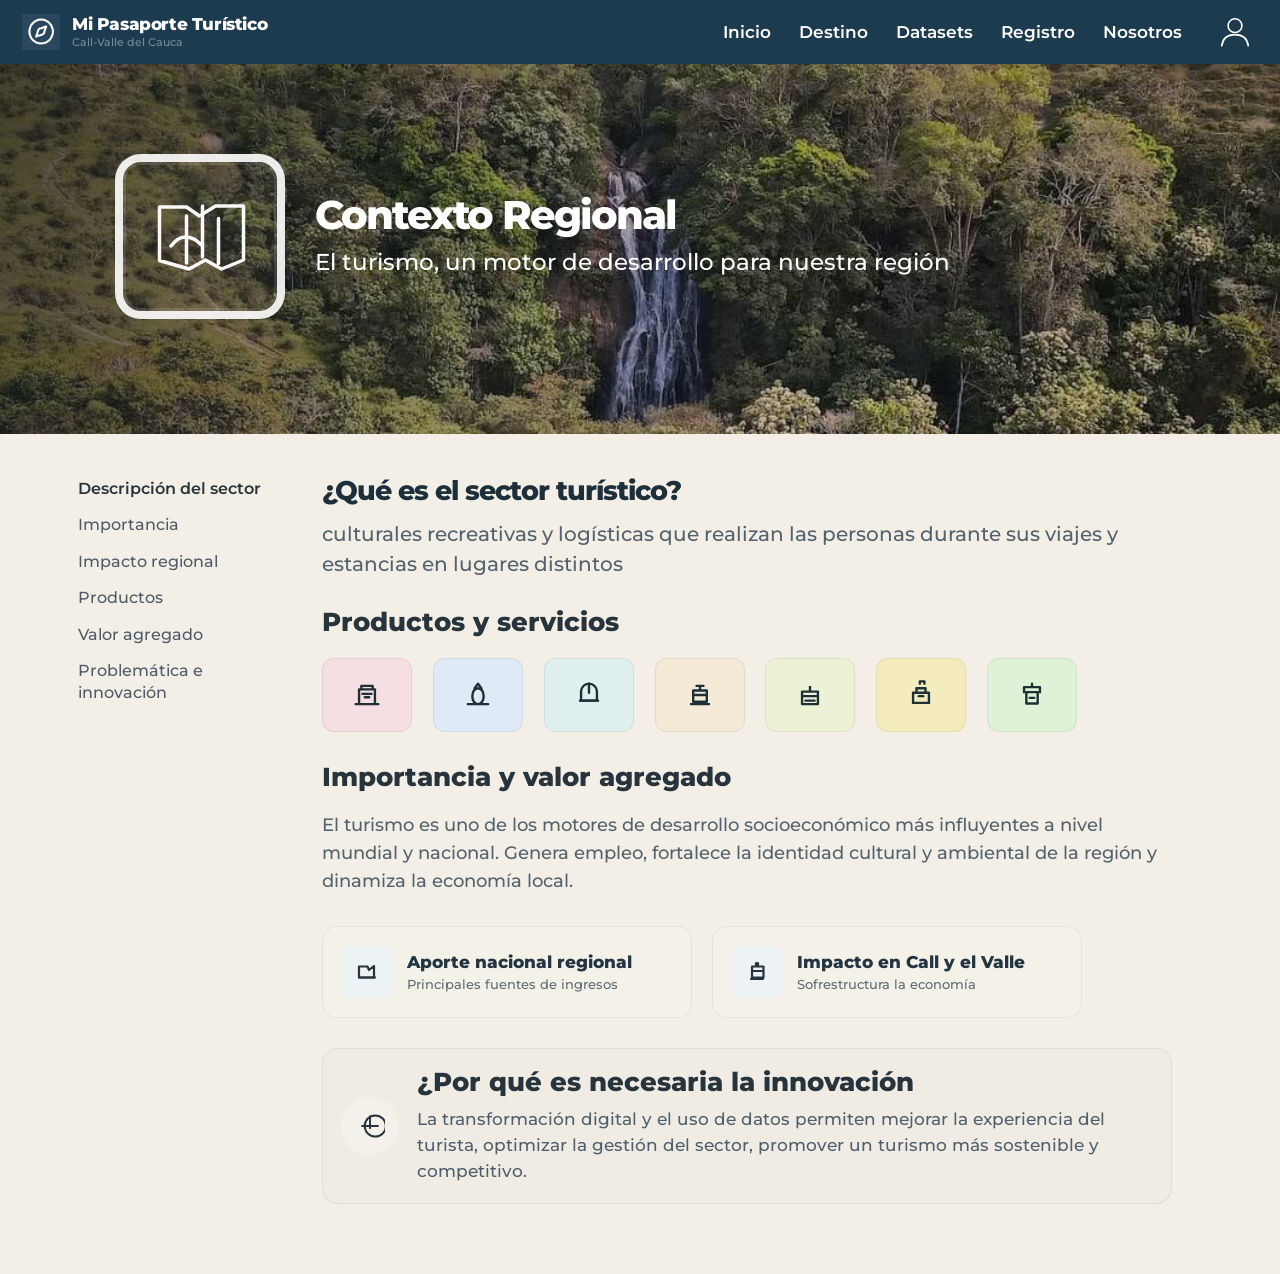
==== index.html @ b5c01d4d "Contexto regional" ====
<!doctype html>
<html lang="es">
  <head>
    <meta charset="UTF-8" />
    <meta name="viewport" content="width=device-width, initial-scale=1.0" />
    <meta name="description" content="Descubre el turismo del Valle del Cauca." />
    <title>Mi Pasaporte Turístico | Valle del Cauca</title>
    <link rel="preconnect" href="https://fonts.googleapis.com" />
    <link rel="preconnect" href="https://fonts.gstatic.com" crossorigin />
    <link href="https://fonts.googleapis.com/css2?family=Montserrat:wght@500;600;700;800&display=swap" rel="stylesheet" />
    <link rel="stylesheet" href="styles.css" />
  </head>
  <body>
    <header class="site-header">
      <a class="brand" href="#inicio" aria-label="Mi Pasaporte Turístico, inicio">
        <img class="brand-mark" src="img/logo.png" alt="" />
        <span class="brand-copy"><strong>Mi Pasaporte Turístico</strong><small>Call-Valle del Cauca</small></span>
      </a>
      <nav class="main-nav" aria-label="Navegación principal">
        <a href="#inicio">Inicio</a>
        <a href="#destino">Destino</a>
        <a href="#datasets">Datasets</a>
        <a href="#registro">Registro</a>
        <a href="#nosotros">Nosotros</a>
      </nav>
      <button class="profile-button" aria-label="Abrir perfil">
        <svg viewBox="0 0 32 32" aria-hidden="true"><circle cx="16" cy="10" r="6.5" /><path d="M3.5 29c1-7 5.2-10.5 12.5-10.5S27.5 22 28.5 29" /></svg>
      </button>
      <button class="menu-button" aria-label="Abrir menú" aria-expanded="false"><span></span><span></span><span></span></button>
    </header>

    <main>
      <section class="context-hero" id="inicio" aria-label="Contexto regional del turismo en el Valle del Cauca">
        <div class="hero-image" role="img" aria-label="Naturaleza del Valle del Cauca"></div>
        <div class="hero-overlay"></div>
        <div class="hero-content">
          <div class="map-badge" aria-hidden="true">
            <svg viewBox="0 0 220 160" xmlns="http://www.w3.org/2000/svg">
              <path d="M29 20h54l26 18 32-20h56v108l-44 18-32-18-33 18-59-17V20Z" fill="none" stroke="currentColor" stroke-width="7" stroke-linejoin="round"/>
              <path d="M83 38v94M115 18v102M147 43v90M52 98c10-12 17-18 29-18s20 4 34 18" fill="none" stroke="currentColor" stroke-width="7" stroke-linecap="round"/>
            </svg>
          </div>
          <div class="hero-text">
            <h1>Contexto Regional</h1>
            <p>El turismo, un motor de desarrollo para nuestra región</p>
          </div>
        </div>
      </section>

      <section class="context-section" aria-label="Contexto regional">
        <aside class="context-sidebar" aria-label="Navegación del contexto regional">
          <nav class="context-menu">
            <a href="#" class="context-item active">Descripción del sector</a>
            <a href="#" class="context-item">Importancia</a>
            <a href="#" class="context-item">Impacto regional</a>
            <a href="#" class="context-item">Productos</a>
            <a href="#" class="context-item">Valor agregado</a>
            <a href="#" class="context-item">Problemática e innovación</a>
          </nav>
        </aside>

        <div class="context-main">
          <div class="lead-copy">
            <h2>¿Qué es el sector turístico?</h2>
            <p>culturales recreativas y logísticas que realizan las personas durante sus viajes y estancias en lugares distintos</p>
          </div>

          <div class="products-block">
            <h3>Productos y servicios</h3>
            <div class="product-grid" aria-label="Productos turísticos">
              <div class="product-card card-rose"><svg viewBox="0 0 30 30" aria-hidden="true"><path d="M8 23V10h14v13M5 23h20M10 10V7h10v3M11 14h8M13 17h4" fill="none" stroke="currentColor" stroke-width="2.1" stroke-linecap="round" stroke-linejoin="round"/></svg></div>
              <div class="product-card card-sky"><svg viewBox="0 0 30 30" aria-hidden="true"><path d="M10 16c0-4.4 2.4-7 5-7s5 2.6 5 7-2.4 7-5 7-5-2.6-5-7Z" fill="none" stroke="currentColor" stroke-width="2.1"/><path d="M6 23h18M12 9l3-4 3 4" fill="none" stroke="currentColor" stroke-width="2.1" stroke-linecap="round" stroke-linejoin="round"/></svg></div>
              <div class="product-card card-mint"><svg viewBox="0 0 30 30" aria-hidden="true"><path d="M8 12a7 7 0 0 1 14 0v8H8v-8Z" fill="none" stroke="currentColor" stroke-width="2.1" stroke-linejoin="round"/><path d="M7 20h16M15 5v8" fill="none" stroke="currentColor" stroke-width="2.1" stroke-linecap="round"/></svg></div>
              <div class="product-card card-ivory"><svg viewBox="0 0 30 30" aria-hidden="true"><path d="M9 11h12v10H9zM9 15h12M15 11V7M12 7h6" fill="none" stroke="currentColor" stroke-width="2.1" stroke-linecap="round" stroke-linejoin="round"/><path d="M7 23h16" fill="none" stroke="currentColor" stroke-width="2.1" stroke-linecap="round"/></svg></div>
              <div class="product-card card-lime"><svg viewBox="0 0 30 30" aria-hidden="true"><path d="M8 12h14v11H8zM9 16h12M15 12V7" fill="none" stroke="currentColor" stroke-width="2.1" stroke-linejoin="round"/><path d="M11 20h8" fill="none" stroke="currentColor" stroke-width="2.1" stroke-linecap="round"/></svg></div>
              <div class="product-card card-amber"><svg viewBox="0 0 30 30" aria-hidden="true"><path d="M11 9h8v4h-8zm-3 4h14v9H8zm6-8v-2m0 0h4v2" fill="none" stroke="currentColor" stroke-width="2.1" stroke-linecap="round" stroke-linejoin="round"/><path d="M13 16h4" fill="none" stroke="currentColor" stroke-width="2.1" stroke-linecap="round"/></svg></div>
              <div class="product-card card-green"><svg viewBox="0 0 30 30" aria-hidden="true"><path d="M8 12.5V8h14v4.5M10 12.5h10v10H10zm5-4.5V5" fill="none" stroke="currentColor" stroke-width="2.1" stroke-linejoin="round" stroke-linecap="round"/><path d="M13 17.5h4" fill="none" stroke="currentColor" stroke-width="2.1" stroke-linecap="round"/></svg></div>
            </div>
          </div>

          <div class="value-block">
            <h3>Importancia y valor agregado</h3>
            <p>El turismo es uno de los motores de desarrollo socioeconómico más influyentes a nivel mundial y nacional. Genera empleo, fortalece la identidad cultural y ambiental de la región y dinamiza la economía local.</p>
          </div>

          <div class="impact-row">
            <div class="impact-card">
              <div class="impact-icon" aria-hidden="true">
                <svg viewBox="0 0 28 28"><path d="M6 19.5V8.5h8.5L16 12l5-4v11.5H6Z" fill="none" stroke="currentColor" stroke-width="2.2" stroke-linejoin="round"/><path d="M6 19.5h16" fill="none" stroke="currentColor" stroke-width="2.2" stroke-linecap="round"/></svg>
              </div>
              <div class="impact-copy">
                <strong>Aporte nacional regional</strong>
                <span>Principales fuentes de ingresos</span>
              </div>
            </div>
            <div class="impact-card">
              <div class="impact-icon" aria-hidden="true">
                <svg viewBox="0 0 28 28"><path d="M9 8.5h11.5v11H9zM9 13h11.5M13 8.5V5m2 0v3.5M8 21h12" fill="none" stroke="currentColor" stroke-width="2.2" stroke-linecap="round" stroke-linejoin="round"/></svg>
              </div>
              <div class="impact-copy">
                <strong>Impacto en Call y el Valle</strong>
                <span>Sofrestructura la economía</span>
              </div>
            </div>
          </div>

          <div class="innovation-box">
            <div class="innovation-icon" aria-hidden="true">
              <svg viewBox="0 0 34 34"><path d="M17 6v6m0 0v7.5M8 17h9m9 0h-9m-6 0c0-6.6 5.4-12 12-12s12 5.4 12 12-5.4 12-12 12-12-5.4-12-12Z" fill="none" stroke="currentColor" stroke-width="2.2" stroke-linecap="round" stroke-linejoin="round"/></svg>
            </div>
            <div class="innovation-copy">
              <h3>¿Por qué es necesaria la innovación</h3>
              <p>La transformación digital y el uso de datos permiten mejorar la experiencia del turista, optimizar la gestión del sector, promover un turismo más sostenible y competitivo.</p>
            </div>
          </div>
        </div>
      </section>
    </main>
    <script src="script.js"></script>
  </body>
</html>
---- styles.css ----
:root {
  --blue: #1d3b4f;
  --blue-deep: #1a2f40;
  --beige: #f3efe6;
  --beige-strong: #e9e4d9;
  --white: #ffffff;
  --green: #58b87a;
  --dark: #27343b;
  --muted: #697783;
  --soft-border: rgba(24, 42, 54, 0.12);
  --card-rose: #f5dfe2;
  --card-sky: #dfeaf6;
  --card-mint: #dff0ee;
  --card-ivory: #f4ead7;
  --card-lime: #edf2d6;
  --card-amber: #f4ecbc;
  --card-green: #dff2d5;
}

* { box-sizing: border-box; }
html { scroll-behavior: smooth; }
body {
  margin: 0;
  color: var(--dark);
  background: var(--beige);
  font-family: "Montserrat", sans-serif;
}
a { color: inherit; text-decoration: none; }
button { font: inherit; }
svg { display: block; }

.site-header {
  align-items: center;
  background: var(--blue);
  color: var(--white);
  display: flex;
  height: 64px;
  justify-content: space-between;
  padding: 0 28px 0 22px;
  position: sticky;
  top: 0;
  z-index: 50;
}
.brand { align-items: center; display: flex; gap: 12px; min-width: 280px; }
.brand-mark { display: block; height: 38px; object-fit: contain; width: 38px; }
.brand-copy { display: flex; flex-direction: column; gap: 2px; }
.brand-copy strong { font-size: 17px; font-weight: 800; letter-spacing: -.4px; line-height: 1; }
.brand-copy small { color: rgba(255, 255, 255, 0.4); font-size: 11px; font-weight: 500; }
.main-nav { align-items: center; display: flex; gap: 28px; margin-left: auto; margin-right: 36px; }
.main-nav a { font-size: 17px; font-weight: 600; transition: opacity 0.2s ease; }
.main-nav a:hover { opacity: 0.7; }
.profile-button, .menu-button { background: transparent; border: 0; color: var(--white); cursor: pointer; padding: 0; }
.profile-button svg { fill: none; height: 34px; stroke: var(--white); stroke-linecap: round; stroke-width: 1.5; width: 34px; }
.menu-button { display: none; }

.context-hero {
  height: 370px;
  position: relative;
  overflow: hidden;
}
.hero-image {
  background-image: url("img/naturaleza-dovio-valle-del-cauca-colombia.jpg");
  background-position: center center;
  background-size: cover;
  inset: 0;
  position: absolute;
  transform: scale(1.02);
}
.hero-overlay {
  background: linear-gradient(90deg, rgba(14, 23, 28, 0.62), rgba(14, 23, 28, 0.18) 48%, rgba(14, 23, 28, 0.12));
  inset: 0;
  position: absolute;
}
.hero-content {
  align-items: center;
  color: var(--white);
  display: flex;
  gap: 30px;
  left: clamp(62px, 9vw, 150px);
  max-width: 1100px;
  position: absolute;
  top: 90px;
  z-index: 2;
}
.map-badge {
  align-items: center;
  border: 8px solid rgba(255, 255, 255, 0.9);
  border-radius: 26px;
  color: rgba(255, 255, 255, 0.96);
  display: flex;
  height: 165px;
  justify-content: center;
  width: 170px;
  background: rgba(255, 255, 255, 0.02);
  box-shadow: inset 0 0 0 3px rgba(255,255,255,0.12);
}
.map-badge svg {
  width: 110px;
  height: 92px;
}
.hero-text h1 {
  font-size: clamp(2.5rem, 3vw, 4rem);
  letter-spacing: -2.1px;
  line-height: 1.02;
  margin: 0;
  font-weight: 800;
}
.hero-text p {
  font-size: clamp(1.1rem, 1.8vw, 2rem);
  font-weight: 500;
  line-height: 1.35;
  margin: 12px 0 0;
  max-width: 760px;
}

.context-section {
  background: var(--beige);
  display: grid;
  gap: 28px;
  grid-template-columns: 220px minmax(0, 1fr);
  margin: 0 auto;
  max-width: 1180px;
  padding: 36px 24px 70px;
}
.context-sidebar {
  padding-top: 8px;
}
.context-menu {
  display: flex;
  flex-direction: column;
  gap: 14px;
}
.context-item {
  color: #4f5b68;
  font-size: 16px;
  font-weight: 500;
  line-height: 1.4;
  padding-left: 4px;
  position: relative;
  transition: color 0.2s ease;
}
.context-item.active {
  color: var(--dark);
  font-weight: 600;
}
.context-main {
  padding-top: 4px;
}
.lead-copy h2 {
  color: #1d2f3b;
  font-size: clamp(1.7rem, 2vw, 2.6rem);
  font-weight: 800;
  letter-spacing: -1px;
  margin: 0;
}
.lead-copy p {
  color: #53626d;
  font-size: 20px;
  font-weight: 500;
  line-height: 1.5;
  margin: 12px 0 0;
  max-width: 820px;
}
.products-block { margin-top: 28px; }
.products-block h3,
.value-block h3,
.innovation-copy h3 {
  color: var(--dark);
  font-size: clamp(1.6rem, 2vw, 2.4rem);
  font-weight: 800;
  line-height: 1.2;
  margin: 0 0 20px;
}
.product-grid {
  display: grid;
  gap: 16px;
  grid-template-columns: repeat(7, minmax(0, 1fr));
  max-width: 760px;
}
.product-card {
  align-items: center;
  border-radius: 12px;
  display: flex;
  height: 74px;
  justify-content: center;
  max-width: 90px;
  width: 100%;
  border: 1px solid rgba(25, 40, 50, 0.08);
}
.product-card svg {
  color: #1d3036;
  height: 34px;
  width: 34px;
}
.card-rose { background: var(--card-rose); }
.card-sky { background: var(--card-sky); }
.card-mint { background: var(--card-mint); }
.card-ivory { background: var(--card-ivory); }
.card-lime { background: var(--card-lime); }
.card-amber { background: var(--card-amber); }
.card-green { background: var(--card-green); }

.value-block {
  margin-top: 30px;
}
.value-block p {
  color: #53626d;
  font-size: 18px;
  font-weight: 500;
  line-height: 1.55;
  margin: 0;
  max-width: 860px;
}
.impact-row {
  display: flex;
  gap: 20px;
  margin-top: 30px;
  max-width: 760px;
}
.impact-card {
  align-items: center;
  background: rgba(255, 255, 255, 0.14);
  border: 1px solid rgba(32, 50, 62, 0.08);
  border-radius: 15px;
  display: flex;
  flex: 1;
  gap: 14px;
  min-height: 92px;
  padding: 12px 18px;
}
.impact-icon {
  align-items: center;
  background: #edf3f4;
  border-radius: 12px;
  color: var(--dark);
  display: flex;
  flex-shrink: 0;
  height: 52px;
  justify-content: center;
  width: 52px;
}
.impact-icon svg {
  width: 28px;
  height: 28px;
}
.impact-copy {
  display: flex;
  flex-direction: column;
  gap: 3px;
}
.impact-copy strong {
  color: #223540;
  font-size: 17px;
  font-weight: 800;
  line-height: 1.25;
}
.impact-copy span {
  color: #5d6b74;
  font-size: 13px;
  font-weight: 500;
}

.innovation-box {
  align-items: center;
  background: rgba(240, 236, 228, 0.88);
  border: 1px solid rgba(31, 43, 56, 0.08);
  border-radius: 16px;
  display: flex;
  gap: 18px;
  margin-top: 30px;
  max-width: 850px;
  padding: 18px 20px 18px 18px;
}
.innovation-icon {
  align-items: center;
  background: rgba(255, 255, 255, 0.26);
  border-radius: 50%;
  color: var(--dark);
  display: flex;
  flex-shrink: 0;
  height: 58px;
  justify-content: center;
  width: 58px;
}
.innovation-icon svg {
  width: 30px;
  height: 30px;
}
.innovation-copy {
  flex: 1;
}
.innovation-copy h3 { margin-bottom: 8px; }
.innovation-copy p {
  color: #4f5f6d;
  font-size: 17px;
  font-weight: 500;
  line-height: 1.55;
  margin: 0;
}

@media (max-width: 980px) {
  .context-section {
    grid-template-columns: 1fr;
    padding-top: 28px;
  }
  .context-sidebar {
    order: 2;
  }
  .context-menu {
    flex-direction: row;
    flex-wrap: wrap;
    gap: 12px 18px;
  }
  .context-item {
    font-size: 15px;
  }
  .product-grid {
    max-width: 100%;
    grid-template-columns: repeat(4, minmax(72px, 1fr));
  }
  .impact-row {
    flex-direction: column;
  }
}

@media (max-width: 700px) {
  .site-header { padding: 0 18px; }
  .brand { min-width: 0; }
  .main-nav {
    background: var(--blue);
    border-top: 1px solid rgba(255, 255, 255, 0.15);
    display: flex;
    flex-direction: column;
    gap: 0;
    left: 0;
    margin: 0;
    opacity: 0;
    padding: 8px 18px 12px;
    pointer-events: none;
    position: absolute;
    right: 0;
    top: 64px;
    transform: translateY(-8px);
    transition: opacity 0.2s ease, transform 0.2s ease;
    visibility: hidden;
  }
  .main-nav.is-open {
    opacity: 1;
    pointer-events: auto;
    transform: translateY(0);
    visibility: visible;
  }
  .main-nav a { font-size: 15px; padding: 12px 0; }
  .profile-button { margin-left: auto; margin-right: 18px; }
  .menu-button { display: flex; flex-direction: column; gap: 4px; }
  .menu-button span { background: var(--white); display: block; height: 2px; width: 22px; }

  .context-hero { height: 300px; }
  .hero-content {
    gap: 18px;
    left: 22px;
    top: 64px;
  }
  .map-badge {
    border-width: 6px;
    height: 126px;
    width: 128px;
  }
  .map-badge svg {
    width: 82px;
    height: 72px;
  }
  .hero-text h1 { font-size: clamp(2.1rem, 8vw, 3.1rem); }
  .hero-text p { font-size: 1.1rem; }

  .context-section {
    padding-left: 16px;
    padding-right: 16px;
  }
  .product-grid {
    grid-template-columns: repeat(3, minmax(72px, 1fr));
  }
  .impact-card {
    align-items: flex-start;
    min-height: auto;
  }
  .innovation-box {
    align-items: flex-start;
    flex-direction: column;
  }
}

@media (max-width: 390px) {
  .brand-copy strong { font-size: 14px; }
  .brand-copy small { font-size: 9px; }
  .brand-mark { height: 34px; width: 34px; }
  .hero-content { left: 18px; right: 16px; }
  .map-badge {
    display: none;
  }
  .lead-copy p,
  .value-block p,
  .innovation-copy p {
    font-size: 15px;
  }
  .context-item { font-size: 14px; }
}
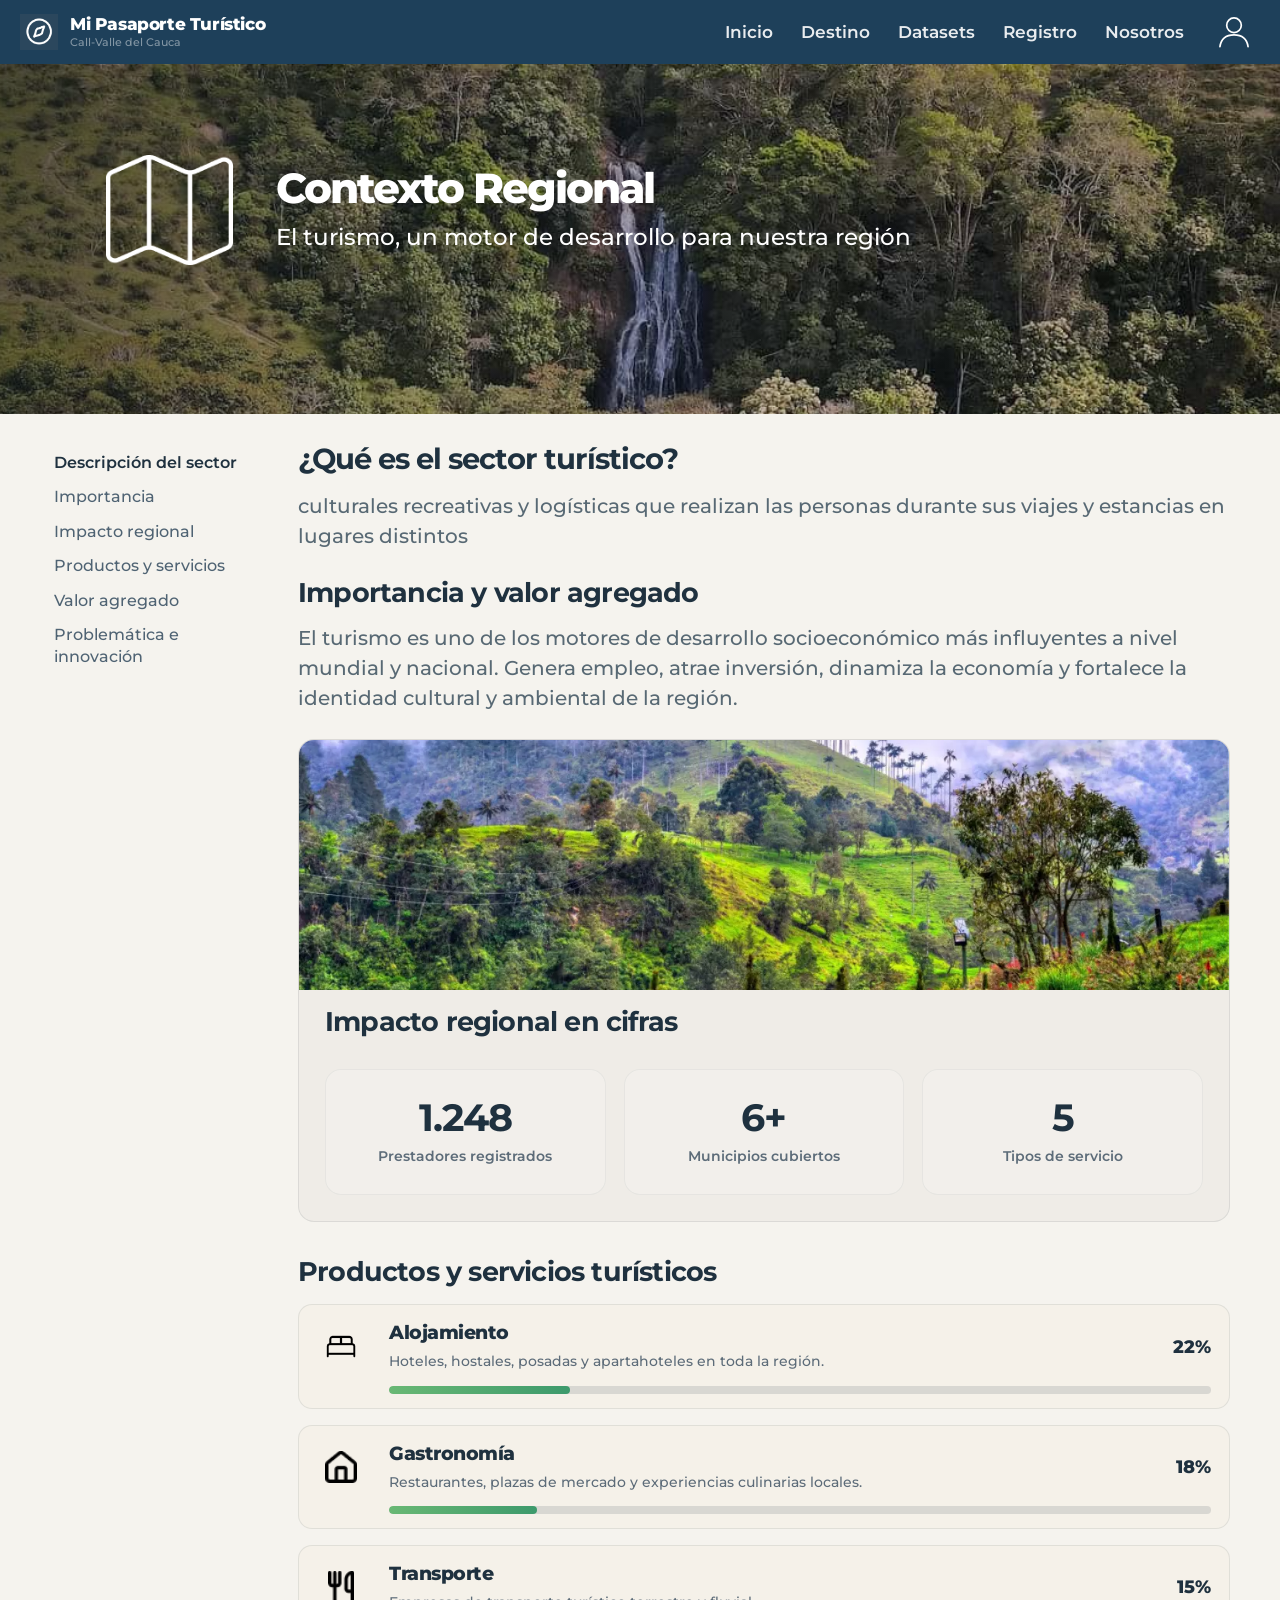
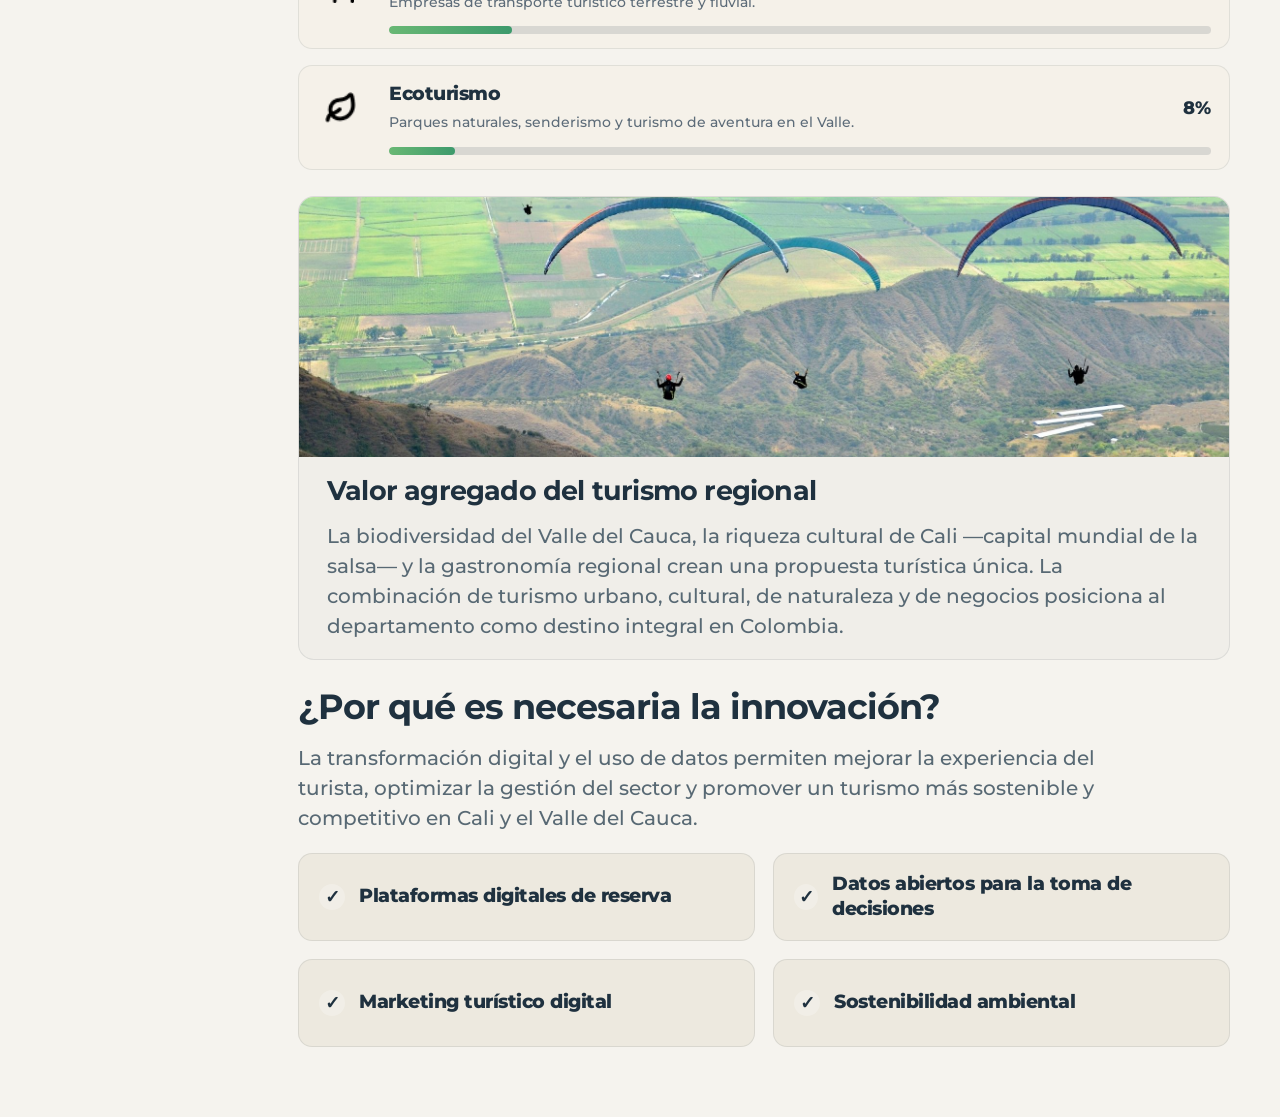
==== commit 8bd79d1c: "Contexto regional" ====
--- a/index.html
+++ b/index.html
@@ -3,19 +3,20 @@
   <head>
     <meta charset="UTF-8" />
     <meta name="viewport" content="width=device-width, initial-scale=1.0" />
-    <meta name="description" content="Descubre el turismo del Valle del Cauca." />
+    <meta name="description" content="Mi pasaporte turístico del Valle del Cauca." />
     <title>Mi Pasaporte Turístico | Valle del Cauca</title>
     <link rel="preconnect" href="https://fonts.googleapis.com" />
     <link rel="preconnect" href="https://fonts.gstatic.com" crossorigin />
-    <link href="https://fonts.googleapis.com/css2?family=Montserrat:wght@500;600;700;800&display=swap" rel="stylesheet" />
+    <link href="https://fonts.googleapis.com/css2?family=Montserrat:wght@400;500;600;700;800&display=swap" rel="stylesheet" />
     <link rel="stylesheet" href="styles.css" />
   </head>
   <body>
     <header class="site-header">
       <a class="brand" href="#inicio" aria-label="Mi Pasaporte Turístico, inicio">
-        <img class="brand-mark" src="img/logo.png" alt="" />
+        <img class="brand-mark" src="img/logo.png" alt="Mi Pasaporte Turístico" />
         <span class="brand-copy"><strong>Mi Pasaporte Turístico</strong><small>Call-Valle del Cauca</small></span>
       </a>
+
       <nav class="main-nav" aria-label="Navegación principal">
         <a href="#inicio">Inicio</a>
         <a href="#destino">Destino</a>
@@ -23,99 +24,154 @@
         <a href="#registro">Registro</a>
         <a href="#nosotros">Nosotros</a>
       </nav>
+
       <button class="profile-button" aria-label="Abrir perfil">
         <svg viewBox="0 0 32 32" aria-hidden="true"><circle cx="16" cy="10" r="6.5" /><path d="M3.5 29c1-7 5.2-10.5 12.5-10.5S27.5 22 28.5 29" /></svg>
       </button>
-      <button class="menu-button" aria-label="Abrir menú" aria-expanded="false"><span></span><span></span><span></span></button>
+
+      <button class="menu-button" aria-label="Abrir menú" aria-expanded="false">
+        <span></span>
+        <span></span>
+        <span></span>
+      </button>
     </header>
 
-    <main>
-      <section class="context-hero" id="inicio" aria-label="Contexto regional del turismo en el Valle del Cauca">
-        <div class="hero-image" role="img" aria-label="Naturaleza del Valle del Cauca"></div>
+    <main class="regional-page">
+      <section class="hero" id="inicio" aria-label="Contexto regional del turismo en el Valle del Cauca">
+        <div class="hero-image" role="img" aria-label="Paisaje natural del Valle del Cauca"></div>
         <div class="hero-overlay"></div>
+
         <div class="hero-content">
           <div class="map-badge" aria-hidden="true">
-            <svg viewBox="0 0 220 160" xmlns="http://www.w3.org/2000/svg">
-              <path d="M29 20h54l26 18 32-20h56v108l-44 18-32-18-33 18-59-17V20Z" fill="none" stroke="currentColor" stroke-width="7" stroke-linejoin="round"/>
-              <path d="M83 38v94M115 18v102M147 43v90M52 98c10-12 17-18 29-18s20 4 34 18" fill="none" stroke="currentColor" stroke-width="7" stroke-linecap="round"/>
-            </svg>
+            <img src="img/Vector.png" alt="" />
           </div>
-          <div class="hero-text">
+
+          <div class="hero-copy">
             <h1>Contexto Regional</h1>
             <p>El turismo, un motor de desarrollo para nuestra región</p>
           </div>
         </div>
       </section>
 
-      <section class="context-section" aria-label="Contexto regional">
-        <aside class="context-sidebar" aria-label="Navegación del contexto regional">
-          <nav class="context-menu">
-            <a href="#" class="context-item active">Descripción del sector</a>
-            <a href="#" class="context-item">Importancia</a>
-            <a href="#" class="context-item">Impacto regional</a>
-            <a href="#" class="context-item">Productos</a>
-            <a href="#" class="context-item">Valor agregado</a>
-            <a href="#" class="context-item">Problemática e innovación</a>
+      <section class="dashboard-layout" aria-label="Contenido de contexto regional">
+        <aside class="side-panel" aria-label="Navegación del contexto regional">
+          <nav class="side-nav">
+            <a class="nav-item active" href="#descripcion">Descripción del sector</a>
+            <a class="nav-item" href="#importancia">Importancia</a>
+            <a class="nav-item" href="#impacto">Impacto regional</a>
+            <a class="nav-item" href="#productos">Productos y servicios</a>
+            <a class="nav-item" href="#valor">Valor agregado</a>
+            <a class="nav-item" href="#innovacion">Problemática e innovación</a>
           </nav>
         </aside>
 
-        <div class="context-main">
-          <div class="lead-copy">
+        <div class="content-panel">
+          <section class="content-block intro" id="descripcion">
             <h2>¿Qué es el sector turístico?</h2>
             <p>culturales recreativas y logísticas que realizan las personas durante sus viajes y estancias en lugares distintos</p>
-          </div>
+          </section>
 
-          <div class="products-block">
-            <h3>Productos y servicios</h3>
-            <div class="product-grid" aria-label="Productos turísticos">
-              <div class="product-card card-rose"><svg viewBox="0 0 30 30" aria-hidden="true"><path d="M8 23V10h14v13M5 23h20M10 10V7h10v3M11 14h8M13 17h4" fill="none" stroke="currentColor" stroke-width="2.1" stroke-linecap="round" stroke-linejoin="round"/></svg></div>
-              <div class="product-card card-sky"><svg viewBox="0 0 30 30" aria-hidden="true"><path d="M10 16c0-4.4 2.4-7 5-7s5 2.6 5 7-2.4 7-5 7-5-2.6-5-7Z" fill="none" stroke="currentColor" stroke-width="2.1"/><path d="M6 23h18M12 9l3-4 3 4" fill="none" stroke="currentColor" stroke-width="2.1" stroke-linecap="round" stroke-linejoin="round"/></svg></div>
-              <div class="product-card card-mint"><svg viewBox="0 0 30 30" aria-hidden="true"><path d="M8 12a7 7 0 0 1 14 0v8H8v-8Z" fill="none" stroke="currentColor" stroke-width="2.1" stroke-linejoin="round"/><path d="M7 20h16M15 5v8" fill="none" stroke="currentColor" stroke-width="2.1" stroke-linecap="round"/></svg></div>
-              <div class="product-card card-ivory"><svg viewBox="0 0 30 30" aria-hidden="true"><path d="M9 11h12v10H9zM9 15h12M15 11V7M12 7h6" fill="none" stroke="currentColor" stroke-width="2.1" stroke-linecap="round" stroke-linejoin="round"/><path d="M7 23h16" fill="none" stroke="currentColor" stroke-width="2.1" stroke-linecap="round"/></svg></div>
-              <div class="product-card card-lime"><svg viewBox="0 0 30 30" aria-hidden="true"><path d="M8 12h14v11H8zM9 16h12M15 12V7" fill="none" stroke="currentColor" stroke-width="2.1" stroke-linejoin="round"/><path d="M11 20h8" fill="none" stroke="currentColor" stroke-width="2.1" stroke-linecap="round"/></svg></div>
-              <div class="product-card card-amber"><svg viewBox="0 0 30 30" aria-hidden="true"><path d="M11 9h8v4h-8zm-3 4h14v9H8zm6-8v-2m0 0h4v2" fill="none" stroke="currentColor" stroke-width="2.1" stroke-linecap="round" stroke-linejoin="round"/><path d="M13 16h4" fill="none" stroke="currentColor" stroke-width="2.1" stroke-linecap="round"/></svg></div>
-              <div class="product-card card-green"><svg viewBox="0 0 30 30" aria-hidden="true"><path d="M8 12.5V8h14v4.5M10 12.5h10v10H10zm5-4.5V5" fill="none" stroke="currentColor" stroke-width="2.1" stroke-linejoin="round" stroke-linecap="round"/><path d="M13 17.5h4" fill="none" stroke="currentColor" stroke-width="2.1" stroke-linecap="round"/></svg></div>
-            </div>
-          </div>
+          <section class="content-block" id="importancia">
+            <h3>Importancia y valor agregado</h3>
+            <p>El turismo es uno de los motores de desarrollo socioeconómico más influyentes a nivel mundial y nacional. Genera empleo, atrae inversión, dinamiza la economía y fortalece la identidad cultural y ambiental de la región.</p>
+          </section>
 
-          <div class="value-block">
-            <h3>Importancia y valor agregado</h3>
-            <p>El turismo es uno de los motores de desarrollo socioeconómico más influyentes a nivel mundial y nacional. Genera empleo, fortalece la identidad cultural y ambiental de la región y dinamiza la economía local.</p>
-          </div>
-
-          <div class="impact-row">
-            <div class="impact-card">
-              <div class="impact-icon" aria-hidden="true">
-                <svg viewBox="0 0 28 28"><path d="M6 19.5V8.5h8.5L16 12l5-4v11.5H6Z" fill="none" stroke="currentColor" stroke-width="2.2" stroke-linejoin="round"/><path d="M6 19.5h16" fill="none" stroke="currentColor" stroke-width="2.2" stroke-linecap="round"/></svg>
+          <section class="content-block info-card" id="impacto">
+            <div class="card-image" aria-hidden="true"></div>
+            <h3>Impacto regional en cifras</h3>
+            <div class="stats-row">
+              <div class="stat-item">
+                <strong>1.248</strong>
+                <span>Prestadores registrados</span>
               </div>
-              <div class="impact-copy">
-                <strong>Aporte nacional regional</strong>
-                <span>Principales fuentes de ingresos</span>
+              <div class="stat-item">
+                <strong>6+</strong>
+                <span>Municipios cubiertos</span>
+              </div>
+              <div class="stat-item">
+                <strong>5</strong>
+                <span>Tipos de servicio</span>
               </div>
             </div>
-            <div class="impact-card">
-              <div class="impact-icon" aria-hidden="true">
-                <svg viewBox="0 0 28 28"><path d="M9 8.5h11.5v11H9zM9 13h11.5M13 8.5V5m2 0v3.5M8 21h12" fill="none" stroke="currentColor" stroke-width="2.2" stroke-linecap="round" stroke-linejoin="round"/></svg>
+          </section>
+
+          <section class="content-block products" id="productos">
+            <h3>Productos y servicios turísticos</h3>
+
+            <div class="service-row">
+              <div class="service-icon"><img src="img/bed-double.png" alt="Alojamiento" /></div>
+              <div class="service-copy">
+                <div class="service-title">Alojamiento</div>
+                <div class="service-text">Hoteles, hostales, posadas y apartahoteles en toda la región.</div>
               </div>
-              <div class="impact-copy">
-                <strong>Impacto en Call y el Valle</strong>
-                <span>Sofrestructura la economía</span>
+              <div class="service-value">22%</div>
+              <div class="service-meter"><span style="width: 22%"></span></div>
+            </div>
+
+            <div class="service-row">
+              <div class="service-icon"><img src="img/Group%20(3).png" alt="Gastronomía" /></div>
+              <div class="service-copy">
+                <div class="service-title">Gastronomía</div>
+                <div class="service-text">Restaurantes, plazas de mercado y experiencias culinarias locales.</div>
+              </div>
+              <div class="service-value">18%</div>
+              <div class="service-meter"><span style="width: 18%"></span></div>
+            </div>
+
+            <div class="service-row">
+              <div class="service-icon"><img src="img/Vector%20(2).png" alt="Transporte" /></div>
+              <div class="service-copy">
+                <div class="service-title">Transporte</div>
+                <div class="service-text">Empresas de transporte turístico terrestre y fluvial.</div>
+              </div>
+              <div class="service-value">15%</div>
+              <div class="service-meter"><span style="width: 15%"></span></div>
+            </div>
+
+            <div class="service-row">
+              <div class="service-icon"><img src="img/leaf.png" alt="Ecoturismo" /></div>
+              <div class="service-copy">
+                <div class="service-title">Ecoturismo</div>
+                <div class="service-text">Parques naturales, senderismo y turismo de aventura en el Valle.</div>
+              </div>
+              <div class="service-value">8%</div>
+              <div class="service-meter"><span style="width: 8%"></span></div>
+            </div>
+          </section>
+
+          <section class="content-block value-card" id="valor">
+            <div class="value-image" aria-hidden="true"></div>
+            <h3>Valor agregado del turismo regional</h3>
+            <p>La biodiversidad del Valle del Cauca, la riqueza cultural de Cali —capital mundial de la salsa— y la gastronomía regional crean una propuesta turística única. La combinación de turismo urbano, cultural, de naturaleza y de negocios posiciona al departamento como destino integral en Colombia.</p>
+          </section>
+
+          <section class="content-block innovation" id="innovacion">
+            <h2>¿Por qué es necesaria la innovación?</h2>
+            <p>La transformación digital y el uso de datos permiten mejorar la experiencia del turista, optimizar la gestión del sector y promover un turismo más sostenible y competitivo en Cali y el Valle del Cauca.</p>
+
+            <div class="innovation-grid">
+              <div class="innovation-item">
+                <span>✓</span>
+                <strong>Plataformas digitales de reserva</strong>
+              </div>
+              <div class="innovation-item">
+                <span>✓</span>
+                <strong>Datos abiertos para la toma de decisiones</strong>
+              </div>
+              <div class="innovation-item">
+                <span>✓</span>
+                <strong>Marketing turístico digital</strong>
+              </div>
+              <div class="innovation-item">
+                <span>✓</span>
+                <strong>Sostenibilidad ambiental</strong>
               </div>
             </div>
-          </div>
-
-          <div class="innovation-box">
-            <div class="innovation-icon" aria-hidden="true">
-              <svg viewBox="0 0 34 34"><path d="M17 6v6m0 0v7.5M8 17h9m9 0h-9m-6 0c0-6.6 5.4-12 12-12s12 5.4 12 12-5.4 12-12 12-12-5.4-12-12Z" fill="none" stroke="currentColor" stroke-width="2.2" stroke-linecap="round" stroke-linejoin="round"/></svg>
-            </div>
-            <div class="innovation-copy">
-              <h3>¿Por qué es necesaria la innovación</h3>
-              <p>La transformación digital y el uso de datos permiten mejorar la experiencia del turista, optimizar la gestión del sector, promover un turismo más sostenible y competitivo.</p>
-            </div>
-          </div>
+          </section>
         </div>
       </section>
     </main>
+
     <script src="script.js"></script>
   </body>
 </html>
--- a/styles.css
+++ b/styles.css
@@ -1,31 +1,28 @@
 :root {
-  --blue: #1d3b4f;
-  --blue-deep: #1a2f40;
-  --beige: #f3efe6;
-  --beige-strong: #e9e4d9;
+  --blue: #1e405a;
+  --blue-dark: #1d364b;
+  --beige: #f5f3ee;
+  --beige-soft: #f3efe6;
+  --beige-card: #ebe4d7;
   --white: #ffffff;
-  --green: #58b87a;
-  --dark: #27343b;
-  --muted: #697783;
-  --soft-border: rgba(24, 42, 54, 0.12);
-  --card-rose: #f5dfe2;
-  --card-sky: #dfeaf6;
-  --card-mint: #dff0ee;
-  --card-ivory: #f4ead7;
-  --card-lime: #edf2d6;
-  --card-amber: #f4ecbc;
-  --card-green: #dff2d5;
+  --green: #69b874;
+  --green-deep: #3d9a6c;
+  --dark: #1f313f;
+  --muted: #5d6c79;
+  --border: rgba(41, 61, 73, 0.1);
+  --shadow: rgba(24, 42, 54, 0.08);
 }
 
 * { box-sizing: border-box; }
 html { scroll-behavior: smooth; }
 body {
   margin: 0;
-  color: var(--dark);
   background: var(--beige);
+  color: var(--dark);
   font-family: "Montserrat", sans-serif;
 }
-a { color: inherit; text-decoration: none; }
+a { text-decoration: none; color: inherit; }
+img { display: block; max-width: 100%; }
 button { font: inherit; }
 svg { display: block; }
 
@@ -36,372 +33,479 @@
   display: flex;
   height: 64px;
   justify-content: space-between;
-  padding: 0 28px 0 22px;
+  padding: 0 28px 0 20px;
   position: sticky;
   top: 0;
-  z-index: 50;
-}
-.brand { align-items: center; display: flex; gap: 12px; min-width: 280px; }
-.brand-mark { display: block; height: 38px; object-fit: contain; width: 38px; }
-.brand-copy { display: flex; flex-direction: column; gap: 2px; }
-.brand-copy strong { font-size: 17px; font-weight: 800; letter-spacing: -.4px; line-height: 1; }
-.brand-copy small { color: rgba(255, 255, 255, 0.4); font-size: 11px; font-weight: 500; }
-.main-nav { align-items: center; display: flex; gap: 28px; margin-left: auto; margin-right: 36px; }
-.main-nav a { font-size: 17px; font-weight: 600; transition: opacity 0.2s ease; }
-.main-nav a:hover { opacity: 0.7; }
-.profile-button, .menu-button { background: transparent; border: 0; color: var(--white); cursor: pointer; padding: 0; }
-.profile-button svg { fill: none; height: 34px; stroke: var(--white); stroke-linecap: round; stroke-width: 1.5; width: 34px; }
+  z-index: 20;
+}
+.brand {
+  align-items: center;
+  display: flex;
+  gap: 12px;
+  min-width: 286px;
+}
+.brand-mark {
+  display: block;
+  height: 38px;
+  object-fit: contain;
+  width: 38px;
+}
+.brand-copy {
+  display: flex;
+  flex-direction: column;
+  gap: 2px;
+}
+.brand-copy strong {
+  font-size: 17px;
+  font-weight: 800;
+  line-height: 1;
+  letter-spacing: -0.4px;
+}
+.brand-copy small {
+  color: rgba(255,255,255,0.45);
+  font-size: 11px;
+  font-weight: 500;
+}
+.main-nav {
+  align-items: center;
+  display: flex;
+  gap: 28px;
+  margin-left: auto;
+  margin-right: 32px;
+}
+.main-nav a {
+  color: rgba(255,255,255,0.9);
+  font-size: 17px;
+  font-weight: 600;
+}
+.main-nav a:hover { opacity: 0.8; }
+.profile-button,
+.menu-button {
+  background: transparent;
+  border: 0;
+  color: var(--white);
+  cursor: pointer;
+  padding: 0;
+}
+.profile-button {
+  width: 36px;
+  height: 36px;
+}
+.profile-button svg {
+  fill: none;
+  height: 36px;
+  stroke: var(--white);
+  stroke-linecap: round;
+  stroke-width: 1.5;
+  width: 36px;
+}
 .menu-button { display: none; }
-
-.context-hero {
-  height: 370px;
+.menu-button span {
+  background: var(--white);
+  border-radius: 8px;
+  display: block;
+  height: 2px;
+  width: 22px;
+}
+
+.hero {
+  height: 350px;
   position: relative;
   overflow: hidden;
 }
 .hero-image {
+  position: absolute;
+  inset: 0;
   background-image: url("img/naturaleza-dovio-valle-del-cauca-colombia.jpg");
-  background-position: center center;
+  background-position: center;
   background-size: cover;
+  transform: scale(1.02);
+}
+.hero-overlay {
+  position: absolute;
   inset: 0;
+  background: linear-gradient(90deg, rgba(10, 22, 28, 0.58), rgba(10, 22, 28, 0.18) 50%, rgba(10, 22, 28, 0.16));
+}
+.hero-content {
   position: absolute;
-  transform: scale(1.02);
-}
-.hero-overlay {
-  background: linear-gradient(90deg, rgba(14, 23, 28, 0.62), rgba(14, 23, 28, 0.18) 48%, rgba(14, 23, 28, 0.12));
-  inset: 0;
-  position: absolute;
-}
-.hero-content {
-  align-items: center;
+  inset: 0 auto auto 0;
+  z-index: 2;
+  display: flex;
+  align-items: center;
+  gap: 26px;
+  left: clamp(42px, 7vw, 120px);
+  top: 76px;
   color: var(--white);
-  display: flex;
-  gap: 30px;
-  left: clamp(62px, 9vw, 150px);
-  max-width: 1100px;
-  position: absolute;
-  top: 90px;
-  z-index: 2;
 }
 .map-badge {
-  align-items: center;
-  border: 8px solid rgba(255, 255, 255, 0.9);
-  border-radius: 26px;
-  color: rgba(255, 255, 255, 0.96);
-  display: flex;
-  height: 165px;
+  width: 160px;
+  height: 140px;
+  display: flex;
+  align-items: center;
   justify-content: center;
-  width: 170px;
-  background: rgba(255, 255, 255, 0.02);
-  box-shadow: inset 0 0 0 3px rgba(255,255,255,0.12);
-}
-.map-badge svg {
-  width: 110px;
-  height: 92px;
-}
-.hero-text h1 {
-  font-size: clamp(2.5rem, 3vw, 4rem);
-  letter-spacing: -2.1px;
-  line-height: 1.02;
+  background: transparent;
+}
+.map-badge img {
+  width: 150px;
+  height: 110px;
+  object-fit: contain;
+  filter: brightness(0) invert(1);
+}
+.hero-copy h1 {
   margin: 0;
+  font-size: clamp(2.6rem, 3vw, 4rem);
+  line-height: 1.04;
+  letter-spacing: -2px;
   font-weight: 800;
 }
-.hero-text p {
-  font-size: clamp(1.1rem, 1.8vw, 2rem);
+.hero-copy p {
+  margin: 12px 0 0;
+  font-size: clamp(1.2rem, 1.8vw, 2.2rem);
+  line-height: 1.35;
   font-weight: 500;
-  line-height: 1.35;
-  margin: 12px 0 0;
-  max-width: 760px;
-}
-
-.context-section {
-  background: var(--beige);
+}
+
+.dashboard-layout {
   display: grid;
+  grid-template-columns: 220px minmax(0, 1fr);
   gap: 28px;
-  grid-template-columns: 220px minmax(0, 1fr);
+  max-width: 1220px;
   margin: 0 auto;
-  max-width: 1180px;
-  padding: 36px 24px 70px;
-}
-.context-sidebar {
-  padding-top: 8px;
-}
-.context-menu {
+  padding: 28px 20px 70px;
+}
+.side-panel {
+  padding-top: 10px;
+}
+.side-nav {
   display: flex;
   flex-direction: column;
-  gap: 14px;
-}
-.context-item {
-  color: #4f5b68;
+  gap: 12px;
+}
+.nav-item {
+  color: #4f6373;
   font-size: 16px;
   font-weight: 500;
   line-height: 1.4;
   padding-left: 4px;
-  position: relative;
   transition: color 0.2s ease;
 }
-.context-item.active {
+.nav-item.active {
   color: var(--dark);
   font-weight: 600;
 }
-.context-main {
-  padding-top: 4px;
-}
-.lead-copy h2 {
-  color: #1d2f3b;
-  font-size: clamp(1.7rem, 2vw, 2.6rem);
-  font-weight: 800;
+
+.content-panel {
+  display: flex;
+  flex-direction: column;
+  gap: 26px;
+}
+.content-block {
+  width: 100%;
+}
+.content-block h2,
+.content-block h3 {
+  margin: 0 0 14px;
+  color: var(--dark);
+}
+.content-block h2 {
+  font-size: clamp(2rem, 2.3vw, 3rem);
+  line-height: 1.2;
   letter-spacing: -1px;
+}
+.content-block h3 {
+  font-size: clamp(1.7rem, 2vw, 2.4rem);
+  line-height: 1.2;
+  letter-spacing: -0.8px;
+}
+.intro h2 {
+  font-size: clamp(1.8rem, 2.1vw, 2.7rem);
+}
+.intro p,
+.content-block p {
   margin: 0;
-}
-.lead-copy p {
-  color: #53626d;
   font-size: 20px;
   font-weight: 500;
   line-height: 1.5;
-  margin: 12px 0 0;
-  max-width: 820px;
-}
-.products-block { margin-top: 28px; }
-.products-block h3,
-.value-block h3,
-.innovation-copy h3 {
-  color: var(--dark);
-  font-size: clamp(1.6rem, 2vw, 2.4rem);
+  color: #586974;
+}
+
+.info-card {
+  background: rgba(230, 226, 221, 0.4);
+  border: 1px solid var(--border);
+  border-radius: 16px;
+  overflow: hidden;
+}
+.card-image {
+  height: 250px;
+  background-image: url("img/68e823a0b5ee5.webp");
+  background-size: cover;
+  background-position: center;
+}
+.info-card h3 {
+  padding: 16px 26px 0;
+}
+.stats-row {
+  display: grid;
+  grid-template-columns: repeat(3, minmax(0, 1fr));
+  gap: 18px;
+  padding: 16px 26px 26px;
+}
+.stat-item {
+  background: rgba(255,255,255,0.2);
+  border-radius: 16px;
+  display: flex;
+  flex-direction: column;
+  align-items: center;
+  justify-content: center;
+  min-height: 126px;
+  text-align: center;
+  padding: 18px 12px;
+  border: 1px solid rgba(33, 48, 52, 0.06);
+}
+.stat-item strong {
+  display: block;
+  font-size: clamp(2rem, 3vw, 2.6rem);
+  line-height: 1;
+  letter-spacing: -1px;
+  color: var(--dark);
+}
+.stat-item span {
+  margin-top: 10px;
+  color: var(--muted);
+  font-size: 14px;
+  font-weight: 600;
+}
+
+.products {
+  padding-top: 8px;
+}
+.service-row {
+  background: rgba(245, 240, 232, 0.8);
+  border: 1px solid var(--border);
+  border-radius: 14px;
+  display: grid;
+  grid-template-columns: 54px minmax(0, 1fr) auto;
+  gap: 14px 18px;
+  align-items: center;
+  padding: 16px 18px 14px;
+  margin-top: 16px;
+}
+.service-icon {
+  align-items: center;
+  display: flex;
+  justify-content: center;
+  width: 48px;
+  height: 48px;
+}
+.service-icon img {
+  width: 32px;
+  height: 32px;
+  object-fit: contain;
+}
+.service-copy {
+  min-width: 0;
+}
+.service-title {
+  font-size: 19px;
   font-weight: 800;
+  color: var(--dark);
+  letter-spacing: -0.5px;
+}
+.service-text {
+  margin-top: 7px;
+  color: var(--muted);
+  font-size: 14px;
+  font-weight: 500;
+  line-height: 1.45;
+}
+.service-value {
+  font-size: 18px;
+  font-weight: 800;
+  color: var(--dark);
+  min-width: 52px;
+  text-align: right;
+}
+.service-meter {
+  grid-column: 2 / -1;
+  height: 8px;
+  border-radius: 999px;
+  background: rgba(100, 110, 118, 0.2);
+  overflow: hidden;
+}
+.service-meter span {
+  display: block;
+  height: 100%;
+  background: linear-gradient(90deg, var(--green), var(--green-deep));
+  border-radius: inherit;
+}
+
+.value-card {
+  background: rgba(233, 231, 226, 0.4);
+  border: 1px solid var(--border);
+  border-radius: 16px;
+  overflow: hidden;
+  padding-bottom: 18px;
+}
+.value-image {
+  height: 260px;
+  background-image: url("img/W4J6AGHVF5CB7OOMYUEHC7H5XI.jpg");
+  background-size: cover;
+  background-position: center;
+}
+.value-card h3 {
+  padding: 18px 28px 0;
+}
+.value-card p {
+  padding: 0 28px;
+  margin-top: 10px;
+}
+
+.innovation {
+  background: transparent;
+}
+.innovation h2 {
+  font-size: clamp(2.2rem, 2.5vw, 3.2rem);
   line-height: 1.2;
-  margin: 0 0 20px;
-}
-.product-grid {
+  margin-bottom: 14px;
+}
+.innovation > p {
+  max-width: 860px;
+}
+.innovation-grid {
   display: grid;
-  gap: 16px;
-  grid-template-columns: repeat(7, minmax(0, 1fr));
-  max-width: 760px;
-}
-.product-card {
-  align-items: center;
-  border-radius: 12px;
-  display: flex;
-  height: 74px;
+  grid-template-columns: repeat(2, minmax(0, 1fr));
+  gap: 18px;
+  margin-top: 20px;
+}
+.innovation-item {
+  background: rgba(235, 230, 219, 0.8);
+  border: 1px solid var(--border);
+  border-radius: 14px;
+  display: flex;
+  align-items: center;
+  gap: 14px;
+  min-height: 88px;
+  padding: 18px 20px;
+  font-size: 18px;
+  font-weight: 700;
+  color: var(--dark);
+}
+.innovation-item span {
+  display: inline-flex;
+  align-items: center;
   justify-content: center;
-  max-width: 90px;
-  width: 100%;
-  border: 1px solid rgba(25, 40, 50, 0.08);
-}
-.product-card svg {
-  color: #1d3036;
-  height: 34px;
-  width: 34px;
-}
-.card-rose { background: var(--card-rose); }
-.card-sky { background: var(--card-sky); }
-.card-mint { background: var(--card-mint); }
-.card-ivory { background: var(--card-ivory); }
-.card-lime { background: var(--card-lime); }
-.card-amber { background: var(--card-amber); }
-.card-green { background: var(--card-green); }
-
-.value-block {
-  margin-top: 30px;
-}
-.value-block p {
-  color: #53626d;
+  width: 26px;
+  height: 26px;
+  border-radius: 50%;
+  background: rgba(255,255,255,0.25);
+  color: var(--dark);
   font-size: 18px;
-  font-weight: 500;
-  line-height: 1.55;
-  margin: 0;
-  max-width: 860px;
-}
-.impact-row {
-  display: flex;
-  gap: 20px;
-  margin-top: 30px;
-  max-width: 760px;
-}
-.impact-card {
-  align-items: center;
-  background: rgba(255, 255, 255, 0.14);
-  border: 1px solid rgba(32, 50, 62, 0.08);
-  border-radius: 15px;
-  display: flex;
-  flex: 1;
-  gap: 14px;
-  min-height: 92px;
-  padding: 12px 18px;
-}
-.impact-icon {
-  align-items: center;
-  background: #edf3f4;
-  border-radius: 12px;
-  color: var(--dark);
-  display: flex;
-  flex-shrink: 0;
-  height: 52px;
-  justify-content: center;
-  width: 52px;
-}
-.impact-icon svg {
-  width: 28px;
-  height: 28px;
-}
-.impact-copy {
-  display: flex;
-  flex-direction: column;
-  gap: 3px;
-}
-.impact-copy strong {
-  color: #223540;
-  font-size: 17px;
+  font-weight: 900;
+}
+.innovation-item strong {
+  font-size: 19px;
+  line-height: 1.3;
   font-weight: 800;
-  line-height: 1.25;
-}
-.impact-copy span {
-  color: #5d6b74;
-  font-size: 13px;
-  font-weight: 500;
-}
-
-.innovation-box {
-  align-items: center;
-  background: rgba(240, 236, 228, 0.88);
-  border: 1px solid rgba(31, 43, 56, 0.08);
-  border-radius: 16px;
-  display: flex;
-  gap: 18px;
-  margin-top: 30px;
-  max-width: 850px;
-  padding: 18px 20px 18px 18px;
-}
-.innovation-icon {
-  align-items: center;
-  background: rgba(255, 255, 255, 0.26);
-  border-radius: 50%;
-  color: var(--dark);
-  display: flex;
-  flex-shrink: 0;
-  height: 58px;
-  justify-content: center;
-  width: 58px;
-}
-.innovation-icon svg {
-  width: 30px;
-  height: 30px;
-}
-.innovation-copy {
-  flex: 1;
-}
-.innovation-copy h3 { margin-bottom: 8px; }
-.innovation-copy p {
-  color: #4f5f6d;
-  font-size: 17px;
-  font-weight: 500;
-  line-height: 1.55;
-  margin: 0;
+  letter-spacing: -0.5px;
+  color: var(--dark);
 }
 
 @media (max-width: 980px) {
-  .context-section {
+  .dashboard-layout {
     grid-template-columns: 1fr;
-    padding-top: 28px;
-  }
-  .context-sidebar {
-    order: 2;
-  }
-  .context-menu {
+    gap: 14px;
+  }
+  .side-panel {
+    padding-top: 0;
+  }
+  .side-nav {
     flex-direction: row;
     flex-wrap: wrap;
-    gap: 12px 18px;
-  }
-  .context-item {
+    gap: 10px 18px;
+  }
+  .nav-item {
     font-size: 15px;
   }
-  .product-grid {
-    max-width: 100%;
-    grid-template-columns: repeat(4, minmax(72px, 1fr));
-  }
-  .impact-row {
+  .stats-row {
+    grid-template-columns: repeat(3, minmax(0, 1fr));
+  }
+  .innovation-grid {
+    grid-template-columns: 1fr;
+  }
+}
+
+@media (max-width: 760px) {
+  .site-header {
+    padding: 0 18px;
+  }
+  .brand {
+    min-width: 0;
+  }
+  .main-nav {
+    display: none;
+  }
+  .menu-button {
+    display: inline-flex;
     flex-direction: column;
-  }
-}
-
-@media (max-width: 700px) {
-  .site-header { padding: 0 18px; }
-  .brand { min-width: 0; }
-  .main-nav {
-    background: var(--blue);
-    border-top: 1px solid rgba(255, 255, 255, 0.15);
-    display: flex;
-    flex-direction: column;
-    gap: 0;
-    left: 0;
-    margin: 0;
-    opacity: 0;
-    padding: 8px 18px 12px;
-    pointer-events: none;
-    position: absolute;
-    right: 0;
-    top: 64px;
-    transform: translateY(-8px);
-    transition: opacity 0.2s ease, transform 0.2s ease;
-    visibility: hidden;
-  }
-  .main-nav.is-open {
-    opacity: 1;
-    pointer-events: auto;
-    transform: translateY(0);
-    visibility: visible;
-  }
-  .main-nav a { font-size: 15px; padding: 12px 0; }
-  .profile-button { margin-left: auto; margin-right: 18px; }
-  .menu-button { display: flex; flex-direction: column; gap: 4px; }
-  .menu-button span { background: var(--white); display: block; height: 2px; width: 22px; }
-
-  .context-hero { height: 300px; }
+    gap: 4px;
+    width: 34px;
+    height: 34px;
+    align-items: center;
+    justify-content: center;
+  }
+  .hero {
+    height: 300px;
+  }
   .hero-content {
-    gap: 18px;
+    top: 62px;
     left: 22px;
-    top: 64px;
+    gap: 16px;
   }
   .map-badge {
-    border-width: 6px;
-    height: 126px;
-    width: 128px;
+    width: 120px;
+    height: 100px;
+    border-width: 5px;
   }
   .map-badge svg {
-    width: 82px;
-    height: 72px;
-  }
-  .hero-text h1 { font-size: clamp(2.1rem, 8vw, 3.1rem); }
-  .hero-text p { font-size: 1.1rem; }
-
-  .context-section {
+    width: 76px;
+    height: 60px;
+  }
+  .dashboard-layout {
     padding-left: 16px;
     padding-right: 16px;
   }
-  .product-grid {
-    grid-template-columns: repeat(3, minmax(72px, 1fr));
-  }
-  .impact-card {
-    align-items: flex-start;
-    min-height: auto;
-  }
-  .innovation-box {
-    align-items: flex-start;
-    flex-direction: column;
-  }
-}
-
-@media (max-width: 390px) {
-  .brand-copy strong { font-size: 14px; }
+  .service-row {
+    grid-template-columns: 54px minmax(0, 1fr);
+  }
+  .service-value {
+    grid-column: 2;
+    text-align: left;
+    margin-top: -8px;
+  }
+  .service-meter {
+    grid-column: 2 / -1;
+  }
+}
+
+@media (max-width: 460px) {
+  .brand-copy strong { font-size: 13px; }
   .brand-copy small { font-size: 9px; }
-  .brand-mark { height: 34px; width: 34px; }
-  .hero-content { left: 18px; right: 16px; }
-  .map-badge {
-    display: none;
-  }
-  .lead-copy p,
-  .value-block p,
-  .innovation-copy p {
-    font-size: 15px;
-  }
-  .context-item { font-size: 14px; }
-}
+  .brand-mark {
+    width: 34px;
+    height: 34px;
+  }
+  .hero-copy h1 { font-size: 2.1rem; }
+  .hero-copy p { font-size: 1.1rem; }
+  .stats-row {
+    grid-template-columns: 1fr;
+  }
+  .service-title {
+    font-size: 17px;
+  }
+  .innovation-item {
+    font-size: 16px;
+  }
+  .innovation-item strong {
+    font-size: 16px;
+  }
+}
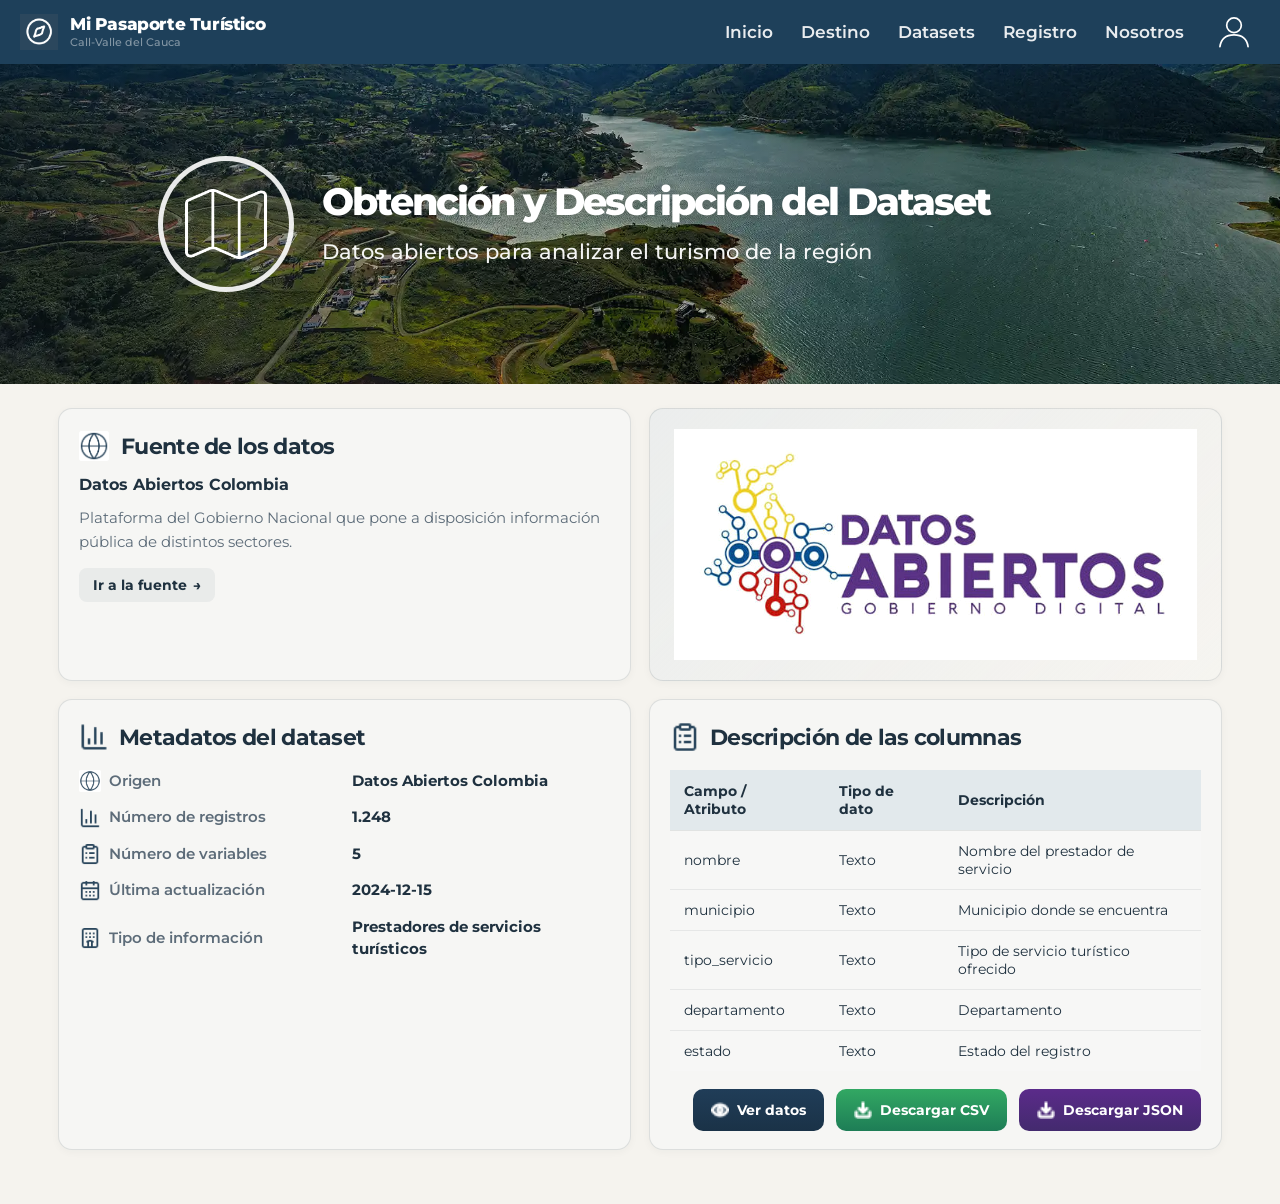
==== commit 6e1c8da7: "Obtención y descripción del Dataset" ====
--- a/index.html
+++ b/index.html
@@ -36,138 +36,104 @@
       </button>
     </header>
 
-    <main class="regional-page">
-      <section class="hero" id="inicio" aria-label="Contexto regional del turismo en el Valle del Cauca">
-        <div class="hero-image" role="img" aria-label="Paisaje natural del Valle del Cauca"></div>
-        <div class="hero-overlay"></div>
+    <main class="dataset-page">
+      <section class="dataset-hero" id="inicio" aria-label="Obtención y descripción del dataset">
+        <div class="dataset-hero-image" role="img" aria-label="Paisaje del Valle del Cauca"></div>
+        <div class="dataset-hero-overlay"></div>
 
-        <div class="hero-content">
-          <div class="map-badge" aria-hidden="true">
+        <div class="dataset-hero-content">
+          <div class="dataset-badge" aria-hidden="true">
             <img src="img/Vector.png" alt="" />
           </div>
 
-          <div class="hero-copy">
-            <h1>Contexto Regional</h1>
-            <p>El turismo, un motor de desarrollo para nuestra región</p>
+          <div class="dataset-hero-copy">
+            <h1>Obtención y Descripción del Dataset</h1>
+            <p>Datos abiertos para analizar el turismo de la región</p>
           </div>
         </div>
       </section>
 
-      <section class="dashboard-layout" aria-label="Contenido de contexto regional">
-        <aside class="side-panel" aria-label="Navegación del contexto regional">
-          <nav class="side-nav">
-            <a class="nav-item active" href="#descripcion">Descripción del sector</a>
-            <a class="nav-item" href="#importancia">Importancia</a>
-            <a class="nav-item" href="#impacto">Impacto regional</a>
-            <a class="nav-item" href="#productos">Productos y servicios</a>
-            <a class="nav-item" href="#valor">Valor agregado</a>
-            <a class="nav-item" href="#innovacion">Problemática e innovación</a>
-          </nav>
-        </aside>
-
-        <div class="content-panel">
-          <section class="content-block intro" id="descripcion">
-            <h2>¿Qué es el sector turístico?</h2>
-            <p>culturales recreativas y logísticas que realizan las personas durante sus viajes y estancias en lugares distintos</p>
-          </section>
-
-          <section class="content-block" id="importancia">
-            <h3>Importancia y valor agregado</h3>
-            <p>El turismo es uno de los motores de desarrollo socioeconómico más influyentes a nivel mundial y nacional. Genera empleo, atrae inversión, dinamiza la economía y fortalece la identidad cultural y ambiental de la región.</p>
-          </section>
-
-          <section class="content-block info-card" id="impacto">
-            <div class="card-image" aria-hidden="true"></div>
-            <h3>Impacto regional en cifras</h3>
-            <div class="stats-row">
-              <div class="stat-item">
-                <strong>1.248</strong>
-                <span>Prestadores registrados</span>
-              </div>
-              <div class="stat-item">
-                <strong>6+</strong>
-                <span>Municipios cubiertos</span>
-              </div>
-              <div class="stat-item">
-                <strong>5</strong>
-                <span>Tipos de servicio</span>
-              </div>
-            </div>
-          </section>
-
-          <section class="content-block products" id="productos">
-            <h3>Productos y servicios turísticos</h3>
-
-            <div class="service-row">
-              <div class="service-icon"><img src="img/bed-double.png" alt="Alojamiento" /></div>
-              <div class="service-copy">
-                <div class="service-title">Alojamiento</div>
-                <div class="service-text">Hoteles, hostales, posadas y apartahoteles en toda la región.</div>
-              </div>
-              <div class="service-value">22%</div>
-              <div class="service-meter"><span style="width: 22%"></span></div>
+      <section class="dataset-shell" aria-label="Dataset del turismo regional">
+        <div class="dataset-grid-top">
+          <article class="panel source-panel">
+            <div class="panel-title">
+              <img src="img/globe.png" alt="" />
+              <h3>Fuente de los datos</h3>
             </div>
 
-            <div class="service-row">
-              <div class="service-icon"><img src="img/Group%20(3).png" alt="Gastronomía" /></div>
-              <div class="service-copy">
-                <div class="service-title">Gastronomía</div>
-                <div class="service-text">Restaurantes, plazas de mercado y experiencias culinarias locales.</div>
-              </div>
-              <div class="service-value">18%</div>
-              <div class="service-meter"><span style="width: 18%"></span></div>
+            <div class="source-info">
+              <div class="source-badge">Datos Abiertos Colombia</div>
+              <p>Plataforma del Gobierno Nacional que pone a disposición información pública de distintos sectores.</p>
+              <a href="https://datos.gov.co/" class="source-link" target="_blank" rel="noopener noreferrer">Ir a la fuente <span>→</span></a>
+            </div>
+          </article>
+
+          <article class="panel logo-panel logo-panel-image-only">
+            <div class="logo-art" aria-label="Datos Abiertos Colombia">
+              <img src="img/images (1).jpg" alt="Datos Abiertos Colombia" />
+            </div>
+          </article>
+        </div>
+
+        <div class="dataset-grid-bottom">
+          <article class="panel meta-panel">
+            <h3><img src="img/chart-column.png" alt="" /> Metadatos del dataset</h3>
+            <ul class="meta-list">
+              <li><span class="meta-label"><img src="img/globe.png" alt="" />Origen</span><strong>Datos Abiertos Colombia</strong></li>
+              <li><span class="meta-label"><img src="img/chart-column.png" alt="" />Número de registros</span><strong>1.248</strong></li>
+              <li><span class="meta-label"><img src="img/clipboard-list.png" alt="" />Número de variables</span><strong>5</strong></li>
+              <li><span class="meta-label"><img src="img/calendar-days (1).png" alt="" />Última actualización</span><strong>2024-12-15</strong></li>
+              <li><span class="meta-label"><img src="img/hotel.png" alt="" />Tipo de información</span><strong>Prestadores de servicios turísticos</strong></li>
+            </ul>
+          </article>
+
+          <article class="panel table-panel">
+            <h3><img src="img/clipboard-list.png" alt="" /> Descripción de las columnas</h3>
+            <div class="table-wrap">
+              <table>
+                <thead>
+                  <tr>
+                    <th>Campo / Atributo</th>
+                    <th>Tipo de dato</th>
+                    <th>Descripción</th>
+                  </tr>
+                </thead>
+                <tbody>
+                  <tr>
+                    <td>nombre</td>
+                    <td>Texto</td>
+                    <td>Nombre del prestador de servicio</td>
+                  </tr>
+                  <tr>
+                    <td>municipio</td>
+                    <td>Texto</td>
+                    <td>Municipio donde se encuentra</td>
+                  </tr>
+                  <tr>
+                    <td>tipo_servicio</td>
+                    <td>Texto</td>
+                    <td>Tipo de servicio turístico ofrecido</td>
+                  </tr>
+                  <tr>
+                    <td>departamento</td>
+                    <td>Texto</td>
+                    <td>Departamento</td>
+                  </tr>
+                  <tr>
+                    <td>estado</td>
+                    <td>Texto</td>
+                    <td>Estado del registro</td>
+                  </tr>
+                </tbody>
+              </table>
             </div>
 
-            <div class="service-row">
-              <div class="service-icon"><img src="img/Vector%20(2).png" alt="Transporte" /></div>
-              <div class="service-copy">
-                <div class="service-title">Transporte</div>
-                <div class="service-text">Empresas de transporte turístico terrestre y fluvial.</div>
-              </div>
-              <div class="service-value">15%</div>
-              <div class="service-meter"><span style="width: 15%"></span></div>
+            <div class="action-row">
+              <button class="btn btn-primary data-button" data-action="view"><img src="img/Icon_ eye.png" alt="" /> Ver datos</button>
+              <button class="btn btn-success data-button" data-action="csv"><img src="img/Icon_ download.png" alt="" /> Descargar CSV</button>
+              <button class="btn btn-violet data-button" data-action="json"><img src="img/Icon_ download (1).png" alt="" /> Descargar JSON</button>
             </div>
-
-            <div class="service-row">
-              <div class="service-icon"><img src="img/leaf.png" alt="Ecoturismo" /></div>
-              <div class="service-copy">
-                <div class="service-title">Ecoturismo</div>
-                <div class="service-text">Parques naturales, senderismo y turismo de aventura en el Valle.</div>
-              </div>
-              <div class="service-value">8%</div>
-              <div class="service-meter"><span style="width: 8%"></span></div>
-            </div>
-          </section>
-
-          <section class="content-block value-card" id="valor">
-            <div class="value-image" aria-hidden="true"></div>
-            <h3>Valor agregado del turismo regional</h3>
-            <p>La biodiversidad del Valle del Cauca, la riqueza cultural de Cali —capital mundial de la salsa— y la gastronomía regional crean una propuesta turística única. La combinación de turismo urbano, cultural, de naturaleza y de negocios posiciona al departamento como destino integral en Colombia.</p>
-          </section>
-
-          <section class="content-block innovation" id="innovacion">
-            <h2>¿Por qué es necesaria la innovación?</h2>
-            <p>La transformación digital y el uso de datos permiten mejorar la experiencia del turista, optimizar la gestión del sector y promover un turismo más sostenible y competitivo en Cali y el Valle del Cauca.</p>
-
-            <div class="innovation-grid">
-              <div class="innovation-item">
-                <span>✓</span>
-                <strong>Plataformas digitales de reserva</strong>
-              </div>
-              <div class="innovation-item">
-                <span>✓</span>
-                <strong>Datos abiertos para la toma de decisiones</strong>
-              </div>
-              <div class="innovation-item">
-                <span>✓</span>
-                <strong>Marketing turístico digital</strong>
-              </div>
-              <div class="innovation-item">
-                <span>✓</span>
-                <strong>Sostenibilidad ambiental</strong>
-              </div>
-            </div>
-          </section>
+          </article>
         </div>
       </section>
     </main>
--- a/styles.css
+++ b/styles.css
@@ -173,339 +173,324 @@
   margin: 0 auto;
   padding: 28px 20px 70px;
 }
-.side-panel {
-  padding-top: 10px;
-}
-.side-nav {
+.dataset-page {
+  background: var(--beige);
+}
+
+.dataset-hero {
+  height: 320px;
+  position: relative;
+  overflow: hidden;
+}
+.dataset-hero-image {
+  position: absolute;
+  inset: 0;
+  background-image: url("img/CALIMA-VALLE-DEL-CAUCA.webp");
+  background-size: cover;
+  background-position: center;
+  transform: scale(1.02);
+}
+.dataset-hero-overlay {
+  position: absolute;
+  inset: 0;
+  background: linear-gradient(90deg, rgba(8, 18, 22, 0.5), rgba(8, 18, 22, 0.2) 45%, rgba(8, 18, 22, 0.18));
+}
+.dataset-hero-content {
+  position: absolute;
+  inset: 0;
+  z-index: 2;
+  display: flex;
+  align-items: center;
+  justify-content: center;
+  gap: 28px;
+  padding: 0 40px;
+  color: var(--white);
+}
+.dataset-badge {
+  width: 136px;
+  height: 136px;
+  border: 5px solid rgba(255,255,255,0.9);
+  border-radius: 50%;
+  display: flex;
+  align-items: center;
+  justify-content: center;
+  background: rgba(255,255,255,0.02);
+}
+.dataset-badge img {
+  width: 82px;
+  height: 82px;
+  object-fit: contain;
+  filter: brightness(0) invert(1);
+}
+.dataset-hero-copy {
+  width: min(800px, 100%);
+}
+.dataset-hero-copy h1 {
+  margin: 0;
+  color: var(--white);
+  font-size: clamp(2.4rem, 3vw, 4rem);
+  line-height: 1.08;
+  letter-spacing: -2px;
+  font-weight: 800;
+  text-shadow: 0 2px 12px rgba(0,0,0,0.2);
+}
+.dataset-hero-copy p {
+  margin: 16px 0 0;
+  color: rgba(255,255,255,0.95);
+  font-size: clamp(1.2rem, 1.65vw, 2.2rem);
+  line-height: 1.35;
+  font-weight: 500;
+}
+
+.dataset-shell {
+  max-width: 1200px;
+  margin: 0 auto;
+  padding: 24px 18px 54px;
+}
+.dataset-grid-top,
+.dataset-grid-bottom {
+  display: grid;
+  grid-template-columns: 1fr 1fr;
+  gap: 18px;
+}
+.dataset-grid-bottom {
+  margin-top: 18px;
+}
+.panel {
+  background: rgba(255,255,255,0.12);
+  border: 1px solid rgba(35, 54, 63, 0.12);
+  border-radius: 14px;
+  box-shadow: 0 2px 8px rgba(32, 41, 46, 0.04);
+}
+.source-panel,
+.meta-panel,
+.table-panel {
+  background: #f6f6f4;
+  padding: 22px 20px 18px;
+}
+.logo-panel {
+  background: linear-gradient(135deg, rgba(231, 235, 236, 0.7), rgba(255,255,255,0.15));
+  padding: 20px 24px;
+  display: flex;
+  align-items: center;
+  justify-content: center;
+  gap: 18px;
+  min-height: 194px;
+}
+.logo-panel-image-only {
+  display: flex;
+  align-items: center;
+  justify-content: center;
+  width: 100%;
+  min-height: 194px;
+}
+.panel-title {
+  display: flex;
+  align-items: center;
+  gap: 12px;
+  margin-bottom: 14px;
+}
+.panel-title img,
+.meta-panel h3 img,
+.table-panel h3 img {
+  width: 30px;
+  height: 30px;
+  object-fit: contain;
+  display: inline-block;
+  vertical-align: middle;
+}
+.panel-title h3,
+.meta-panel h3,
+.table-panel h3 {
+  margin: 0;
+  color: var(--dark);
+  font-size: clamp(1.2rem, 1.7vw, 2rem);
+  line-height: 1.2;
+  letter-spacing: -0.7px;
+  display: flex;
+  align-items: center;
+  gap: 10px;
+}
+.source-info {
   display: flex;
   flex-direction: column;
   gap: 12px;
 }
-.nav-item {
-  color: #4f6373;
+.source-badge {
   font-size: 16px;
-  font-weight: 500;
-  line-height: 1.4;
-  padding-left: 4px;
-  transition: color 0.2s ease;
-}
-.nav-item.active {
-  color: var(--dark);
+  font-weight: 700;
+  color: var(--dark);
+}
+.source-info p {
+  margin: 0;
+  color: var(--muted);
+  font-size: 15px;
+  line-height: 1.6;
+}
+.source-link {
+  margin-top: 2px;
+  display: inline-flex;
+  align-items: center;
+  width: fit-content;
+  padding: 8px 14px;
+  border-radius: 8px;
+  background: rgba(29, 54, 75, 0.06);
+  color: var(--dark);
+  font-weight: 700;
+  font-size: 14px;
+}
+.source-link span {
+  margin-left: 6px;
+}
+
+.logo-art {
+  position: relative;
+  width: 100%;
+  height: 100%;
+  min-height: 150px;
+  flex-shrink: 0;
+  display: flex;
+  align-items: center;
+  justify-content: center;
+}
+.logo-art img {
+  width: 100%;
+  height: 100%;
+  object-fit: cover;
+  display: block;
+  filter: saturate(0.9) contrast(1.05);
+}
+
+.meta-panel {
+  min-height: 330px;
+}
+.meta-list {
+  list-style: none;
+  margin: 18px 0 0;
+  padding: 0;
+  display: flex;
+  flex-direction: column;
+  gap: 14px;
+}
+.meta-list li {
+  display: grid;
+  grid-template-columns: 1fr 1fr;
+  align-items: center;
+  gap: 14px;
+  color: var(--dark);
+  font-size: 15px;
+  line-height: 1.5;
+}
+.meta-label {
+  display: inline-flex;
+  align-items: center;
+  gap: 8px;
+  color: var(--muted);
   font-weight: 600;
 }
-
-.content-panel {
-  display: flex;
-  flex-direction: column;
-  gap: 26px;
-}
-.content-block {
+.meta-label img {
+  width: 22px;
+  height: 22px;
+  object-fit: contain;
+}
+.meta-list li strong {
+  color: var(--dark);
+  font-weight: 700;
+}
+
+.table-wrap {
+  margin-top: 18px;
+  overflow-x: auto;
+}
+.table-wrap table {
   width: 100%;
-}
-.content-block h2,
-.content-block h3 {
-  margin: 0 0 14px;
-  color: var(--dark);
-}
-.content-block h2 {
-  font-size: clamp(2rem, 2.3vw, 3rem);
-  line-height: 1.2;
-  letter-spacing: -1px;
-}
-.content-block h3 {
-  font-size: clamp(1.7rem, 2vw, 2.4rem);
-  line-height: 1.2;
-  letter-spacing: -0.8px;
-}
-.intro h2 {
-  font-size: clamp(1.8rem, 2.1vw, 2.7rem);
-}
-.intro p,
-.content-block p {
-  margin: 0;
-  font-size: 20px;
-  font-weight: 500;
-  line-height: 1.5;
-  color: #586974;
-}
-
-.info-card {
-  background: rgba(230, 226, 221, 0.4);
-  border: 1px solid var(--border);
-  border-radius: 16px;
-  overflow: hidden;
-}
-.card-image {
-  height: 250px;
-  background-image: url("img/68e823a0b5ee5.webp");
-  background-size: cover;
-  background-position: center;
-}
-.info-card h3 {
-  padding: 16px 26px 0;
-}
-.stats-row {
-  display: grid;
-  grid-template-columns: repeat(3, minmax(0, 1fr));
-  gap: 18px;
-  padding: 16px 26px 26px;
-}
-.stat-item {
-  background: rgba(255,255,255,0.2);
-  border-radius: 16px;
-  display: flex;
-  flex-direction: column;
-  align-items: center;
-  justify-content: center;
-  min-height: 126px;
-  text-align: center;
-  padding: 18px 12px;
-  border: 1px solid rgba(33, 48, 52, 0.06);
-}
-.stat-item strong {
-  display: block;
-  font-size: clamp(2rem, 3vw, 2.6rem);
-  line-height: 1;
-  letter-spacing: -1px;
-  color: var(--dark);
-}
-.stat-item span {
-  margin-top: 10px;
-  color: var(--muted);
+  border-collapse: collapse;
+  background: rgba(255,255,255,0.15);
+}
+.table-wrap thead th {
+  background: rgba(218, 228, 233, 0.7);
+  color: var(--dark);
   font-size: 14px;
-  font-weight: 600;
-}
-
-.products {
-  padding-top: 8px;
-}
-.service-row {
-  background: rgba(245, 240, 232, 0.8);
-  border: 1px solid var(--border);
-  border-radius: 14px;
-  display: grid;
-  grid-template-columns: 54px minmax(0, 1fr) auto;
-  gap: 14px 18px;
-  align-items: center;
-  padding: 16px 18px 14px;
-  margin-top: 16px;
-}
-.service-icon {
-  align-items: center;
-  display: flex;
-  justify-content: center;
-  width: 48px;
-  height: 48px;
-}
-.service-icon img {
-  width: 32px;
-  height: 32px;
-  object-fit: contain;
-}
-.service-copy {
-  min-width: 0;
-}
-.service-title {
-  font-size: 19px;
-  font-weight: 800;
-  color: var(--dark);
-  letter-spacing: -0.5px;
-}
-.service-text {
-  margin-top: 7px;
-  color: var(--muted);
+  font-weight: 700;
+  padding: 12px 14px;
+  text-align: left;
+  border-bottom: 1px solid rgba(33, 48, 52, 0.1);
+}
+.table-wrap tbody td {
+  padding: 11px 14px;
+  border-bottom: 1px solid rgba(33, 48, 52, 0.08);
   font-size: 14px;
-  font-weight: 500;
-  line-height: 1.45;
-}
-.service-value {
-  font-size: 18px;
-  font-weight: 800;
-  color: var(--dark);
-  min-width: 52px;
-  text-align: right;
-}
-.service-meter {
-  grid-column: 2 / -1;
-  height: 8px;
-  border-radius: 999px;
-  background: rgba(100, 110, 118, 0.2);
-  overflow: hidden;
-}
-.service-meter span {
-  display: block;
-  height: 100%;
-  background: linear-gradient(90deg, var(--green), var(--green-deep));
-  border-radius: inherit;
-}
-
-.value-card {
-  background: rgba(233, 231, 226, 0.4);
-  border: 1px solid var(--border);
-  border-radius: 16px;
-  overflow: hidden;
-  padding-bottom: 18px;
-}
-.value-image {
-  height: 260px;
-  background-image: url("img/W4J6AGHVF5CB7OOMYUEHC7H5XI.jpg");
-  background-size: cover;
-  background-position: center;
-}
-.value-card h3 {
-  padding: 18px 28px 0;
-}
-.value-card p {
-  padding: 0 28px;
-  margin-top: 10px;
-}
-
-.innovation {
-  background: transparent;
-}
-.innovation h2 {
-  font-size: clamp(2.2rem, 2.5vw, 3.2rem);
-  line-height: 1.2;
-  margin-bottom: 14px;
-}
-.innovation > p {
-  max-width: 860px;
-}
-.innovation-grid {
-  display: grid;
-  grid-template-columns: repeat(2, minmax(0, 1fr));
-  gap: 18px;
-  margin-top: 20px;
-}
-.innovation-item {
-  background: rgba(235, 230, 219, 0.8);
-  border: 1px solid var(--border);
-  border-radius: 14px;
-  display: flex;
-  align-items: center;
-  gap: 14px;
-  min-height: 88px;
-  padding: 18px 20px;
-  font-size: 18px;
+  color: var(--dark);
+}
+.table-wrap tbody tr:last-child td {
+  border-bottom: none;
+}
+
+.action-row {
+  display: flex;
+  gap: 12px;
+  justify-content: flex-end;
+  margin-top: 18px;
+  flex-wrap: wrap;
+}
+.btn {
+  display: inline-flex;
+  align-items: center;
+  justify-content: center;
+  gap: 8px;
+  border: none;
+  border-radius: 10px;
+  padding: 12px 18px;
+  color: var(--white);
+  font-size: 14px;
   font-weight: 700;
-  color: var(--dark);
-}
-.innovation-item span {
-  display: inline-flex;
-  align-items: center;
-  justify-content: center;
-  width: 26px;
-  height: 26px;
-  border-radius: 50%;
-  background: rgba(255,255,255,0.25);
-  color: var(--dark);
-  font-size: 18px;
-  font-weight: 900;
-}
-.innovation-item strong {
-  font-size: 19px;
-  line-height: 1.3;
-  font-weight: 800;
-  letter-spacing: -0.5px;
-  color: var(--dark);
-}
+  cursor: pointer;
+}
+.btn img {
+  width: 18px;
+  height: 18px;
+  object-fit: contain;
+  filter: brightness(0) invert(1);
+}
+.btn-primary { background: linear-gradient(180deg, #203d58, #1a3247); }
+.btn-success { background: linear-gradient(180deg, #32a863, #1d7d56); }
+.btn-violet { background: linear-gradient(180deg, #5b2b8a, #432a6e); }
 
 @media (max-width: 980px) {
-  .dashboard-layout {
+  .dataset-grid-top,
+  .dataset-grid-bottom {
     grid-template-columns: 1fr;
-    gap: 14px;
-  }
-  .side-panel {
-    padding-top: 0;
-  }
-  .side-nav {
-    flex-direction: row;
-    flex-wrap: wrap;
-    gap: 10px 18px;
-  }
-  .nav-item {
-    font-size: 15px;
-  }
-  .stats-row {
-    grid-template-columns: repeat(3, minmax(0, 1fr));
-  }
-  .innovation-grid {
+  }
+  .dataset-hero-content {
+    justify-content: flex-start;
+    padding-left: 24px;
+  }
+}
+
+@media (max-width: 760px) {
+  .dataset-hero {
+    height: 270px;
+  }
+  .dataset-badge {
+    width: 110px;
+    height: 110px;
+  }
+  .dataset-badge img {
+    width: 68px;
+    height: 68px;
+  }
+  .dataset-hero-copy h1 {
+    font-size: 2.2rem;
+  }
+  .dataset-hero-copy p {
+    font-size: 1.2rem;
+  }
+  .logo-panel {
+    flex-direction: column;
+    text-align: center;
+  }
+  .meta-list li {
     grid-template-columns: 1fr;
-  }
-}
-
-@media (max-width: 760px) {
-  .site-header {
-    padding: 0 18px;
-  }
-  .brand {
-    min-width: 0;
-  }
-  .main-nav {
-    display: none;
-  }
-  .menu-button {
-    display: inline-flex;
-    flex-direction: column;
     gap: 4px;
-    width: 34px;
-    height: 34px;
-    align-items: center;
-    justify-content: center;
-  }
-  .hero {
-    height: 300px;
-  }
-  .hero-content {
-    top: 62px;
-    left: 22px;
-    gap: 16px;
-  }
-  .map-badge {
-    width: 120px;
-    height: 100px;
-    border-width: 5px;
-  }
-  .map-badge svg {
-    width: 76px;
-    height: 60px;
-  }
-  .dashboard-layout {
-    padding-left: 16px;
-    padding-right: 16px;
-  }
-  .service-row {
-    grid-template-columns: 54px minmax(0, 1fr);
-  }
-  .service-value {
-    grid-column: 2;
-    text-align: left;
-    margin-top: -8px;
-  }
-  .service-meter {
-    grid-column: 2 / -1;
-  }
-}
-
-@media (max-width: 460px) {
-  .brand-copy strong { font-size: 13px; }
-  .brand-copy small { font-size: 9px; }
-  .brand-mark {
-    width: 34px;
-    height: 34px;
-  }
-  .hero-copy h1 { font-size: 2.1rem; }
-  .hero-copy p { font-size: 1.1rem; }
-  .stats-row {
-    grid-template-columns: 1fr;
-  }
-  .service-title {
-    font-size: 17px;
-  }
-  .innovation-item {
-    font-size: 16px;
-  }
-  .innovation-item strong {
-    font-size: 16px;
-  }
-}
+  }
+}
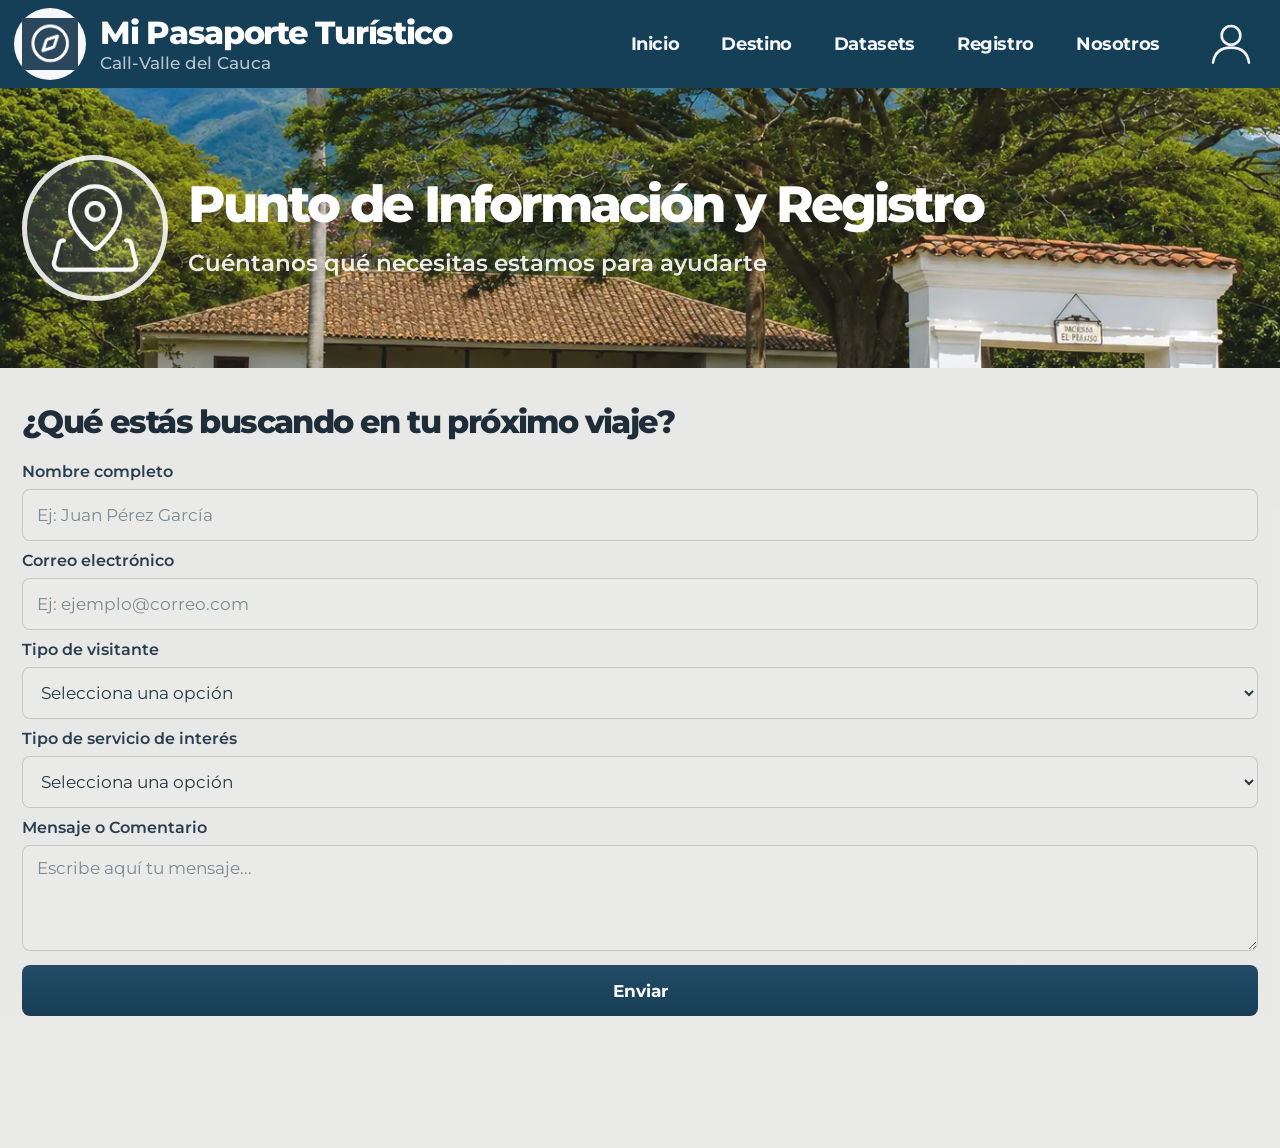
==== commit 593f5476: "Punto de Información y Registro" ====
--- a/index.html
+++ b/index.html
@@ -11,130 +11,95 @@
     <link rel="stylesheet" href="styles.css" />
   </head>
   <body>
-    <header class="site-header">
-      <a class="brand" href="#inicio" aria-label="Mi Pasaporte Turístico, inicio">
-        <img class="brand-mark" src="img/logo.png" alt="Mi Pasaporte Turístico" />
-        <span class="brand-copy"><strong>Mi Pasaporte Turístico</strong><small>Call-Valle del Cauca</small></span>
-      </a>
+    <main class="page-shell">
+      <header class="site-header">
+        <div class="brand" aria-label="Mi Pasaporte Turístico">
+          <div class="brand-mark-wrap">
+            <img src="img/logo.png" alt="Mi Pasaporte Turístico" />
+          </div>
+          <div class="brand-text">
+            <strong>Mi Pasaporte Turístico</strong>
+            <small>Call-Valle del Cauca</small>
+          </div>
+        </div>
 
-      <nav class="main-nav" aria-label="Navegación principal">
-        <a href="#inicio">Inicio</a>
-        <a href="#destino">Destino</a>
-        <a href="#datasets">Datasets</a>
-        <a href="#registro">Registro</a>
-        <a href="#nosotros">Nosotros</a>
-      </nav>
+        <nav class="main-nav" aria-label="Navegación principal">
+          <a href="#inicio">Inicio</a>
+          <a href="#destino">Destino</a>
+          <a href="#datasets">Datasets</a>
+          <a href="#registro">Registro</a>
+          <a href="#nosotros">Nosotros</a>
+        </nav>
 
-      <button class="profile-button" aria-label="Abrir perfil">
-        <svg viewBox="0 0 32 32" aria-hidden="true"><circle cx="16" cy="10" r="6.5" /><path d="M3.5 29c1-7 5.2-10.5 12.5-10.5S27.5 22 28.5 29" /></svg>
-      </button>
+        <button class="profile-button" aria-label="Abrir perfil">
+          <svg viewBox="0 0 32 32" aria-hidden="true"><circle cx="16" cy="10" r="6.5" /><path d="M3.5 29c1-7 5.2-10.5 12.5-10.5S27.5 22 28.5 29" /></svg>
+        </button>
+      </header>
 
-      <button class="menu-button" aria-label="Abrir menú" aria-expanded="false">
-        <span></span>
-        <span></span>
-        <span></span>
-      </button>
-    </header>
+      <section class="hero-section" id="inicio" aria-label="Punto de información y registro">
+        <div class="hero-bg" role="img" aria-label="Paisaje del Valle del Cauca"></div>
+        <div class="hero-overlay"></div>
 
-    <main class="dataset-page">
-      <section class="dataset-hero" id="inicio" aria-label="Obtención y descripción del dataset">
-        <div class="dataset-hero-image" role="img" aria-label="Paisaje del Valle del Cauca"></div>
-        <div class="dataset-hero-overlay"></div>
-
-        <div class="dataset-hero-content">
-          <div class="dataset-badge" aria-hidden="true">
-            <img src="img/Vector.png" alt="" />
+        <div class="hero-content">
+          <div class="hero-pin" aria-hidden="true">
+            <img src="img/map-pinned.png" alt="" />
           </div>
 
-          <div class="dataset-hero-copy">
-            <h1>Obtención y Descripción del Dataset</h1>
-            <p>Datos abiertos para analizar el turismo de la región</p>
+          <div class="hero-copy">
+            <h1>Punto de Información y Registro</h1>
+            <p>Cuéntanos qué necesitas estamos para ayudarte</p>
           </div>
         </div>
       </section>
 
-      <section class="dataset-shell" aria-label="Dataset del turismo regional">
-        <div class="dataset-grid-top">
-          <article class="panel source-panel">
-            <div class="panel-title">
-              <img src="img/globe.png" alt="" />
-              <h3>Fuente de los datos</h3>
-            </div>
+      <section class="main-panel" aria-label="Formulario de registro">
+        <form class="form-card" id="regionalForm" novalidate>
+          <h2>¿Qué estás buscando en tu próximo viaje?</h2>
 
-            <div class="source-info">
-              <div class="source-badge">Datos Abiertos Colombia</div>
-              <p>Plataforma del Gobierno Nacional que pone a disposición información pública de distintos sectores.</p>
-              <a href="https://datos.gov.co/" class="source-link" target="_blank" rel="noopener noreferrer">Ir a la fuente <span>→</span></a>
-            </div>
-          </article>
+          <label class="field">
+            <span>Nombre completo</span>
+            <input type="text" name="nombre" placeholder="Ej: Juan Pérez García" required />
+          </label>
 
-          <article class="panel logo-panel logo-panel-image-only">
-            <div class="logo-art" aria-label="Datos Abiertos Colombia">
-              <img src="img/images (1).jpg" alt="Datos Abiertos Colombia" />
-            </div>
-          </article>
-        </div>
+          <label class="field">
+            <span>Correo electrónico</span>
+            <input type="email" name="email" placeholder="Ej: ejemplo@correo.com" required />
+          </label>
 
-        <div class="dataset-grid-bottom">
-          <article class="panel meta-panel">
-            <h3><img src="img/chart-column.png" alt="" /> Metadatos del dataset</h3>
-            <ul class="meta-list">
-              <li><span class="meta-label"><img src="img/globe.png" alt="" />Origen</span><strong>Datos Abiertos Colombia</strong></li>
-              <li><span class="meta-label"><img src="img/chart-column.png" alt="" />Número de registros</span><strong>1.248</strong></li>
-              <li><span class="meta-label"><img src="img/clipboard-list.png" alt="" />Número de variables</span><strong>5</strong></li>
-              <li><span class="meta-label"><img src="img/calendar-days (1).png" alt="" />Última actualización</span><strong>2024-12-15</strong></li>
-              <li><span class="meta-label"><img src="img/hotel.png" alt="" />Tipo de información</span><strong>Prestadores de servicios turísticos</strong></li>
-            </ul>
-          </article>
+          <label class="field">
+            <span>Tipo de visitante</span>
+            <select name="tipoVisitante" required>
+              <option value="">Selecciona una opción</option>
+              <option value="Turista">Turista</option>
+              <option value="Estudiante">Estudiante</option>
+              <option value="Empresario">Empresario</option>
+              <option value="Familia">Familia</option>
+            </select>
+          </label>
 
-          <article class="panel table-panel">
-            <h3><img src="img/clipboard-list.png" alt="" /> Descripción de las columnas</h3>
-            <div class="table-wrap">
-              <table>
-                <thead>
-                  <tr>
-                    <th>Campo / Atributo</th>
-                    <th>Tipo de dato</th>
-                    <th>Descripción</th>
-                  </tr>
-                </thead>
-                <tbody>
-                  <tr>
-                    <td>nombre</td>
-                    <td>Texto</td>
-                    <td>Nombre del prestador de servicio</td>
-                  </tr>
-                  <tr>
-                    <td>municipio</td>
-                    <td>Texto</td>
-                    <td>Municipio donde se encuentra</td>
-                  </tr>
-                  <tr>
-                    <td>tipo_servicio</td>
-                    <td>Texto</td>
-                    <td>Tipo de servicio turístico ofrecido</td>
-                  </tr>
-                  <tr>
-                    <td>departamento</td>
-                    <td>Texto</td>
-                    <td>Departamento</td>
-                  </tr>
-                  <tr>
-                    <td>estado</td>
-                    <td>Texto</td>
-                    <td>Estado del registro</td>
-                  </tr>
-                </tbody>
-              </table>
-            </div>
+          <label class="field">
+            <span>Tipo de servicio de interés</span>
+            <select name="tipoServicio" required>
+              <option value="">Selecciona una opción</option>
+              <option value="Hospedaje">Hospedaje</option>
+              <option value="Gastronomía">Gastronomía</option>
+              <option value="Transporte">Transporte</option>
+              <option value="Tour">Tour</option>
+              <option value="Cultura">Cultura</option>
+            </select>
+          </label>
 
-            <div class="action-row">
-              <button class="btn btn-primary data-button" data-action="view"><img src="img/Icon_ eye.png" alt="" /> Ver datos</button>
-              <button class="btn btn-success data-button" data-action="csv"><img src="img/Icon_ download.png" alt="" /> Descargar CSV</button>
-              <button class="btn btn-violet data-button" data-action="json"><img src="img/Icon_ download (1).png" alt="" /> Descargar JSON</button>
-            </div>
-          </article>
-        </div>
+          <label class="field field-message">
+            <span>Mensaje o Comentario</span>
+            <textarea name="mensaje" rows="4" placeholder="Escribe aquí tu mensaje..."></textarea>
+          </label>
+
+          <div class="required-note" aria-live="polite">Este campo es obligatorio</div>
+
+          <button type="submit" class="submit-button">Enviar</button>
+
+          <div class="form-status" id="formStatus" aria-live="polite"></div>
+        </form>
       </section>
     </main>
 
--- a/styles.css
+++ b/styles.css
@@ -1,496 +1,417 @@
 :root {
-  --blue: #1e405a;
-  --blue-dark: #1d364b;
-  --beige: #f5f3ee;
-  --beige-soft: #f3efe6;
-  --beige-card: #ebe4d7;
+  --navy: #153e57;
+  --navy-deep: #12354a;
+  --bg: #dfe1df;
+  --panel: rgba(255, 255, 255, 0.12);
   --white: #ffffff;
-  --green: #69b874;
-  --green-deep: #3d9a6c;
-  --dark: #1f313f;
-  --muted: #5d6c79;
-  --border: rgba(41, 61, 73, 0.1);
-  --shadow: rgba(24, 42, 54, 0.08);
-}
-
-* { box-sizing: border-box; }
-html { scroll-behavior: smooth; }
+  --text: #1d2e3d;
+  --muted: #596d7a;
+  --line: rgba(19, 35, 45, 0.18);
+  --success: #2f9f66;
+  --danger: #d64b4b;
+}
+
+* {
+  box-sizing: border-box;
+}
+
+html {
+  scroll-behavior: smooth;
+}
+
 body {
   margin: 0;
-  background: var(--beige);
-  color: var(--dark);
+  background: var(--bg);
+  color: var(--text);
   font-family: "Montserrat", sans-serif;
 }
-a { text-decoration: none; color: inherit; }
-img { display: block; max-width: 100%; }
-button { font: inherit; }
-svg { display: block; }
+
+a {
+  text-decoration: none;
+  color: inherit;
+}
+
+img {
+  display: block;
+  max-width: 100%;
+}
+
+button,
+input,
+select,
+textarea {
+  font: inherit;
+}
+
+svg {
+  display: block;
+}
+
+.page-shell {
+  min-height: 100vh;
+  background: var(--bg);
+}
 
 .site-header {
-  align-items: center;
-  background: var(--blue);
+  background: var(--navy);
   color: var(--white);
   display: flex;
-  height: 64px;
+  align-items: center;
   justify-content: space-between;
-  padding: 0 28px 0 20px;
-  position: sticky;
-  top: 0;
-  z-index: 20;
-}
+  gap: 18px;
+  padding: 0 22px 0 14px;
+  height: 88px;
+  position: relative;
+  z-index: 10;
+}
+
 .brand {
-  align-items: center;
-  display: flex;
-  gap: 12px;
-  min-width: 286px;
-}
-.brand-mark {
-  display: block;
-  height: 38px;
+  display: flex;
+  align-items: center;
+  gap: 14px;
+  min-width: 310px;
+}
+
+.brand-mark-wrap {
+  width: 72px;
+  height: 72px;
+  border-radius: 50%;
+  background: rgba(255, 255, 255, 0.96);
+  display: flex;
+  align-items: center;
+  justify-content: center;
+  padding: 8px;
+  box-shadow: none;
+}
+
+.brand-mark-wrap img {
+  width: 100%;
+  height: 100%;
   object-fit: contain;
-  width: 38px;
-}
-.brand-copy {
+}
+
+.brand-text {
   display: flex;
   flex-direction: column;
+  justify-content: center;
   gap: 2px;
 }
-.brand-copy strong {
-  font-size: 17px;
+
+.brand-text strong {
+  font-size: 2rem;
   font-weight: 800;
+  line-height: 1.1;
+  letter-spacing: -0.04em;
+}
+
+.brand-text small {
+  font-size: 1.05rem;
+  color: rgba(255, 255, 255, 0.7);
+  font-weight: 500;
+}
+
+.main-nav {
+  display: flex;
+  align-items: center;
+  justify-content: center;
+  gap: 42px;
+  margin-left: auto;
+  margin-right: 26px;
+  flex-wrap: nowrap;
+}
+
+.main-nav a {
+  color: rgba(255, 255, 255, 0.96);
+  font-size: 1.15rem;
+  font-weight: 700;
   line-height: 1;
-  letter-spacing: -0.4px;
-}
-.brand-copy small {
-  color: rgba(255,255,255,0.45);
-  font-size: 11px;
-  font-weight: 500;
-}
-.main-nav {
-  align-items: center;
-  display: flex;
-  gap: 28px;
-  margin-left: auto;
-  margin-right: 32px;
-}
-.main-nav a {
-  color: rgba(255,255,255,0.9);
-  font-size: 17px;
-  font-weight: 600;
-}
-.main-nav a:hover { opacity: 0.8; }
-.profile-button,
-.menu-button {
+  letter-spacing: -0.02em;
+}
+
+.profile-button {
+  width: 54px;
+  height: 54px;
+  border: 0;
   background: transparent;
-  border: 0;
-  color: var(--white);
+  padding: 0;
   cursor: pointer;
-  padding: 0;
-}
-.profile-button {
-  width: 36px;
-  height: 36px;
-}
+  color: #fff;
+  display: flex;
+  align-items: center;
+  justify-content: center;
+}
+
 .profile-button svg {
+  width: 46px;
+  height: 46px;
+  stroke: #f3f4f5;
   fill: none;
-  height: 36px;
-  stroke: var(--white);
+  stroke-width: 1.8;
   stroke-linecap: round;
-  stroke-width: 1.5;
-  width: 36px;
-}
-.menu-button { display: none; }
-.menu-button span {
-  background: var(--white);
-  border-radius: 8px;
-  display: block;
-  height: 2px;
-  width: 22px;
-}
-
-.hero {
-  height: 350px;
+}
+
+.hero-section {
   position: relative;
+  min-height: 280px;
   overflow: hidden;
-}
-.hero-image {
+  background: #dfe2df;
+  box-shadow: none;
+}
+
+.hero-bg {
   position: absolute;
   inset: 0;
-  background-image: url("img/naturaleza-dovio-valle-del-cauca-colombia.jpg");
-  background-position: center;
+  background-image: url("img/Tour-A-Las-Haciendas-Azucareras-del-valle-1-1.webp");
   background-size: cover;
+  background-position: center center;
   transform: scale(1.02);
 }
+
 .hero-overlay {
   position: absolute;
   inset: 0;
-  background: linear-gradient(90deg, rgba(10, 22, 28, 0.58), rgba(10, 22, 28, 0.18) 50%, rgba(10, 22, 28, 0.16));
-}
+  background: rgba(255, 255, 255, 0.08);
+}
+
 .hero-content {
-  position: absolute;
-  inset: 0 auto auto 0;
-  z-index: 2;
-  display: flex;
-  align-items: center;
-  gap: 26px;
-  left: clamp(42px, 7vw, 120px);
-  top: 76px;
-  color: var(--white);
-}
-.map-badge {
-  width: 160px;
-  height: 140px;
-  display: flex;
-  align-items: center;
-  justify-content: center;
-  background: transparent;
-}
-.map-badge img {
-  width: 150px;
-  height: 110px;
+  position: relative;
+  z-index: 1;
+  max-width: 1280px;
+  margin: 0 auto;
+  min-height: 280px;
+  display: flex;
+  align-items: center;
+  gap: 20px;
+  padding: 0 26px 0 22px;
+}
+
+.hero-pin {
+  width: 146px;
+  height: 146px;
+  border-radius: 50%;
+  display: flex;
+  align-items: center;
+  justify-content: center;
+  background: rgba(255, 255, 255, 0.12);
+  border: 5px solid rgba(255, 255, 255, 0.85);
+  box-shadow: none;
+}
+
+.hero-pin img {
+  width: 100px;
+  height: 100px;
   object-fit: contain;
   filter: brightness(0) invert(1);
-}
+  opacity: 0.96;
+}
+
+.hero-copy {
+  position: relative;
+  z-index: 1;
+  color: #fff;
+}
+
 .hero-copy h1 {
   margin: 0;
-  font-size: clamp(2.6rem, 3vw, 4rem);
-  line-height: 1.04;
-  letter-spacing: -2px;
+  color: #fff;
+  font-size: clamp(2.6rem, 4vw, 5.1rem);
+  line-height: 1.06;
+  letter-spacing: -0.06em;
   font-weight: 800;
 }
+
 .hero-copy p {
-  margin: 12px 0 0;
-  font-size: clamp(1.2rem, 1.8vw, 2.2rem);
-  line-height: 1.35;
-  font-weight: 500;
-}
-
-.dashboard-layout {
-  display: grid;
-  grid-template-columns: 220px minmax(0, 1fr);
-  gap: 28px;
-  max-width: 1220px;
+  margin: 18px 0 0;
+  color: rgba(255, 255, 255, 0.9);
+  font-size: clamp(1.1rem, 1.8vw, 2.2rem);
+  line-height: 1.3;
+  font-weight: 600;
+}
+
+.main-panel {
+  max-width: 1280px;
   margin: 0 auto;
-  padding: 28px 20px 70px;
-}
-.dataset-page {
-  background: var(--beige);
-}
-
-.dataset-hero {
-  height: 320px;
-  position: relative;
-  overflow: hidden;
-}
-.dataset-hero-image {
-  position: absolute;
-  inset: 0;
-  background-image: url("img/CALIMA-VALLE-DEL-CAUCA.webp");
-  background-size: cover;
-  background-position: center;
-  transform: scale(1.02);
-}
-.dataset-hero-overlay {
-  position: absolute;
-  inset: 0;
-  background: linear-gradient(90deg, rgba(8, 18, 22, 0.5), rgba(8, 18, 22, 0.2) 45%, rgba(8, 18, 22, 0.18));
-}
-.dataset-hero-content {
-  position: absolute;
-  inset: 0;
-  z-index: 2;
-  display: flex;
-  align-items: center;
-  justify-content: center;
-  gap: 28px;
-  padding: 0 40px;
-  color: var(--white);
-}
-.dataset-badge {
-  width: 136px;
-  height: 136px;
-  border: 5px solid rgba(255,255,255,0.9);
-  border-radius: 50%;
-  display: flex;
-  align-items: center;
-  justify-content: center;
-  background: rgba(255,255,255,0.02);
-}
-.dataset-badge img {
-  width: 82px;
-  height: 82px;
-  object-fit: contain;
-  filter: brightness(0) invert(1);
-}
-.dataset-hero-copy {
-  width: min(800px, 100%);
-}
-.dataset-hero-copy h1 {
-  margin: 0;
-  color: var(--white);
-  font-size: clamp(2.4rem, 3vw, 4rem);
-  line-height: 1.08;
-  letter-spacing: -2px;
+  padding: 18px 22px 0;
+  background: rgba(235, 235, 233, 0.8);
+  min-height: 780px;
+}
+
+.form-card {
+  padding: 18px 0 16px;
+  width: 100%;
+}
+
+.form-card h2 {
+  margin: 0 0 22px;
+  color: #1f2d3a;
+  font-size: clamp(2rem, 2.5vw, 3.2rem);
+  line-height: 1.12;
+  letter-spacing: -0.05em;
   font-weight: 800;
-  text-shadow: 0 2px 12px rgba(0,0,0,0.2);
-}
-.dataset-hero-copy p {
-  margin: 16px 0 0;
-  color: rgba(255,255,255,0.95);
-  font-size: clamp(1.2rem, 1.65vw, 2.2rem);
-  line-height: 1.35;
-  font-weight: 500;
-}
-
-.dataset-shell {
-  max-width: 1200px;
-  margin: 0 auto;
-  padding: 24px 18px 54px;
-}
-.dataset-grid-top,
-.dataset-grid-bottom {
+}
+
+.field-grid {
   display: grid;
   grid-template-columns: 1fr 1fr;
-  gap: 18px;
-}
-.dataset-grid-bottom {
-  margin-top: 18px;
-}
-.panel {
-  background: rgba(255,255,255,0.12);
-  border: 1px solid rgba(35, 54, 63, 0.12);
-  border-radius: 14px;
-  box-shadow: 0 2px 8px rgba(32, 41, 46, 0.04);
-}
-.source-panel,
-.meta-panel,
-.table-panel {
-  background: #f6f6f4;
-  padding: 22px 20px 18px;
-}
-.logo-panel {
-  background: linear-gradient(135deg, rgba(231, 235, 236, 0.7), rgba(255,255,255,0.15));
-  padding: 20px 24px;
-  display: flex;
-  align-items: center;
-  justify-content: center;
-  gap: 18px;
-  min-height: 194px;
-}
-.logo-panel-image-only {
-  display: flex;
-  align-items: center;
-  justify-content: center;
+  gap: 20px;
+}
+
+.top-grid {
+  margin-bottom: 14px;
+}
+
+.mid-grid {
+  margin-bottom: 14px;
+}
+
+.field {
+  display: block;
+  margin-bottom: 10px;
+}
+
+.field span {
+  display: block;
+  margin-bottom: 8px;
+  color: #2a3d4f;
+  font-size: 0.98rem;
+  font-weight: 600;
+}
+
+.field input,
+.field select,
+.field textarea {
   width: 100%;
-  min-height: 194px;
-}
-.panel-title {
-  display: flex;
-  align-items: center;
-  gap: 12px;
-  margin-bottom: 14px;
-}
-.panel-title img,
-.meta-panel h3 img,
-.table-panel h3 img {
-  width: 30px;
-  height: 30px;
-  object-fit: contain;
-  display: inline-block;
-  vertical-align: middle;
-}
-.panel-title h3,
-.meta-panel h3,
-.table-panel h3 {
-  margin: 0;
-  color: var(--dark);
-  font-size: clamp(1.2rem, 1.7vw, 2rem);
-  line-height: 1.2;
-  letter-spacing: -0.7px;
-  display: flex;
-  align-items: center;
-  gap: 10px;
-}
-.source-info {
-  display: flex;
-  flex-direction: column;
-  gap: 12px;
-}
-.source-badge {
-  font-size: 16px;
+  height: 52px;
+  border: 1px solid rgba(48, 61, 72, 0.2);
+  border-radius: 8px;
+  background: rgba(255, 255, 255, 0.12);
+  padding: 12px 14px;
+  font-size: 1.05rem;
+  color: #243744;
+  box-shadow: none;
+}
+
+.field textarea {
+  height: auto;
+  min-height: 96px;
+  resize: vertical;
+}
+
+.field input::placeholder,
+.field textarea::placeholder {
+  color: #7d8a92;
+}
+
+.field input:focus,
+.field select:focus,
+.field textarea:focus {
+  outline: none;
+  border-color: rgba(81, 111, 129, 0.7);
+  box-shadow: 0 0 0 3px rgba(81, 111, 129, 0.12);
+}
+
+.field-message {
+  margin-top: 8px;
+}
+
+.required-note {
+  display: none;
+  margin: 8px 0 12px;
+  color: var(--danger);
+  font-size: 0.78rem;
   font-weight: 700;
-  color: var(--dark);
-}
-.source-info p {
-  margin: 0;
-  color: var(--muted);
-  font-size: 15px;
-  line-height: 1.6;
-}
-.source-link {
-  margin-top: 2px;
-  display: inline-flex;
-  align-items: center;
-  width: fit-content;
-  padding: 8px 14px;
+}
+
+.submit-button {
+  width: 100%;
+  border: 0;
   border-radius: 8px;
-  background: rgba(29, 54, 75, 0.06);
-  color: var(--dark);
+  background: linear-gradient(180deg, #234b68, #173e55);
+  color: var(--white);
+  font-size: 1.08rem;
   font-weight: 700;
-  font-size: 14px;
-}
-.source-link span {
-  margin-left: 6px;
-}
-
-.logo-art {
-  position: relative;
-  width: 100%;
-  height: 100%;
-  min-height: 150px;
-  flex-shrink: 0;
-  display: flex;
-  align-items: center;
-  justify-content: center;
-}
-.logo-art img {
-  width: 100%;
-  height: 100%;
-  object-fit: cover;
-  display: block;
-  filter: saturate(0.9) contrast(1.05);
-}
-
-.meta-panel {
-  min-height: 330px;
-}
-.meta-list {
-  list-style: none;
-  margin: 18px 0 0;
-  padding: 0;
-  display: flex;
-  flex-direction: column;
-  gap: 14px;
-}
-.meta-list li {
-  display: grid;
-  grid-template-columns: 1fr 1fr;
-  align-items: center;
-  gap: 14px;
-  color: var(--dark);
-  font-size: 15px;
-  line-height: 1.5;
-}
-.meta-label {
-  display: inline-flex;
-  align-items: center;
-  gap: 8px;
-  color: var(--muted);
-  font-weight: 600;
-}
-.meta-label img {
-  width: 22px;
-  height: 22px;
-  object-fit: contain;
-}
-.meta-list li strong {
-  color: var(--dark);
+  padding: 15px 16px;
+  cursor: pointer;
+  box-shadow: none;
+}
+
+.form-status {
+  min-height: 30px;
+  margin-top: 12px;
+  display: flex;
+  align-items: center;
+  justify-content: center;
+  font-size: 1rem;
   font-weight: 700;
 }
 
-.table-wrap {
-  margin-top: 18px;
-  overflow-x: auto;
-}
-.table-wrap table {
-  width: 100%;
-  border-collapse: collapse;
-  background: rgba(255,255,255,0.15);
-}
-.table-wrap thead th {
-  background: rgba(218, 228, 233, 0.7);
-  color: var(--dark);
-  font-size: 14px;
-  font-weight: 700;
-  padding: 12px 14px;
-  text-align: left;
-  border-bottom: 1px solid rgba(33, 48, 52, 0.1);
-}
-.table-wrap tbody td {
-  padding: 11px 14px;
-  border-bottom: 1px solid rgba(33, 48, 52, 0.08);
-  font-size: 14px;
-  color: var(--dark);
-}
-.table-wrap tbody tr:last-child td {
-  border-bottom: none;
-}
-
-.action-row {
-  display: flex;
-  gap: 12px;
-  justify-content: flex-end;
-  margin-top: 18px;
-  flex-wrap: wrap;
-}
-.btn {
-  display: inline-flex;
-  align-items: center;
-  justify-content: center;
-  gap: 8px;
-  border: none;
-  border-radius: 10px;
-  padding: 12px 18px;
-  color: var(--white);
-  font-size: 14px;
-  font-weight: 700;
-  cursor: pointer;
-}
-.btn img {
-  width: 18px;
-  height: 18px;
-  object-fit: contain;
-  filter: brightness(0) invert(1);
-}
-.btn-primary { background: linear-gradient(180deg, #203d58, #1a3247); }
-.btn-success { background: linear-gradient(180deg, #32a863, #1d7d56); }
-.btn-violet { background: linear-gradient(180deg, #5b2b8a, #432a6e); }
+.form-status.success {
+  background: rgba(47, 159, 102, 0.12);
+  color: var(--success);
+  border-radius: 8px;
+}
+
+.form-status.error {
+  background: rgba(214, 75, 75, 0.12);
+  color: var(--danger);
+  border-radius: 8px;
+}
 
 @media (max-width: 980px) {
-  .dataset-grid-top,
-  .dataset-grid-bottom {
+  .site-header {
+    height: auto;
+    padding: 14px 18px;
+    flex-wrap: wrap;
+  }
+
+  .brand {
+    min-width: 0;
+  }
+
+  .brand-text strong {
+    font-size: 1.5rem;
+  }
+
+  .main-nav {
+    width: 100%;
+    justify-content: space-between;
+    gap: 16px;
+    margin: 0;
+    overflow-x: auto;
+  }
+
+  .content-wrap {
     grid-template-columns: 1fr;
-  }
-  .dataset-hero-content {
-    justify-content: flex-start;
-    padding-left: 24px;
-  }
-}
-
-@media (max-width: 760px) {
-  .dataset-hero {
-    height: 270px;
-  }
-  .dataset-badge {
-    width: 110px;
-    height: 110px;
-  }
-  .dataset-badge img {
-    width: 68px;
-    height: 68px;
-  }
-  .dataset-hero-copy h1 {
-    font-size: 2.2rem;
-  }
-  .dataset-hero-copy p {
-    font-size: 1.2rem;
-  }
-  .logo-panel {
-    flex-direction: column;
-    text-align: center;
-  }
-  .meta-list li {
+    gap: 18px;
+  }
+
+  .left-rail {
+    align-items: flex-start;
+  }
+
+  .field-grid {
     grid-template-columns: 1fr;
-    gap: 4px;
-  }
-}
+  }
+}
+
+@media (max-width: 620px) {
+  .hero-inner {
+    padding: 18px 16px 0;
+    gap: 12px;
+  }
+
+  .map-bubble {
+    width: 92px;
+    height: 92px;
+    min-width: 92px;
+  }
+
+  .map-bubble img {
+    width: 62px;
+    height: 62px;
+  }
+
+  .form-card {
+    padding: 18px 6px 16px;
+  }
+}
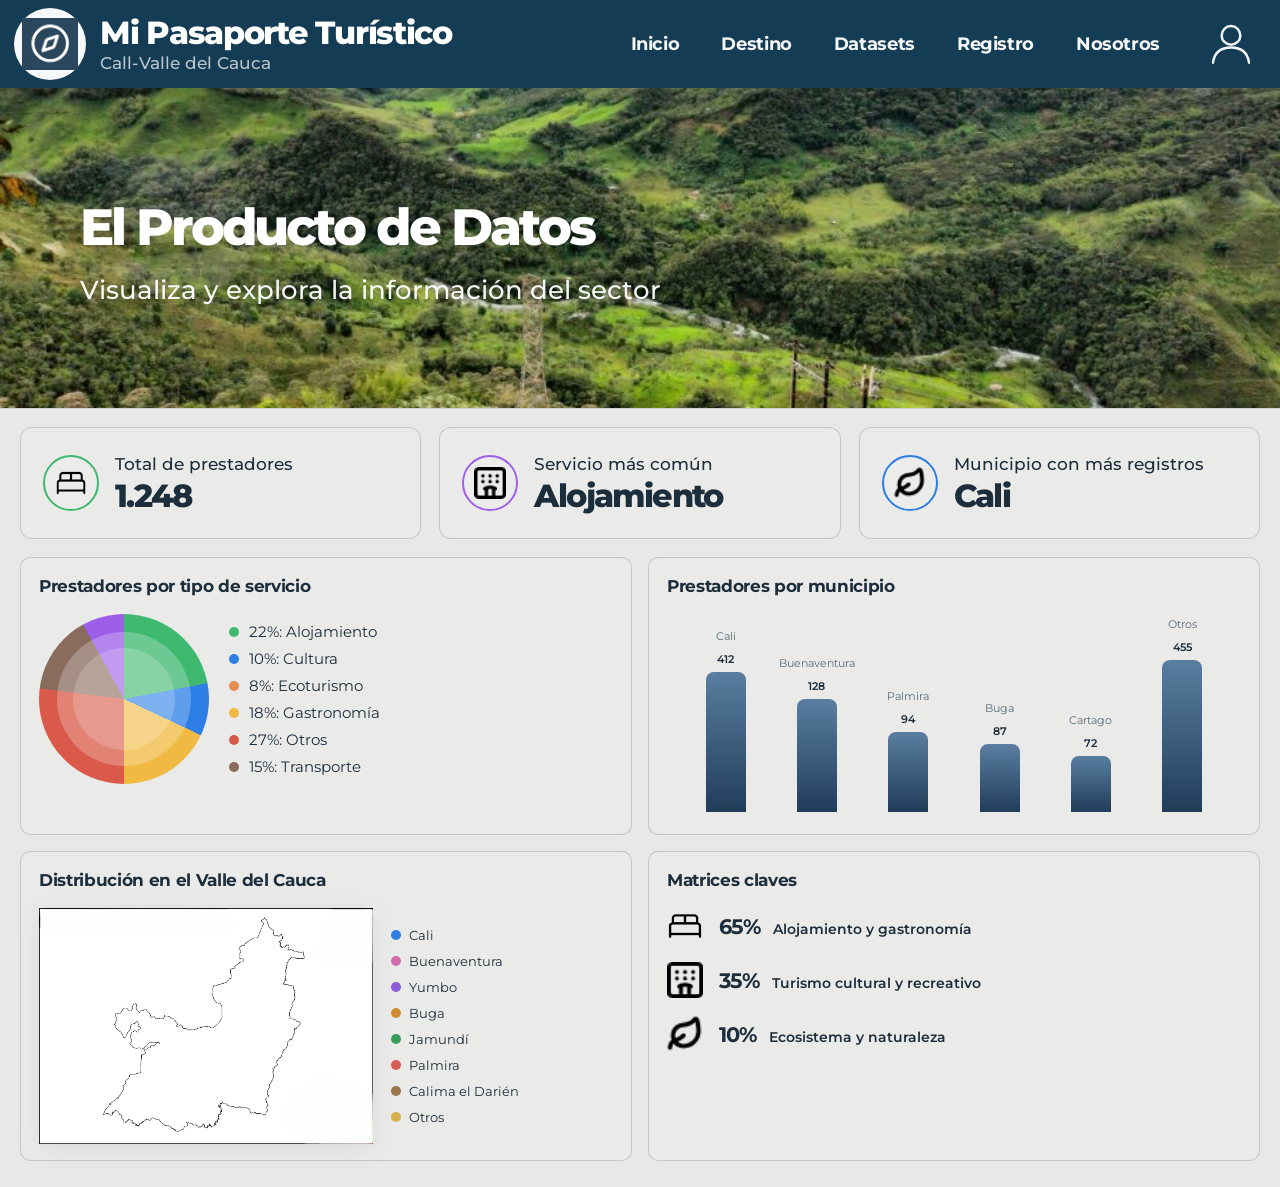
==== commit c38814f6: "El Producto de Datos" ====
--- a/index.html
+++ b/index.html
@@ -36,70 +36,118 @@
         </button>
       </header>
 
-      <section class="hero-section" id="inicio" aria-label="Punto de información y registro">
+      <section class="hero-section" id="inicio" aria-label="Contexto regional">
         <div class="hero-bg" role="img" aria-label="Paisaje del Valle del Cauca"></div>
-        <div class="hero-overlay"></div>
+        <div class="hero-ornament hero-ornament-left" aria-hidden="true"></div>
+        <div class="hero-ornament hero-ornament-right" aria-hidden="true"></div>
 
         <div class="hero-content">
-          <div class="hero-pin" aria-hidden="true">
-            <img src="img/map-pinned.png" alt="" />
-          </div>
-
-          <div class="hero-copy">
-            <h1>Punto de Información y Registro</h1>
-            <p>Cuéntanos qué necesitas estamos para ayudarte</p>
-          </div>
+          <h1>El Producto de Datos</h1>
+          <p>Visualiza y explora la información del sector</p>
         </div>
       </section>
 
-      <section class="main-panel" aria-label="Formulario de registro">
-        <form class="form-card" id="regionalForm" novalidate>
-          <h2>¿Qué estás buscando en tu próximo viaje?</h2>
+      <section class="dashboard" aria-label="Contexto regional del Valle del Cauca">
+        <div class="stats-grid">
+          <article class="stat-card stat-card--people">
+            <div class="stat-icon stat-icon--green">
+              <img src="img/bed-double.png" alt="" />
+            </div>
+            <div class="stat-copy">
+              <span class="stat-label">Total de prestadores</span>
+              <strong>1.248</strong>
+            </div>
+          </article>
 
-          <label class="field">
-            <span>Nombre completo</span>
-            <input type="text" name="nombre" placeholder="Ej: Juan Pérez García" required />
-          </label>
+          <article class="stat-card stat-card--service">
+            <div class="stat-icon stat-icon--purple">
+              <img src="img/Group.png" alt="" />
+            </div>
+            <div class="stat-copy">
+              <span class="stat-label">Servicio más común</span>
+              <strong>Alojamiento</strong>
+            </div>
+          </article>
 
-          <label class="field">
-            <span>Correo electrónico</span>
-            <input type="email" name="email" placeholder="Ej: ejemplo@correo.com" required />
-          </label>
+          <article class="stat-card stat-card--city">
+            <div class="stat-icon stat-icon--blue">
+              <img src="img/leaf.png" alt="" />
+            </div>
+            <div class="stat-copy">
+              <span class="stat-label">Municipio con más registros</span>
+              <strong>Cali</strong>
+            </div>
+          </article>
+        </div>
 
-          <label class="field">
-            <span>Tipo de visitante</span>
-            <select name="tipoVisitante" required>
-              <option value="">Selecciona una opción</option>
-              <option value="Turista">Turista</option>
-              <option value="Estudiante">Estudiante</option>
-              <option value="Empresario">Empresario</option>
-              <option value="Familia">Familia</option>
-            </select>
-          </label>
+        <div class="panels-grid">
+          <article class="panel panel--donut">
+            <h3>Prestadores por tipo de servicio</h3>
+            <div class="donut-layout">
+              <div class="donut-chart" aria-label="Gráfico circular por tipo de servicio">
+                <div class="donut-center"></div>
+              </div>
 
-          <label class="field">
-            <span>Tipo de servicio de interés</span>
-            <select name="tipoServicio" required>
-              <option value="">Selecciona una opción</option>
-              <option value="Hospedaje">Hospedaje</option>
-              <option value="Gastronomía">Gastronomía</option>
-              <option value="Transporte">Transporte</option>
-              <option value="Tour">Tour</option>
-              <option value="Cultura">Cultura</option>
-            </select>
-          </label>
+              <ul class="legend">
+                <li><span class="dot dot--green"></span>22%: Alojamiento</li>
+                <li><span class="dot dot--blue"></span>10%: Cultura</li>
+                <li><span class="dot dot--orange"></span>8%: Ecoturismo</li>
+                <li><span class="dot dot--gold"></span>18%: Gastronomía</li>
+                <li><span class="dot dot--red"></span>27%: Otros</li>
+                <li><span class="dot dot--brown"></span>15%: Transporte</li>
+              </ul>
+            </div>
+          </article>
 
-          <label class="field field-message">
-            <span>Mensaje o Comentario</span>
-            <textarea name="mensaje" rows="4" placeholder="Escribe aquí tu mensaje..."></textarea>
-          </label>
+          <article class="panel panel--bars">
+            <h3>Prestadores por municipio</h3>
+            <div class="bars-layout" aria-label="Gráfico de barras por municipio">
+              <div class="bar-group"><span class="bar-label">Cali</span><div class="bar bar--1" style="height: 72%"><span>412</span></div></div>
+              <div class="bar-group"><span class="bar-label">Buenaventura</span><div class="bar bar--2" style="height: 58%"><span>128</span></div></div>
+              <div class="bar-group"><span class="bar-label">Palmira</span><div class="bar bar--3" style="height: 41%"><span>94</span></div></div>
+              <div class="bar-group"><span class="bar-label">Buga</span><div class="bar bar--4" style="height: 35%"><span>87</span></div></div>
+              <div class="bar-group"><span class="bar-label">Cartago</span><div class="bar bar--5" style="height: 29%"><span>72</span></div></div>
+              <div class="bar-group"><span class="bar-label">Otros</span><div class="bar bar--6" style="height: 100%"><span>455</span></div></div>
+            </div>
+          </article>
 
-          <div class="required-note" aria-live="polite">Este campo es obligatorio</div>
+          <article class="panel panel--map">
+            <h3>Distribución en el Valle del Cauca</h3>
+            <div class="map-layout">
+              <div class="map-shell map-shell--clean">
+                <img src="img/mapa-departamento-valle-del-cauca-contorno.png" alt="Mapa del Valle del Cauca" />
+              </div>
+              <div class="map-legend">
+                <div class="legend-row"><span class="map-dot map-dot--blue"></span> Cali</div>
+                <div class="legend-row"><span class="map-dot map-dot--pink"></span> Buenaventura</div>
+                <div class="legend-row"><span class="map-dot map-dot--purple"></span> Yumbo</div>
+                <div class="legend-row"><span class="map-dot map-dot--orange"></span> Buga</div>
+                <div class="legend-row"><span class="map-dot map-dot--green"></span> Jamundí</div>
+                <div class="legend-row"><span class="map-dot map-dot--red"></span> Palmira</div>
+                <div class="legend-row"><span class="map-dot map-dot--brown"></span> Calima el Darién</div>
+                <div class="legend-row"><span class="map-dot map-dot--gold"></span> Otros</div>
+              </div>
+            </div>
+          </article>
 
-          <button type="submit" class="submit-button">Enviar</button>
-
-          <div class="form-status" id="formStatus" aria-live="polite"></div>
-        </form>
+          <article class="panel panel--matrix">
+            <h3>Matrices claves</h3>
+            <ul class="matrix-list">
+              <li>
+                <img src="img/bed-double.png" alt="" />
+                <div><strong>65%</strong> Alojamiento y gastronomía</div>
+              </li>
+              <li>
+                <img src="img/Group.png" alt="" />
+                <div><strong>35%</strong> Turismo cultural y recreativo</div>
+              </li>
+              <li>
+                <img src="img/leaf.png" alt="" />
+                <div><strong>10%</strong> Ecosistema y naturaleza</div>
+              </li>
+            </ul>
+          </article>
+        </div>
       </section>
     </main>
 
--- a/styles.css
+++ b/styles.css
@@ -1,14 +1,20 @@
 :root {
-  --navy: #153e57;
-  --navy-deep: #12354a;
-  --bg: #dfe1df;
-  --panel: rgba(255, 255, 255, 0.12);
+  --navy: #143d55;
+  --navy-soft: #1b4c68;
+  --bg: #e0e1df;
+  --card-bg: rgba(255, 255, 255, 0.08);
+  --panel: #efefee;
   --white: #ffffff;
-  --text: #1d2e3d;
-  --muted: #596d7a;
-  --line: rgba(19, 35, 45, 0.18);
-  --success: #2f9f66;
-  --danger: #d64b4b;
+  --ink: #1c2d3b;
+  --muted: #566b78;
+  --line: rgba(17, 42, 52, 0.18);
+  --green: #3fb870;
+  --purple: #9d5fe8;
+  --blue: #2d7fe6;
+  --gold: #f0b941;
+  --orange: #e78c52;
+  --red: #d95a4a;
+  --brown: #8a6c5d;
 }
 
 * {
@@ -22,7 +28,7 @@
 body {
   margin: 0;
   background: var(--bg);
-  color: var(--text);
+  color: var(--ink);
   font-family: "Montserrat", sans-serif;
 }
 
@@ -81,7 +87,6 @@
   align-items: center;
   justify-content: center;
   padding: 8px;
-  box-shadow: none;
 }
 
 .brand-mark-wrap img {
@@ -146,215 +151,413 @@
   height: 46px;
   stroke: #f3f4f5;
   fill: none;
-  stroke-width: 1.8;
+  stroke-width: 1.7;
   stroke-linecap: round;
 }
 
 .hero-section {
   position: relative;
-  min-height: 280px;
+  min-height: 320px;
   overflow: hidden;
   background: #dfe2df;
-  box-shadow: none;
+  border-bottom: 1px solid rgba(14, 32, 39, 0.08);
 }
 
 .hero-bg {
   position: absolute;
   inset: 0;
-  background-image: url("img/Tour-A-Las-Haciendas-Azucareras-del-valle-1-1.webp");
+  background-image: url("img/biodiversidad-en-el-Valle-del-Cauca-1024x576.jpg");
   background-size: cover;
   background-position: center center;
-  transform: scale(1.02);
-}
-
-.hero-overlay {
+  filter: saturate(0.9) contrast(1.04);
+}
+
+.hero-section::after {
+  content: "";
   position: absolute;
   inset: 0;
+  background: rgba(0, 0, 0, 0.12);
+}
+
+.hero-ornament {
+  position: absolute;
+  z-index: 1;
   background: rgba(255, 255, 255, 0.08);
+  border-radius: 18px;
+  border: 1px solid rgba(255, 255, 255, 0.08);
+  transform: rotate(-6deg);
+}
+
+.hero-ornament-left {
+  left: 86px;
+  top: 26px;
+  width: 180px;
+  height: 170px;
+  opacity: 0.16;
+}
+
+.hero-ornament-left::before,
+.hero-ornament-left::after {
+  content: "";
+  position: absolute;
+  left: 22px;
+  right: 22px;
+  height: 22px;
+  border-radius: 999px;
+  background: rgba(255, 255, 255, 0.72);
+  top: 38px;
+  box-shadow: 0 50px 0 rgba(255, 255, 255, 0.72), 0 100px 0 rgba(255, 255, 255, 0.72);
+}
+
+.hero-ornament-left::after {
+  left: 42px;
+  right: 42px;
+  top: 54px;
+  box-shadow: 0 50px 0 rgba(255, 255, 255, 0.72), 0 100px 0 rgba(255, 255, 255, 0.72);
+}
+
+.hero-ornament-right {
+  right: 116px;
+  top: 84px;
+  width: 150px;
+  height: 110px;
+  opacity: 0.18;
+  transform: rotate(18deg);
+}
+
+.hero-ornament-right::before {
+  content: "";
+  position: absolute;
+  inset: 22px 18px 18px 18px;
+  border: 4px solid rgba(255, 255, 255, 0.7);
+  border-top-width: 0;
+  border-left-width: 0;
+  border-radius: 30px;
+  transform: skewX(-20deg);
 }
 
 .hero-content {
   position: relative;
-  z-index: 1;
-  max-width: 1280px;
+  z-index: 2;
+  max-width: 1360px;
   margin: 0 auto;
-  min-height: 280px;
-  display: flex;
-  align-items: center;
-  gap: 20px;
-  padding: 0 26px 0 22px;
-}
-
-.hero-pin {
-  width: 146px;
-  height: 146px;
-  border-radius: 50%;
-  display: flex;
-  align-items: center;
+  min-height: 320px;
+  display: flex;
+  flex-direction: column;
   justify-content: center;
-  background: rgba(255, 255, 255, 0.12);
-  border: 5px solid rgba(255, 255, 255, 0.85);
-  box-shadow: none;
-}
-
-.hero-pin img {
-  width: 100px;
-  height: 100px;
-  object-fit: contain;
-  filter: brightness(0) invert(1);
-  opacity: 0.96;
-}
-
-.hero-copy {
-  position: relative;
-  z-index: 1;
-  color: #fff;
-}
-
-.hero-copy h1 {
+  align-items: flex-start;
+  padding: 34px 80px 24px;
+}
+
+.hero-content h1 {
   margin: 0;
   color: #fff;
-  font-size: clamp(2.6rem, 4vw, 5.1rem);
+  font-size: clamp(2.5rem, 4vw, 5rem);
   line-height: 1.06;
   letter-spacing: -0.06em;
   font-weight: 800;
-}
-
-.hero-copy p {
+  text-shadow: 0 2px 10px rgba(0, 0, 0, 0.12);
+}
+
+.hero-content p {
   margin: 18px 0 0;
-  color: rgba(255, 255, 255, 0.9);
-  font-size: clamp(1.1rem, 1.8vw, 2.2rem);
+  color: rgba(255, 255, 255, 0.95);
+  font-size: clamp(1.1rem, 2vw, 2.3rem);
   line-height: 1.3;
-  font-weight: 600;
-}
-
-.main-panel {
-  max-width: 1280px;
+  font-weight: 500;
+  text-shadow: 0 2px 10px rgba(0, 0, 0, 0.18);
+}
+
+.dashboard {
+  max-width: 1360px;
   margin: 0 auto;
-  padding: 18px 22px 0;
-  background: rgba(235, 235, 233, 0.8);
-  min-height: 780px;
-}
-
-.form-card {
-  padding: 18px 0 16px;
-  width: 100%;
-}
-
-.form-card h2 {
-  margin: 0 0 22px;
-  color: #1f2d3a;
-  font-size: clamp(2rem, 2.5vw, 3.2rem);
-  line-height: 1.12;
+  padding: 18px 20px 26px;
+  background: rgba(235, 235, 233, 0.75);
+}
+
+.stats-grid {
+  display: grid;
+  grid-template-columns: repeat(3, minmax(0, 1fr));
+  gap: 18px;
+  margin-bottom: 18px;
+}
+
+.stat-card {
+  display: flex;
+  align-items: center;
+  gap: 16px;
+  background: rgba(255, 255, 255, 0.12);
+  border: 1px solid var(--line);
+  border-radius: 12px;
+  min-height: 112px;
+  padding: 18px 22px;
+}
+
+.stat-icon {
+  width: 56px;
+  height: 56px;
+  border-radius: 50%;
+  display: flex;
+  align-items: center;
+  justify-content: center;
+  border: 2px solid currentColor;
+  background: rgba(255, 255, 255, 0.1);
+}
+
+.stat-icon img {
+  width: 32px;
+  height: 32px;
+  object-fit: contain;
+}
+
+.stat-icon--green {
+  color: var(--green);
+}
+
+.stat-icon--purple {
+  color: var(--purple);
+}
+
+.stat-icon--blue {
+  color: var(--blue);
+}
+
+.stat-copy {
+  display: flex;
+  flex-direction: column;
+  gap: 6px;
+}
+
+.stat-label {
+  color: var(--ink);
+  font-size: 1.05rem;
+  font-weight: 500;
+}
+
+.stat-copy strong {
+  font-size: clamp(2rem, 2vw, 3rem);
+  line-height: 1;
   letter-spacing: -0.05em;
   font-weight: 800;
 }
 
-.field-grid {
+.panels-grid {
   display: grid;
   grid-template-columns: 1fr 1fr;
+  gap: 16px;
+}
+
+.panel {
+  background: rgba(255, 255, 255, 0.12);
+  border: 1px solid var(--line);
+  border-radius: 10px;
+  min-height: 240px;
+  padding: 18px 18px 16px;
+}
+
+.panel h3 {
+  margin: 0 0 18px;
+  font-size: 1.05rem;
+  font-weight: 700;
+  letter-spacing: -0.02em;
+}
+
+.donut-layout {
+  display: grid;
+  grid-template-columns: 170px 1fr;
+  align-items: center;
   gap: 20px;
 }
 
-.top-grid {
-  margin-bottom: 14px;
-}
-
-.mid-grid {
-  margin-bottom: 14px;
-}
-
-.field {
+.donut-chart {
+  width: 170px;
+  height: 170px;
+  border-radius: 50%;
+  background: conic-gradient(
+    var(--green) 0 22%,
+    var(--blue) 22% 32%,
+    var(--gold) 32% 50%,
+    var(--red) 50% 77%,
+    var(--brown) 77% 92%,
+    var(--purple) 92% 100%
+  );
+  position: relative;
+  margin: 0 auto;
+}
+
+.donut-chart::before {
+  content: "";
+  position: absolute;
+  inset: 18px;
+  background: rgba(255, 255, 255, 0.24);
+  border-radius: 50%;
+}
+
+.donut-center {
+  position: absolute;
+  inset: 34px;
+  background: rgba(255, 255, 255, 0.18);
+  border-radius: 50%;
+  z-index: 1;
+}
+
+.legend {
+  list-style: none;
+  margin: 0;
+  padding: 0;
+  display: grid;
+  gap: 8px;
+  font-size: 0.95rem;
+  color: var(--ink);
+}
+
+.legend li {
+  display: flex;
+  align-items: center;
+  gap: 10px;
+}
+
+.dot {
+  width: 10px;
+  height: 10px;
+  border-radius: 50%;
+  display: inline-block;
+}
+
+.dot--green { background: var(--green); }
+.dot--blue { background: var(--blue); }
+.dot--orange { background: var(--orange); }
+.dot--gold { background: var(--gold); }
+.dot--red { background: var(--red); }
+.dot--brown { background: var(--brown); }
+
+.bars-layout {
+  display: flex;
+  align-items: end;
+  justify-content: space-between;
+  height: 200px;
+  gap: 10px;
+  margin-top: 22px;
+  padding: 0 18px 6px;
+}
+
+.bar-group {
+  flex: 1;
+  display: flex;
+  flex-direction: column;
+  justify-content: end;
+  align-items: center;
+  gap: 8px;
+  height: 100%;
+}
+
+.bar {
+  width: 40px;
+  min-height: 16px;
+  border-radius: 8px 8px 0 0;
+  position: relative;
+  display: flex;
+  align-items: flex-start;
+  justify-content: center;
+  background: linear-gradient(180deg, #5a7ea0, #203d5a);
+}
+
+.bar span {
+  position: absolute;
+  top: -20px;
+  font-size: 0.7rem;
+  color: var(--ink);
+  font-weight: 600;
+}
+
+.bar-label {
+  font-size: 0.68rem;
+  color: var(--muted);
+  text-align: center;
+  min-height: 34px;
+  line-height: 1.2;
+}
+
+.map-layout {
+  display: grid;
+  grid-template-columns: 1.2fr 0.8fr;
+  gap: 18px;
+  align-items: center;
+}
+
+.map-shell {
+  position: relative;
+  max-width: 360px;
+  margin: 0 auto;
+}
+
+.map-shell img {
+  width: 100%;
+  max-width: 350px;
   display: block;
-  margin-bottom: 10px;
-}
-
-.field span {
-  display: block;
-  margin-bottom: 8px;
-  color: #2a3d4f;
-  font-size: 0.98rem;
+  filter: drop-shadow(0 4px 12px rgba(20, 51, 68, 0.08));
+}
+
+.map-shell--clean img {
+  opacity: 1;
+}
+
+.map-legend {
+  display: grid;
+  gap: 10px;
+  font-size: 0.82rem;
+  color: var(--ink);
+}
+
+.legend-row {
+  display: flex;
+  align-items: center;
+  gap: 8px;
+}
+
+.map-dot {
+  width: 10px;
+  height: 10px;
+  border-radius: 50%;
+  display: inline-block;
+}
+
+.map-dot--blue { background: var(--blue); }
+.map-dot--pink { background: #d36daf; }
+.map-dot--purple { background: #8e5bd9; }
+.map-dot--orange { background: #d08b34; }
+.map-dot--green { background: #3a9e5b; }
+.map-dot--red { background: #d85a57; }
+.map-dot--brown { background: #9a754c; }
+.map-dot--gold { background: #d7b14c; }
+
+.matrix-list {
+  list-style: none;
+  padding: 0;
+  margin: 0;
+  display: grid;
+  gap: 18px;
+}
+
+.matrix-list li {
+  display: flex;
+  align-items: center;
+  gap: 16px;
+  font-size: 0.9rem;
+  color: var(--ink);
   font-weight: 600;
 }
 
-.field input,
-.field select,
-.field textarea {
-  width: 100%;
-  height: 52px;
-  border: 1px solid rgba(48, 61, 72, 0.2);
-  border-radius: 8px;
-  background: rgba(255, 255, 255, 0.12);
-  padding: 12px 14px;
-  font-size: 1.05rem;
-  color: #243744;
-  box-shadow: none;
-}
-
-.field textarea {
-  height: auto;
-  min-height: 96px;
-  resize: vertical;
-}
-
-.field input::placeholder,
-.field textarea::placeholder {
-  color: #7d8a92;
-}
-
-.field input:focus,
-.field select:focus,
-.field textarea:focus {
-  outline: none;
-  border-color: rgba(81, 111, 129, 0.7);
-  box-shadow: 0 0 0 3px rgba(81, 111, 129, 0.12);
-}
-
-.field-message {
-  margin-top: 8px;
-}
-
-.required-note {
-  display: none;
-  margin: 8px 0 12px;
-  color: var(--danger);
-  font-size: 0.78rem;
-  font-weight: 700;
-}
-
-.submit-button {
-  width: 100%;
-  border: 0;
-  border-radius: 8px;
-  background: linear-gradient(180deg, #234b68, #173e55);
-  color: var(--white);
-  font-size: 1.08rem;
-  font-weight: 700;
-  padding: 15px 16px;
-  cursor: pointer;
-  box-shadow: none;
-}
-
-.form-status {
-  min-height: 30px;
-  margin-top: 12px;
-  display: flex;
-  align-items: center;
-  justify-content: center;
-  font-size: 1rem;
-  font-weight: 700;
-}
-
-.form-status.success {
-  background: rgba(47, 159, 102, 0.12);
-  color: var(--success);
-  border-radius: 8px;
-}
-
-.form-status.error {
-  background: rgba(214, 75, 75, 0.12);
-  color: var(--danger);
-  border-radius: 8px;
+.matrix-list img {
+  width: 36px;
+  height: 36px;
+  object-fit: contain;
+}
+
+.matrix-list strong {
+  font-size: 1.3rem;
+  margin-right: 8px;
+  letter-spacing: -0.04em;
 }
 
 @media (max-width: 980px) {
@@ -366,10 +569,6 @@
 
   .brand {
     min-width: 0;
-  }
-
-  .brand-text strong {
-    font-size: 1.5rem;
   }
 
   .main-nav {
@@ -380,38 +579,36 @@
     overflow-x: auto;
   }
 
-  .content-wrap {
+  .stats-grid,
+  .panels-grid {
     grid-template-columns: 1fr;
-    gap: 18px;
-  }
-
-  .left-rail {
-    align-items: flex-start;
-  }
-
-  .field-grid {
+  }
+
+  .hero-content {
+    padding: 26px 24px 18px;
+  }
+}
+
+@media (max-width: 620px) {
+  .hero-section {
+    min-height: 260px;
+  }
+
+  .hero-content {
+    min-height: 260px;
+  }
+
+  .donut-layout,
+  .map-layout {
     grid-template-columns: 1fr;
   }
-}
-
-@media (max-width: 620px) {
-  .hero-inner {
-    padding: 18px 16px 0;
-    gap: 12px;
-  }
-
-  .map-bubble {
-    width: 92px;
-    height: 92px;
-    min-width: 92px;
-  }
-
-  .map-bubble img {
-    width: 62px;
-    height: 62px;
-  }
-
-  .form-card {
-    padding: 18px 6px 16px;
-  }
-}
+
+  .bars-layout {
+    gap: 8px;
+    padding: 0 6px 4px;
+  }
+
+  .bar {
+    width: 30px;
+  }
+}
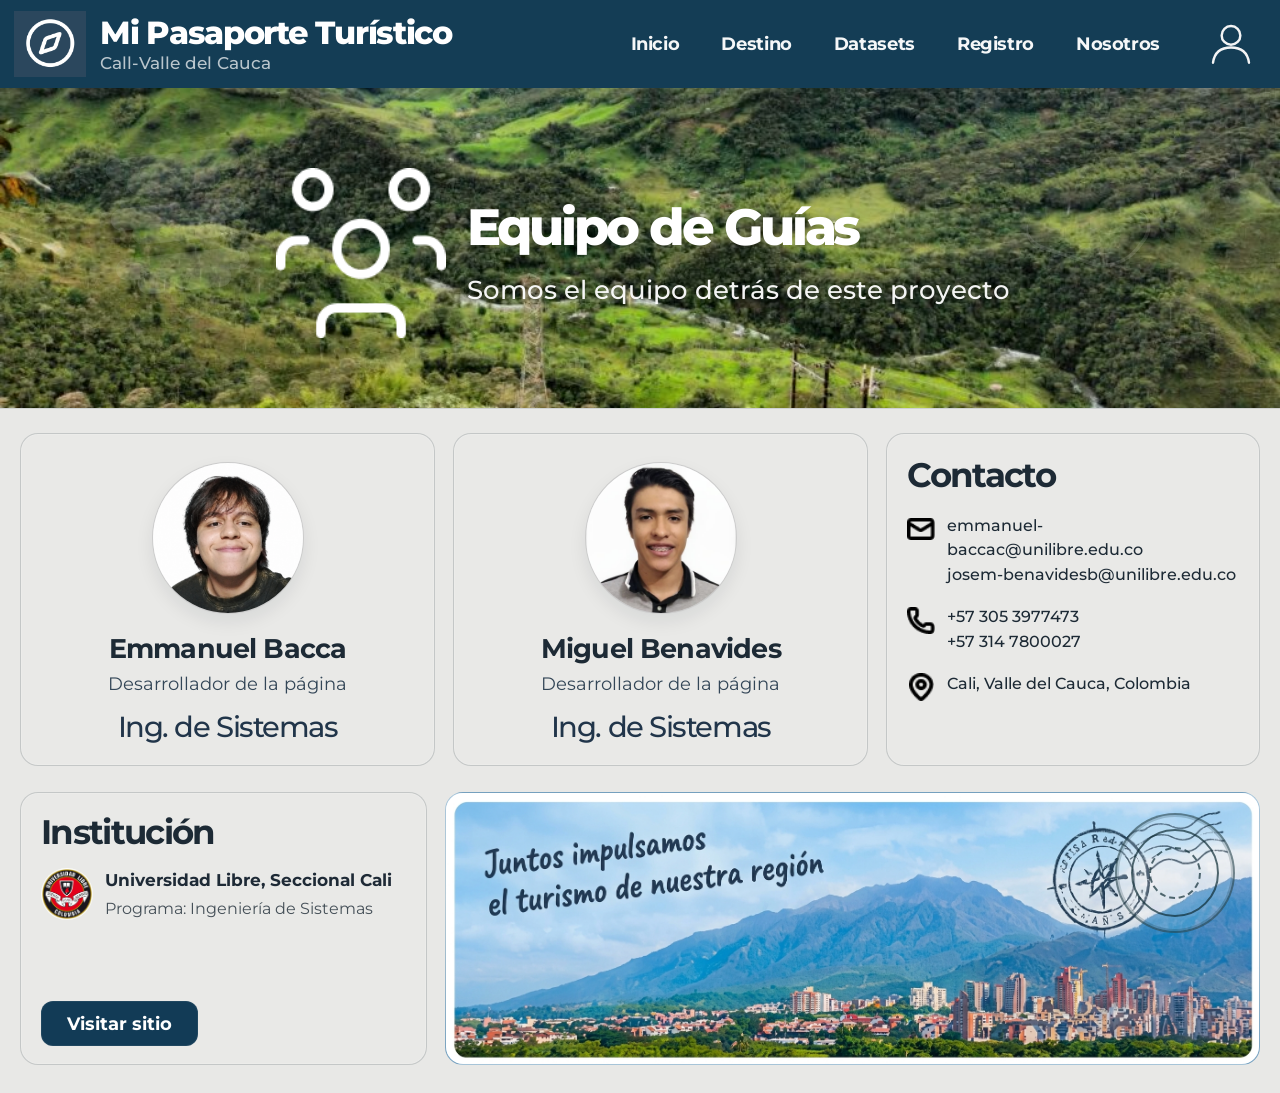
==== commit 71ef6569: "Nosotros" ====
--- a/index.html
+++ b/index.html
@@ -36,116 +36,85 @@
         </button>
       </header>
 
-      <section class="hero-section" id="inicio" aria-label="Contexto regional">
+      <section class="hero-section" id="inicio" aria-label="Equipo de guías">
         <div class="hero-bg" role="img" aria-label="Paisaje del Valle del Cauca"></div>
         <div class="hero-ornament hero-ornament-left" aria-hidden="true"></div>
         <div class="hero-ornament hero-ornament-right" aria-hidden="true"></div>
 
-        <div class="hero-content">
-          <h1>El Producto de Datos</h1>
-          <p>Visualiza y explora la información del sector</p>
+        <div class="hero-content hero-content--team">
+          <div class="hero-graphic" aria-hidden="true">
+            <img src="img/Group (19).png" alt="" />
+          </div>
+          <div class="hero-copy">
+            <h1>Equipo de Guías</h1>
+            <p>Somos el equipo detrás de este proyecto</p>
+          </div>
         </div>
       </section>
 
-      <section class="dashboard" aria-label="Contexto regional del Valle del Cauca">
-        <div class="stats-grid">
-          <article class="stat-card stat-card--people">
-            <div class="stat-icon stat-icon--green">
-              <img src="img/bed-double.png" alt="" />
+      <section class="team-showcase" id="nosotros" aria-label="Equipo de trabajo">
+        <div class="team-grid">
+          <article class="member-card">
+            <div class="member-photo">
+              <img src="img/ChatGPT Image 29 sept 2026, 11_54_32 p.m..png" alt="Emmanuel Bacca" />
             </div>
-            <div class="stat-copy">
-              <span class="stat-label">Total de prestadores</span>
-              <strong>1.248</strong>
-            </div>
+            <h3>Emmanuel Bacca</h3>
+            <p>Desarrollador de la página</p>
+            <strong>Ing. de Sistemas</strong>
           </article>
 
-          <article class="stat-card stat-card--service">
-            <div class="stat-icon stat-icon--purple">
-              <img src="img/Group.png" alt="" />
+          <article class="member-card">
+            <div class="member-photo">
+              <img src="img/miguel.jpeg" alt="Miguel Benavides" />
             </div>
-            <div class="stat-copy">
-              <span class="stat-label">Servicio más común</span>
-              <strong>Alojamiento</strong>
-            </div>
+            <h3>Miguel Benavides</h3>
+            <p>Desarrollador de la página</p>
+            <strong>Ing. de Sistemas</strong>
           </article>
 
-          <article class="stat-card stat-card--city">
-            <div class="stat-icon stat-icon--blue">
-              <img src="img/leaf.png" alt="" />
+          <aside class="contact-card">
+            <h3>Contacto</h3>
+            <div class="contact-list">
+              <div class="contact-item">
+                <img src="img/Group (20).png" alt="" />
+                <span>
+                  <a href="mailto:emmanuel-baccac@unilibre.edu.co">emmanuel-baccac@unilibre.edu.co</a><br />
+                  <a href="mailto:josem-benavidesb@unilibre.edu.co">josem-benavidesb@unilibre.edu.co</a>
+                </span>
+              </div>
+              <div class="contact-item">
+                <img src="img/Vector (9).png" alt="" />
+                <span>
+                  <a href="https://wa.me/573053977473" target="_blank" rel="noreferrer">+57 305 3977473</a><br />
+                  <a href="https://wa.me/573147800027" target="_blank" rel="noreferrer">+57 314 7800027</a>
+                </span>
+              </div>
+              <div class="contact-item">
+                <img src="img/Group (21).png" alt="" />
+                <span>Cali, Valle del Cauca, Colombia</span>
+              </div>
             </div>
-            <div class="stat-copy">
-              <span class="stat-label">Municipio con más registros</span>
-              <strong>Cali</strong>
-            </div>
-          </article>
+          </aside>
         </div>
 
-        <div class="panels-grid">
-          <article class="panel panel--donut">
-            <h3>Prestadores por tipo de servicio</h3>
-            <div class="donut-layout">
-              <div class="donut-chart" aria-label="Gráfico circular por tipo de servicio">
-                <div class="donut-center"></div>
+        <div class="institution-row">
+          <article class="institution-card">
+            <h3>Institución</h3>
+            <div class="institution-brand">
+              <div class="brand-mini">
+                <img src="img/images.jpg" alt="Universidad Libre" />
               </div>
-
-              <ul class="legend">
-                <li><span class="dot dot--green"></span>22%: Alojamiento</li>
-                <li><span class="dot dot--blue"></span>10%: Cultura</li>
-                <li><span class="dot dot--orange"></span>8%: Ecoturismo</li>
-                <li><span class="dot dot--gold"></span>18%: Gastronomía</li>
-                <li><span class="dot dot--red"></span>27%: Otros</li>
-                <li><span class="dot dot--brown"></span>15%: Transporte</li>
-              </ul>
+              <div class="institution-meta">
+                <strong>Universidad Libre, Seccional Cali</strong>
+                <span>Programa: Ingeniería de Sistemas</span>
+              </div>
             </div>
+            <a class="institution-button" href="https://www.unilibre.edu.co/" target="_blank" rel="noreferrer">Visitar sitio</a>
           </article>
 
-          <article class="panel panel--bars">
-            <h3>Prestadores por municipio</h3>
-            <div class="bars-layout" aria-label="Gráfico de barras por municipio">
-              <div class="bar-group"><span class="bar-label">Cali</span><div class="bar bar--1" style="height: 72%"><span>412</span></div></div>
-              <div class="bar-group"><span class="bar-label">Buenaventura</span><div class="bar bar--2" style="height: 58%"><span>128</span></div></div>
-              <div class="bar-group"><span class="bar-label">Palmira</span><div class="bar bar--3" style="height: 41%"><span>94</span></div></div>
-              <div class="bar-group"><span class="bar-label">Buga</span><div class="bar bar--4" style="height: 35%"><span>87</span></div></div>
-              <div class="bar-group"><span class="bar-label">Cartago</span><div class="bar bar--5" style="height: 29%"><span>72</span></div></div>
-              <div class="bar-group"><span class="bar-label">Otros</span><div class="bar bar--6" style="height: 100%"><span>455</span></div></div>
-            </div>
-          </article>
-
-          <article class="panel panel--map">
-            <h3>Distribución en el Valle del Cauca</h3>
-            <div class="map-layout">
-              <div class="map-shell map-shell--clean">
-                <img src="img/mapa-departamento-valle-del-cauca-contorno.png" alt="Mapa del Valle del Cauca" />
-              </div>
-              <div class="map-legend">
-                <div class="legend-row"><span class="map-dot map-dot--blue"></span> Cali</div>
-                <div class="legend-row"><span class="map-dot map-dot--pink"></span> Buenaventura</div>
-                <div class="legend-row"><span class="map-dot map-dot--purple"></span> Yumbo</div>
-                <div class="legend-row"><span class="map-dot map-dot--orange"></span> Buga</div>
-                <div class="legend-row"><span class="map-dot map-dot--green"></span> Jamundí</div>
-                <div class="legend-row"><span class="map-dot map-dot--red"></span> Palmira</div>
-                <div class="legend-row"><span class="map-dot map-dot--brown"></span> Calima el Darién</div>
-                <div class="legend-row"><span class="map-dot map-dot--gold"></span> Otros</div>
-              </div>
-            </div>
-          </article>
-
-          <article class="panel panel--matrix">
-            <h3>Matrices claves</h3>
-            <ul class="matrix-list">
-              <li>
-                <img src="img/bed-double.png" alt="" />
-                <div><strong>65%</strong> Alojamiento y gastronomía</div>
-              </li>
-              <li>
-                <img src="img/Group.png" alt="" />
-                <div><strong>35%</strong> Turismo cultural y recreativo</div>
-              </li>
-              <li>
-                <img src="img/leaf.png" alt="" />
-                <div><strong>10%</strong> Ecosistema y naturaleza</div>
-              </li>
-            </ul>
+          <article class="scenic-card">
+            <img src="img/Gemini_Generated_Image_jcgypgjcgypgjcgy.jpg" alt="Paisaje del Valle del Cauca" />
+            <div class="scenic-stamp" aria-hidden="true"></div>
           </article>
         </div>
       </section>
--- a/styles.css
+++ b/styles.css
@@ -82,17 +82,18 @@
   width: 72px;
   height: 72px;
   border-radius: 50%;
-  background: rgba(255, 255, 255, 0.96);
-  display: flex;
-  align-items: center;
-  justify-content: center;
-  padding: 8px;
+  background: transparent;
+  display: flex;
+  align-items: center;
+  justify-content: center;
+  padding: 0;
 }
 
 .brand-mark-wrap img {
   width: 100%;
   height: 100%;
   object-fit: contain;
+  filter: none;
 }
 
 .brand-text {
@@ -249,6 +250,36 @@
   padding: 34px 80px 24px;
 }
 
+.hero-content--team {
+  flex-direction: row;
+  align-items: center;
+  gap: 14px;
+  padding-left: 60px;
+  padding-right: 60px;
+}
+
+.hero-graphic {
+  width: 180px;
+  height: 170px;
+  display: flex;
+  align-items: center;
+  justify-content: center;
+  margin-right: 2px;
+}
+
+.hero-graphic img {
+  width: 100%;
+  height: 100%;
+  object-fit: contain;
+  filter: brightness(1.05);
+}
+
+.hero-copy {
+  display: flex;
+  flex-direction: column;
+  justify-content: center;
+}
+
 .hero-content h1 {
   margin: 0;
   color: #fff;
@@ -268,11 +299,281 @@
   text-shadow: 0 2px 10px rgba(0, 0, 0, 0.18);
 }
 
-.dashboard {
+.team-showcase {
   max-width: 1360px;
   margin: 0 auto;
-  padding: 18px 20px 26px;
+  padding: 24px 20px 28px;
   background: rgba(235, 235, 233, 0.75);
+}
+
+.team-grid {
+  display: grid;
+  grid-template-columns: 1fr 1fr 0.9fr;
+  gap: 18px;
+  align-items: stretch;
+}
+
+.member-card,
+.contact-card,
+.institution-card,
+.scenic-card {
+  background: rgba(246, 246, 246, 0.1);
+  border: 1px solid rgba(102, 112, 117, 0.28);
+  border-radius: 18px;
+  box-shadow: inset 0 0 0 1px rgba(255, 255, 255, 0.12);
+}
+
+.member-card {
+  padding: 18px 18px 20px;
+  min-height: 290px;
+  display: flex;
+  flex-direction: column;
+  align-items: center;
+  justify-content: flex-start;
+  text-align: center;
+}
+
+.member-photo {
+  width: 152px;
+  height: 152px;
+  border-radius: 50%;
+  overflow: hidden;
+  border: 1px solid rgba(27, 27, 27, 0.06);
+  background: #d8d8d8;
+  margin: 10px auto 18px;
+  box-shadow: 0 8px 18px rgba(14, 24, 32, 0.08);
+}
+
+.member-photo img {
+  width: 100%;
+  height: 100%;
+  object-fit: cover;
+}
+
+.member-card h3,
+.contact-card h3,
+.institution-card h3 {
+  margin: 0;
+  font-size: 1.1rem;
+  color: #1d2a35;
+  letter-spacing: -0.03em;
+}
+
+.member-card h3 {
+  font-size: clamp(1.7rem, 2vw, 2.2rem);
+  font-weight: 700;
+  margin-bottom: 8px;
+}
+
+.member-card p {
+  margin: 0;
+  font-size: 1.1rem;
+  color: #203548;
+  opacity: 0.9;
+  font-weight: 400;
+}
+
+.member-card strong {
+  display: block;
+  margin-top: 16px;
+  font-size: 1.8rem;
+  line-height: 1.2;
+  letter-spacing: -0.05em;
+  font-weight: 500;
+  color: #21354a;
+}
+
+.contact-card {
+  padding: 20px 20px 18px;
+  min-height: 290px;
+}
+
+.contact-card h3 {
+  font-size: 2.1rem;
+  font-weight: 700;
+  margin-bottom: 18px;
+  letter-spacing: -0.05em;
+}
+
+.contact-list {
+  display: grid;
+  gap: 18px;
+}
+
+.contact-item {
+  display: flex;
+  align-items: flex-start;
+  gap: 12px;
+  color: #1d2a35;
+  font-size: 1.02rem;
+  line-height: 1.5;
+}
+
+.contact-item img {
+  width: 28px;
+  height: 28px;
+  object-fit: contain;
+  flex-shrink: 0;
+  margin-top: 2px;
+}
+
+.contact-item span {
+  display: inline-block;
+  font-weight: 500;
+}
+
+.contact-item a {
+  color: inherit;
+  text-decoration: none;
+}
+
+.institution-row {
+  display: grid;
+  grid-template-columns: 0.9fr 1.8fr;
+  gap: 18px;
+  margin-top: 26px;
+}
+
+.institution-card {
+  padding: 18px 20px 18px;
+  min-height: 240px;
+  display: flex;
+  flex-direction: column;
+  justify-content: flex-start;
+}
+
+.institution-card h3 {
+  font-size: 2.1rem;
+  font-weight: 700;
+  margin-bottom: 16px;
+  letter-spacing: -0.05em;
+}
+
+.institution-brand {
+  display: flex;
+  align-items: center;
+  gap: 12px;
+  margin-bottom: 28px;
+}
+
+.brand-mini {
+  width: 52px;
+  height: 52px;
+  border-radius: 50%;
+  background: #d7d7d7;
+  display: flex;
+  align-items: center;
+  justify-content: center;
+  overflow: hidden;
+}
+
+.brand-mini img {
+  width: 100%;
+  height: 100%;
+  object-fit: cover;
+}
+
+.institution-meta {
+  display: flex;
+  flex-direction: column;
+  gap: 8px;
+}
+
+.institution-meta strong {
+  font-size: 1.05rem;
+  font-weight: 700;
+  color: #1e2a36;
+}
+
+.institution-meta span {
+  font-size: 1.02rem;
+  color: #1d2a35;
+  opacity: 0.8;
+}
+
+.institution-button {
+  display: inline-flex;
+  align-items: center;
+  justify-content: center;
+  width: fit-content;
+  border: none;
+  border-radius: 12px;
+  background: #123b56;
+  color: #fff;
+  padding: 12px 26px;
+  font-size: 1.12rem;
+  font-weight: 700;
+  cursor: pointer;
+  margin-top: auto;
+  text-decoration: none;
+  box-shadow: inset 0 0 0 1px rgba(255,255,255,0.06);
+}
+
+.scenic-card {
+  position: relative;
+  overflow: hidden;
+  min-height: 240px;
+  border-radius: 18px;
+  background: linear-gradient(180deg, #bfe4ff 0%, #d8eefb 38%, #7bb2db 100%);
+}
+
+.scenic-card img {
+  width: 100%;
+  height: 100%;
+  object-fit: cover;
+  display: block;
+}
+
+.scenic-copy {
+  position: absolute;
+  left: 28px;
+  top: 26px;
+  font-size: clamp(1.6rem, 2vw, 2.7rem);
+  line-height: 1.2;
+  letter-spacing: -0.05em;
+  font-weight: 500;
+  color: rgba(255, 255, 255, 0.95);
+  text-shadow: 0 2px 10px rgba(0, 0, 0, 0.15);
+  font-style: italic;
+  max-width: 380px;
+}
+
+.scenic-stamp {
+  position: absolute;
+  right: 24px;
+  top: 20px;
+  width: 120px;
+  height: 120px;
+  border: 2px solid rgba(16, 46, 55, 0.55);
+  border-radius: 50%;
+  background: rgba(255, 255, 255, 0.18);
+  box-shadow: inset 0 0 0 2px rgba(16, 46, 55, 0.2);
+}
+
+.scenic-stamp::before,
+.scenic-stamp::after {
+  content: "";
+  position: absolute;
+  inset: 14px;
+  border: 2px solid rgba(16, 46, 55, 0.7);
+  border-radius: 50%;
+}
+
+.scenic-stamp::after {
+  inset: 32px;
+  border-style: dashed;
+}
+
+@media (max-width: 980px) {
+  .team-grid,
+  .institution-row {
+    grid-template-columns: 1fr;
+  }
+
+  .hero-content--team {
+    padding-left: 24px;
+    padding-right: 24px;
+  }
 }
 
 .stats-grid {
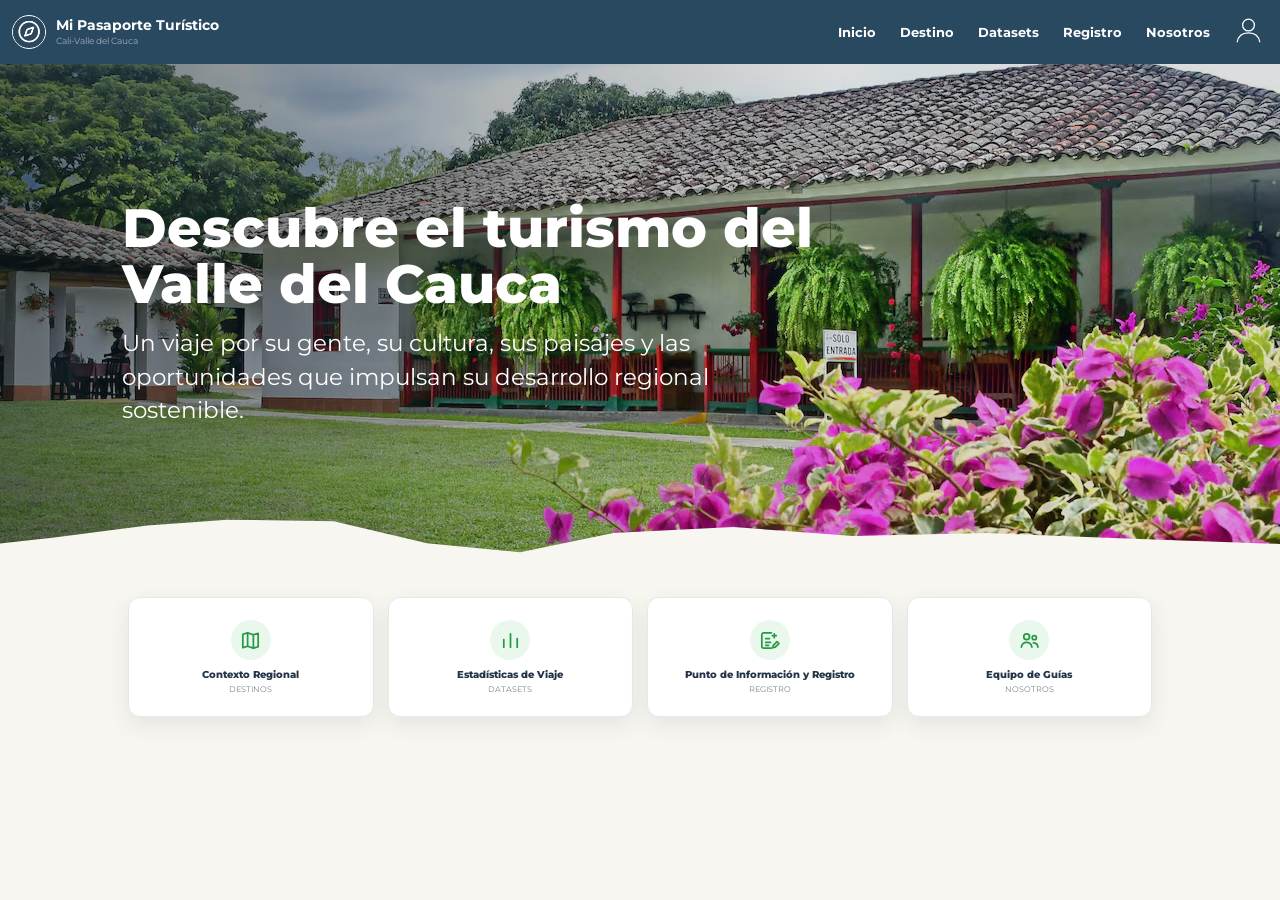
==== commit 51b47174: "added final" ====
--- a/index.html
+++ b/index.html
@@ -1,125 +1,12 @@
 <!doctype html>
 <html lang="es">
-  <head>
-    <meta charset="UTF-8" />
-    <meta name="viewport" content="width=device-width, initial-scale=1.0" />
-    <meta name="description" content="Mi pasaporte turístico del Valle del Cauca." />
-    <title>Mi Pasaporte Turístico | Valle del Cauca</title>
-    <link rel="preconnect" href="https://fonts.googleapis.com" />
-    <link rel="preconnect" href="https://fonts.gstatic.com" crossorigin />
-    <link href="https://fonts.googleapis.com/css2?family=Montserrat:wght@400;500;600;700;800&display=swap" rel="stylesheet" />
-    <link rel="stylesheet" href="styles.css" />
-  </head>
-  <body>
-    <main class="page-shell">
-      <header class="site-header">
-        <div class="brand" aria-label="Mi Pasaporte Turístico">
-          <div class="brand-mark-wrap">
-            <img src="img/logo.png" alt="Mi Pasaporte Turístico" />
-          </div>
-          <div class="brand-text">
-            <strong>Mi Pasaporte Turístico</strong>
-            <small>Call-Valle del Cauca</small>
-          </div>
-        </div>
-
-        <nav class="main-nav" aria-label="Navegación principal">
-          <a href="#inicio">Inicio</a>
-          <a href="#destino">Destino</a>
-          <a href="#datasets">Datasets</a>
-          <a href="#registro">Registro</a>
-          <a href="#nosotros">Nosotros</a>
-        </nav>
-
-        <button class="profile-button" aria-label="Abrir perfil">
-          <svg viewBox="0 0 32 32" aria-hidden="true"><circle cx="16" cy="10" r="6.5" /><path d="M3.5 29c1-7 5.2-10.5 12.5-10.5S27.5 22 28.5 29" /></svg>
-        </button>
-      </header>
-
-      <section class="hero-section" id="inicio" aria-label="Equipo de guías">
-        <div class="hero-bg" role="img" aria-label="Paisaje del Valle del Cauca"></div>
-        <div class="hero-ornament hero-ornament-left" aria-hidden="true"></div>
-        <div class="hero-ornament hero-ornament-right" aria-hidden="true"></div>
-
-        <div class="hero-content hero-content--team">
-          <div class="hero-graphic" aria-hidden="true">
-            <img src="img/Group (19).png" alt="" />
-          </div>
-          <div class="hero-copy">
-            <h1>Equipo de Guías</h1>
-            <p>Somos el equipo detrás de este proyecto</p>
-          </div>
-        </div>
-      </section>
-
-      <section class="team-showcase" id="nosotros" aria-label="Equipo de trabajo">
-        <div class="team-grid">
-          <article class="member-card">
-            <div class="member-photo">
-              <img src="img/ChatGPT Image 29 sept 2026, 11_54_32 p.m..png" alt="Emmanuel Bacca" />
-            </div>
-            <h3>Emmanuel Bacca</h3>
-            <p>Desarrollador de la página</p>
-            <strong>Ing. de Sistemas</strong>
-          </article>
-
-          <article class="member-card">
-            <div class="member-photo">
-              <img src="img/miguel.jpeg" alt="Miguel Benavides" />
-            </div>
-            <h3>Miguel Benavides</h3>
-            <p>Desarrollador de la página</p>
-            <strong>Ing. de Sistemas</strong>
-          </article>
-
-          <aside class="contact-card">
-            <h3>Contacto</h3>
-            <div class="contact-list">
-              <div class="contact-item">
-                <img src="img/Group (20).png" alt="" />
-                <span>
-                  <a href="mailto:emmanuel-baccac@unilibre.edu.co">emmanuel-baccac@unilibre.edu.co</a><br />
-                  <a href="mailto:josem-benavidesb@unilibre.edu.co">josem-benavidesb@unilibre.edu.co</a>
-                </span>
-              </div>
-              <div class="contact-item">
-                <img src="img/Vector (9).png" alt="" />
-                <span>
-                  <a href="https://wa.me/573053977473" target="_blank" rel="noreferrer">+57 305 3977473</a><br />
-                  <a href="https://wa.me/573147800027" target="_blank" rel="noreferrer">+57 314 7800027</a>
-                </span>
-              </div>
-              <div class="contact-item">
-                <img src="img/Group (21).png" alt="" />
-                <span>Cali, Valle del Cauca, Colombia</span>
-              </div>
-            </div>
-          </aside>
-        </div>
-
-        <div class="institution-row">
-          <article class="institution-card">
-            <h3>Institución</h3>
-            <div class="institution-brand">
-              <div class="brand-mini">
-                <img src="img/images.jpg" alt="Universidad Libre" />
-              </div>
-              <div class="institution-meta">
-                <strong>Universidad Libre, Seccional Cali</strong>
-                <span>Programa: Ingeniería de Sistemas</span>
-              </div>
-            </div>
-            <a class="institution-button" href="https://www.unilibre.edu.co/" target="_blank" rel="noreferrer">Visitar sitio</a>
-          </article>
-
-          <article class="scenic-card">
-            <img src="img/Gemini_Generated_Image_jcgypgjcgypgjcgy.jpg" alt="Paisaje del Valle del Cauca" />
-            <div class="scenic-stamp" aria-hidden="true"></div>
-          </article>
-        </div>
-      </section>
-    </main>
-
-    <script src="script.js"></script>
-  </body>
+<head>
+<meta charset="UTF-8" /><meta name="viewport" content="width=device-width, initial-scale=1.0" /><meta name="description" content="Mi Pasaporte Turístico del Valle del Cauca." /><title>Mi Pasaporte Turístico | Valle del Cauca</title>
+<link rel="preconnect" href="https://fonts.googleapis.com" /><link rel="preconnect" href="https://fonts.gstatic.com" crossorigin /><link href="https://fonts.googleapis.com/css2?family=Montserrat:wght@400;500;600;700;800&display=swap" rel="stylesheet" /><link rel="stylesheet" href="styles.css" /><style>.quick-icon svg{width:23px;height:23px;fill:none;stroke:#259a45;stroke-linecap:round;stroke-linejoin:round;stroke-width:1.8}</style>
+</head>
+<body>
+<header class="site-header"><a class="brand" href="index.html" aria-label="Mi Pasaporte Turístico, inicio"><span class="brand-mark"><img src="img/logo.png" alt="" /></span><span class="brand-copy"><strong>Mi Pasaporte Turístico</strong><small>Cali-Valle del Cauca</small></span></a><nav class="main-nav" aria-label="Navegación principal"><a href="index.html">Inicio</a><a href="destino.html">Destino</a><a href="datasets.html">Datasets</a><a href="registro.html">Registro</a><a href="nosotros.html">Nosotros</a></nav><button class="profile-button" type="button" aria-label="Ir a contacto"><svg viewBox="0 0 32 32" aria-hidden="true"><circle cx="16" cy="10" r="6.5" /><path d="M3.5 29c1-7 5.2-10.5 12.5-10.5S27.5 22 28.5 29" /></svg></button><button class="menu-button" type="button" aria-label="Abrir menú" aria-expanded="false"><span></span><span></span><span></span></button></header>
+<main><section class="home-hero" id="inicio"><div class="home-hero-image" role="img" aria-label="Casa tradicional del Valle del Cauca rodeada de flores"></div><div class="home-shade"></div><div class="home-copy"><h1>Descubre el turismo del<br class="desktop-break" /> Valle del Cauca</h1><p>Un viaje por su gente, su cultura, sus paisajes y las<br class="desktop-break" /> oportunidades que impulsan su desarrollo regional<br class="desktop-break" /> sostenible.</p></div><div class="torn-edge" aria-hidden="true"></div></section>
+<section class="quick-links" aria-label="Accesos rápidos"><a class="quick-link" href="destino.html"><span class="quick-icon"><svg viewBox="0 0 24 24" aria-hidden="true"><path d="M4 5.5 9 4l6 2 5-1.5v14L15 20l-6-2-5 1.5z" /><path d="M9 4v14M15 6v14" /></svg></span><span class="quick-title">Contexto Regional</span><span class="quick-subtitle">DESTINOS</span></a><a class="quick-link" href="producto.html"><span class="quick-icon"><svg viewBox="0 0 24 24" aria-hidden="true"><path d="M5 19V11M12 19V5M19 19v-9" /></svg></span><span class="quick-title">Estadísticas de Viaje</span><span class="quick-subtitle">DATASETS</span></a><a class="quick-link" href="registro.html"><span class="quick-icon"><svg viewBox="0 0 24 24" aria-hidden="true"><path d="M14 4H6a2 2 0 0 0-2 2v12a2 2 0 0 0 2 2h8" /><path d="M17 5v4M15 7h4M8 10h4M8 14h5M8 17h3" /><path d="m16 17 3.8-3.8 2 2L18 19l-2.5.5z" /></svg></span><span class="quick-title">Punto de Información y Registro</span><span class="quick-subtitle">REGISTRO</span></a><a class="quick-link" href="nosotros.html"><span class="quick-icon"><svg viewBox="0 0 24 24" aria-hidden="true"><circle cx="9" cy="8" r="3" /><path d="M3.5 19c.6-3.4 2.3-5 5.5-5s4.9 1.6 5.5 5" /><circle cx="17" cy="9" r="2.2" /><path d="M16 14.5c2.8-.1 4.4 1.4 4.8 4.5" /></svg></span><span class="quick-title">Equipo de Guías</span><span class="quick-subtitle">NOSOTROS</span></a></section></main><script src="script.js"></script>
+</body>
 </html>
--- a/styles.css
+++ b/styles.css
@@ -1,915 +1,2 @@
-:root {
-  --navy: #143d55;
-  --navy-soft: #1b4c68;
-  --bg: #e0e1df;
-  --card-bg: rgba(255, 255, 255, 0.08);
-  --panel: #efefee;
-  --white: #ffffff;
-  --ink: #1c2d3b;
-  --muted: #566b78;
-  --line: rgba(17, 42, 52, 0.18);
-  --green: #3fb870;
-  --purple: #9d5fe8;
-  --blue: #2d7fe6;
-  --gold: #f0b941;
-  --orange: #e78c52;
-  --red: #d95a4a;
-  --brown: #8a6c5d;
-}
-
-* {
-  box-sizing: border-box;
-}
-
-html {
-  scroll-behavior: smooth;
-}
-
-body {
-  margin: 0;
-  background: var(--bg);
-  color: var(--ink);
-  font-family: "Montserrat", sans-serif;
-}
-
-a {
-  text-decoration: none;
-  color: inherit;
-}
-
-img {
-  display: block;
-  max-width: 100%;
-}
-
-button,
-input,
-select,
-textarea {
-  font: inherit;
-}
-
-svg {
-  display: block;
-}
-
-.page-shell {
-  min-height: 100vh;
-  background: var(--bg);
-}
-
-.site-header {
-  background: var(--navy);
-  color: var(--white);
-  display: flex;
-  align-items: center;
-  justify-content: space-between;
-  gap: 18px;
-  padding: 0 22px 0 14px;
-  height: 88px;
-  position: relative;
-  z-index: 10;
-}
-
-.brand {
-  display: flex;
-  align-items: center;
-  gap: 14px;
-  min-width: 310px;
-}
-
-.brand-mark-wrap {
-  width: 72px;
-  height: 72px;
-  border-radius: 50%;
-  background: transparent;
-  display: flex;
-  align-items: center;
-  justify-content: center;
-  padding: 0;
-}
-
-.brand-mark-wrap img {
-  width: 100%;
-  height: 100%;
-  object-fit: contain;
-  filter: none;
-}
-
-.brand-text {
-  display: flex;
-  flex-direction: column;
-  justify-content: center;
-  gap: 2px;
-}
-
-.brand-text strong {
-  font-size: 2rem;
-  font-weight: 800;
-  line-height: 1.1;
-  letter-spacing: -0.04em;
-}
-
-.brand-text small {
-  font-size: 1.05rem;
-  color: rgba(255, 255, 255, 0.7);
-  font-weight: 500;
-}
-
-.main-nav {
-  display: flex;
-  align-items: center;
-  justify-content: center;
-  gap: 42px;
-  margin-left: auto;
-  margin-right: 26px;
-  flex-wrap: nowrap;
-}
-
-.main-nav a {
-  color: rgba(255, 255, 255, 0.96);
-  font-size: 1.15rem;
-  font-weight: 700;
-  line-height: 1;
-  letter-spacing: -0.02em;
-}
-
-.profile-button {
-  width: 54px;
-  height: 54px;
-  border: 0;
-  background: transparent;
-  padding: 0;
-  cursor: pointer;
-  color: #fff;
-  display: flex;
-  align-items: center;
-  justify-content: center;
-}
-
-.profile-button svg {
-  width: 46px;
-  height: 46px;
-  stroke: #f3f4f5;
-  fill: none;
-  stroke-width: 1.7;
-  stroke-linecap: round;
-}
-
-.hero-section {
-  position: relative;
-  min-height: 320px;
-  overflow: hidden;
-  background: #dfe2df;
-  border-bottom: 1px solid rgba(14, 32, 39, 0.08);
-}
-
-.hero-bg {
-  position: absolute;
-  inset: 0;
-  background-image: url("img/biodiversidad-en-el-Valle-del-Cauca-1024x576.jpg");
-  background-size: cover;
-  background-position: center center;
-  filter: saturate(0.9) contrast(1.04);
-}
-
-.hero-section::after {
-  content: "";
-  position: absolute;
-  inset: 0;
-  background: rgba(0, 0, 0, 0.12);
-}
-
-.hero-ornament {
-  position: absolute;
-  z-index: 1;
-  background: rgba(255, 255, 255, 0.08);
-  border-radius: 18px;
-  border: 1px solid rgba(255, 255, 255, 0.08);
-  transform: rotate(-6deg);
-}
-
-.hero-ornament-left {
-  left: 86px;
-  top: 26px;
-  width: 180px;
-  height: 170px;
-  opacity: 0.16;
-}
-
-.hero-ornament-left::before,
-.hero-ornament-left::after {
-  content: "";
-  position: absolute;
-  left: 22px;
-  right: 22px;
-  height: 22px;
-  border-radius: 999px;
-  background: rgba(255, 255, 255, 0.72);
-  top: 38px;
-  box-shadow: 0 50px 0 rgba(255, 255, 255, 0.72), 0 100px 0 rgba(255, 255, 255, 0.72);
-}
-
-.hero-ornament-left::after {
-  left: 42px;
-  right: 42px;
-  top: 54px;
-  box-shadow: 0 50px 0 rgba(255, 255, 255, 0.72), 0 100px 0 rgba(255, 255, 255, 0.72);
-}
-
-.hero-ornament-right {
-  right: 116px;
-  top: 84px;
-  width: 150px;
-  height: 110px;
-  opacity: 0.18;
-  transform: rotate(18deg);
-}
-
-.hero-ornament-right::before {
-  content: "";
-  position: absolute;
-  inset: 22px 18px 18px 18px;
-  border: 4px solid rgba(255, 255, 255, 0.7);
-  border-top-width: 0;
-  border-left-width: 0;
-  border-radius: 30px;
-  transform: skewX(-20deg);
-}
-
-.hero-content {
-  position: relative;
-  z-index: 2;
-  max-width: 1360px;
-  margin: 0 auto;
-  min-height: 320px;
-  display: flex;
-  flex-direction: column;
-  justify-content: center;
-  align-items: flex-start;
-  padding: 34px 80px 24px;
-}
-
-.hero-content--team {
-  flex-direction: row;
-  align-items: center;
-  gap: 14px;
-  padding-left: 60px;
-  padding-right: 60px;
-}
-
-.hero-graphic {
-  width: 180px;
-  height: 170px;
-  display: flex;
-  align-items: center;
-  justify-content: center;
-  margin-right: 2px;
-}
-
-.hero-graphic img {
-  width: 100%;
-  height: 100%;
-  object-fit: contain;
-  filter: brightness(1.05);
-}
-
-.hero-copy {
-  display: flex;
-  flex-direction: column;
-  justify-content: center;
-}
-
-.hero-content h1 {
-  margin: 0;
-  color: #fff;
-  font-size: clamp(2.5rem, 4vw, 5rem);
-  line-height: 1.06;
-  letter-spacing: -0.06em;
-  font-weight: 800;
-  text-shadow: 0 2px 10px rgba(0, 0, 0, 0.12);
-}
-
-.hero-content p {
-  margin: 18px 0 0;
-  color: rgba(255, 255, 255, 0.95);
-  font-size: clamp(1.1rem, 2vw, 2.3rem);
-  line-height: 1.3;
-  font-weight: 500;
-  text-shadow: 0 2px 10px rgba(0, 0, 0, 0.18);
-}
-
-.team-showcase {
-  max-width: 1360px;
-  margin: 0 auto;
-  padding: 24px 20px 28px;
-  background: rgba(235, 235, 233, 0.75);
-}
-
-.team-grid {
-  display: grid;
-  grid-template-columns: 1fr 1fr 0.9fr;
-  gap: 18px;
-  align-items: stretch;
-}
-
-.member-card,
-.contact-card,
-.institution-card,
-.scenic-card {
-  background: rgba(246, 246, 246, 0.1);
-  border: 1px solid rgba(102, 112, 117, 0.28);
-  border-radius: 18px;
-  box-shadow: inset 0 0 0 1px rgba(255, 255, 255, 0.12);
-}
-
-.member-card {
-  padding: 18px 18px 20px;
-  min-height: 290px;
-  display: flex;
-  flex-direction: column;
-  align-items: center;
-  justify-content: flex-start;
-  text-align: center;
-}
-
-.member-photo {
-  width: 152px;
-  height: 152px;
-  border-radius: 50%;
-  overflow: hidden;
-  border: 1px solid rgba(27, 27, 27, 0.06);
-  background: #d8d8d8;
-  margin: 10px auto 18px;
-  box-shadow: 0 8px 18px rgba(14, 24, 32, 0.08);
-}
-
-.member-photo img {
-  width: 100%;
-  height: 100%;
-  object-fit: cover;
-}
-
-.member-card h3,
-.contact-card h3,
-.institution-card h3 {
-  margin: 0;
-  font-size: 1.1rem;
-  color: #1d2a35;
-  letter-spacing: -0.03em;
-}
-
-.member-card h3 {
-  font-size: clamp(1.7rem, 2vw, 2.2rem);
-  font-weight: 700;
-  margin-bottom: 8px;
-}
-
-.member-card p {
-  margin: 0;
-  font-size: 1.1rem;
-  color: #203548;
-  opacity: 0.9;
-  font-weight: 400;
-}
-
-.member-card strong {
-  display: block;
-  margin-top: 16px;
-  font-size: 1.8rem;
-  line-height: 1.2;
-  letter-spacing: -0.05em;
-  font-weight: 500;
-  color: #21354a;
-}
-
-.contact-card {
-  padding: 20px 20px 18px;
-  min-height: 290px;
-}
-
-.contact-card h3 {
-  font-size: 2.1rem;
-  font-weight: 700;
-  margin-bottom: 18px;
-  letter-spacing: -0.05em;
-}
-
-.contact-list {
-  display: grid;
-  gap: 18px;
-}
-
-.contact-item {
-  display: flex;
-  align-items: flex-start;
-  gap: 12px;
-  color: #1d2a35;
-  font-size: 1.02rem;
-  line-height: 1.5;
-}
-
-.contact-item img {
-  width: 28px;
-  height: 28px;
-  object-fit: contain;
-  flex-shrink: 0;
-  margin-top: 2px;
-}
-
-.contact-item span {
-  display: inline-block;
-  font-weight: 500;
-}
-
-.contact-item a {
-  color: inherit;
-  text-decoration: none;
-}
-
-.institution-row {
-  display: grid;
-  grid-template-columns: 0.9fr 1.8fr;
-  gap: 18px;
-  margin-top: 26px;
-}
-
-.institution-card {
-  padding: 18px 20px 18px;
-  min-height: 240px;
-  display: flex;
-  flex-direction: column;
-  justify-content: flex-start;
-}
-
-.institution-card h3 {
-  font-size: 2.1rem;
-  font-weight: 700;
-  margin-bottom: 16px;
-  letter-spacing: -0.05em;
-}
-
-.institution-brand {
-  display: flex;
-  align-items: center;
-  gap: 12px;
-  margin-bottom: 28px;
-}
-
-.brand-mini {
-  width: 52px;
-  height: 52px;
-  border-radius: 50%;
-  background: #d7d7d7;
-  display: flex;
-  align-items: center;
-  justify-content: center;
-  overflow: hidden;
-}
-
-.brand-mini img {
-  width: 100%;
-  height: 100%;
-  object-fit: cover;
-}
-
-.institution-meta {
-  display: flex;
-  flex-direction: column;
-  gap: 8px;
-}
-
-.institution-meta strong {
-  font-size: 1.05rem;
-  font-weight: 700;
-  color: #1e2a36;
-}
-
-.institution-meta span {
-  font-size: 1.02rem;
-  color: #1d2a35;
-  opacity: 0.8;
-}
-
-.institution-button {
-  display: inline-flex;
-  align-items: center;
-  justify-content: center;
-  width: fit-content;
-  border: none;
-  border-radius: 12px;
-  background: #123b56;
-  color: #fff;
-  padding: 12px 26px;
-  font-size: 1.12rem;
-  font-weight: 700;
-  cursor: pointer;
-  margin-top: auto;
-  text-decoration: none;
-  box-shadow: inset 0 0 0 1px rgba(255,255,255,0.06);
-}
-
-.scenic-card {
-  position: relative;
-  overflow: hidden;
-  min-height: 240px;
-  border-radius: 18px;
-  background: linear-gradient(180deg, #bfe4ff 0%, #d8eefb 38%, #7bb2db 100%);
-}
-
-.scenic-card img {
-  width: 100%;
-  height: 100%;
-  object-fit: cover;
-  display: block;
-}
-
-.scenic-copy {
-  position: absolute;
-  left: 28px;
-  top: 26px;
-  font-size: clamp(1.6rem, 2vw, 2.7rem);
-  line-height: 1.2;
-  letter-spacing: -0.05em;
-  font-weight: 500;
-  color: rgba(255, 255, 255, 0.95);
-  text-shadow: 0 2px 10px rgba(0, 0, 0, 0.15);
-  font-style: italic;
-  max-width: 380px;
-}
-
-.scenic-stamp {
-  position: absolute;
-  right: 24px;
-  top: 20px;
-  width: 120px;
-  height: 120px;
-  border: 2px solid rgba(16, 46, 55, 0.55);
-  border-radius: 50%;
-  background: rgba(255, 255, 255, 0.18);
-  box-shadow: inset 0 0 0 2px rgba(16, 46, 55, 0.2);
-}
-
-.scenic-stamp::before,
-.scenic-stamp::after {
-  content: "";
-  position: absolute;
-  inset: 14px;
-  border: 2px solid rgba(16, 46, 55, 0.7);
-  border-radius: 50%;
-}
-
-.scenic-stamp::after {
-  inset: 32px;
-  border-style: dashed;
-}
-
-@media (max-width: 980px) {
-  .team-grid,
-  .institution-row {
-    grid-template-columns: 1fr;
-  }
-
-  .hero-content--team {
-    padding-left: 24px;
-    padding-right: 24px;
-  }
-}
-
-.stats-grid {
-  display: grid;
-  grid-template-columns: repeat(3, minmax(0, 1fr));
-  gap: 18px;
-  margin-bottom: 18px;
-}
-
-.stat-card {
-  display: flex;
-  align-items: center;
-  gap: 16px;
-  background: rgba(255, 255, 255, 0.12);
-  border: 1px solid var(--line);
-  border-radius: 12px;
-  min-height: 112px;
-  padding: 18px 22px;
-}
-
-.stat-icon {
-  width: 56px;
-  height: 56px;
-  border-radius: 50%;
-  display: flex;
-  align-items: center;
-  justify-content: center;
-  border: 2px solid currentColor;
-  background: rgba(255, 255, 255, 0.1);
-}
-
-.stat-icon img {
-  width: 32px;
-  height: 32px;
-  object-fit: contain;
-}
-
-.stat-icon--green {
-  color: var(--green);
-}
-
-.stat-icon--purple {
-  color: var(--purple);
-}
-
-.stat-icon--blue {
-  color: var(--blue);
-}
-
-.stat-copy {
-  display: flex;
-  flex-direction: column;
-  gap: 6px;
-}
-
-.stat-label {
-  color: var(--ink);
-  font-size: 1.05rem;
-  font-weight: 500;
-}
-
-.stat-copy strong {
-  font-size: clamp(2rem, 2vw, 3rem);
-  line-height: 1;
-  letter-spacing: -0.05em;
-  font-weight: 800;
-}
-
-.panels-grid {
-  display: grid;
-  grid-template-columns: 1fr 1fr;
-  gap: 16px;
-}
-
-.panel {
-  background: rgba(255, 255, 255, 0.12);
-  border: 1px solid var(--line);
-  border-radius: 10px;
-  min-height: 240px;
-  padding: 18px 18px 16px;
-}
-
-.panel h3 {
-  margin: 0 0 18px;
-  font-size: 1.05rem;
-  font-weight: 700;
-  letter-spacing: -0.02em;
-}
-
-.donut-layout {
-  display: grid;
-  grid-template-columns: 170px 1fr;
-  align-items: center;
-  gap: 20px;
-}
-
-.donut-chart {
-  width: 170px;
-  height: 170px;
-  border-radius: 50%;
-  background: conic-gradient(
-    var(--green) 0 22%,
-    var(--blue) 22% 32%,
-    var(--gold) 32% 50%,
-    var(--red) 50% 77%,
-    var(--brown) 77% 92%,
-    var(--purple) 92% 100%
-  );
-  position: relative;
-  margin: 0 auto;
-}
-
-.donut-chart::before {
-  content: "";
-  position: absolute;
-  inset: 18px;
-  background: rgba(255, 255, 255, 0.24);
-  border-radius: 50%;
-}
-
-.donut-center {
-  position: absolute;
-  inset: 34px;
-  background: rgba(255, 255, 255, 0.18);
-  border-radius: 50%;
-  z-index: 1;
-}
-
-.legend {
-  list-style: none;
-  margin: 0;
-  padding: 0;
-  display: grid;
-  gap: 8px;
-  font-size: 0.95rem;
-  color: var(--ink);
-}
-
-.legend li {
-  display: flex;
-  align-items: center;
-  gap: 10px;
-}
-
-.dot {
-  width: 10px;
-  height: 10px;
-  border-radius: 50%;
-  display: inline-block;
-}
-
-.dot--green { background: var(--green); }
-.dot--blue { background: var(--blue); }
-.dot--orange { background: var(--orange); }
-.dot--gold { background: var(--gold); }
-.dot--red { background: var(--red); }
-.dot--brown { background: var(--brown); }
-
-.bars-layout {
-  display: flex;
-  align-items: end;
-  justify-content: space-between;
-  height: 200px;
-  gap: 10px;
-  margin-top: 22px;
-  padding: 0 18px 6px;
-}
-
-.bar-group {
-  flex: 1;
-  display: flex;
-  flex-direction: column;
-  justify-content: end;
-  align-items: center;
-  gap: 8px;
-  height: 100%;
-}
-
-.bar {
-  width: 40px;
-  min-height: 16px;
-  border-radius: 8px 8px 0 0;
-  position: relative;
-  display: flex;
-  align-items: flex-start;
-  justify-content: center;
-  background: linear-gradient(180deg, #5a7ea0, #203d5a);
-}
-
-.bar span {
-  position: absolute;
-  top: -20px;
-  font-size: 0.7rem;
-  color: var(--ink);
-  font-weight: 600;
-}
-
-.bar-label {
-  font-size: 0.68rem;
-  color: var(--muted);
-  text-align: center;
-  min-height: 34px;
-  line-height: 1.2;
-}
-
-.map-layout {
-  display: grid;
-  grid-template-columns: 1.2fr 0.8fr;
-  gap: 18px;
-  align-items: center;
-}
-
-.map-shell {
-  position: relative;
-  max-width: 360px;
-  margin: 0 auto;
-}
-
-.map-shell img {
-  width: 100%;
-  max-width: 350px;
-  display: block;
-  filter: drop-shadow(0 4px 12px rgba(20, 51, 68, 0.08));
-}
-
-.map-shell--clean img {
-  opacity: 1;
-}
-
-.map-legend {
-  display: grid;
-  gap: 10px;
-  font-size: 0.82rem;
-  color: var(--ink);
-}
-
-.legend-row {
-  display: flex;
-  align-items: center;
-  gap: 8px;
-}
-
-.map-dot {
-  width: 10px;
-  height: 10px;
-  border-radius: 50%;
-  display: inline-block;
-}
-
-.map-dot--blue { background: var(--blue); }
-.map-dot--pink { background: #d36daf; }
-.map-dot--purple { background: #8e5bd9; }
-.map-dot--orange { background: #d08b34; }
-.map-dot--green { background: #3a9e5b; }
-.map-dot--red { background: #d85a57; }
-.map-dot--brown { background: #9a754c; }
-.map-dot--gold { background: #d7b14c; }
-
-.matrix-list {
-  list-style: none;
-  padding: 0;
-  margin: 0;
-  display: grid;
-  gap: 18px;
-}
-
-.matrix-list li {
-  display: flex;
-  align-items: center;
-  gap: 16px;
-  font-size: 0.9rem;
-  color: var(--ink);
-  font-weight: 600;
-}
-
-.matrix-list img {
-  width: 36px;
-  height: 36px;
-  object-fit: contain;
-}
-
-.matrix-list strong {
-  font-size: 1.3rem;
-  margin-right: 8px;
-  letter-spacing: -0.04em;
-}
-
-@media (max-width: 980px) {
-  .site-header {
-    height: auto;
-    padding: 14px 18px;
-    flex-wrap: wrap;
-  }
-
-  .brand {
-    min-width: 0;
-  }
-
-  .main-nav {
-    width: 100%;
-    justify-content: space-between;
-    gap: 16px;
-    margin: 0;
-    overflow-x: auto;
-  }
-
-  .stats-grid,
-  .panels-grid {
-    grid-template-columns: 1fr;
-  }
-
-  .hero-content {
-    padding: 26px 24px 18px;
-  }
-}
-
-@media (max-width: 620px) {
-  .hero-section {
-    min-height: 260px;
-  }
-
-  .hero-content {
-    min-height: 260px;
-  }
-
-  .donut-layout,
-  .map-layout {
-    grid-template-columns: 1fr;
-  }
-
-  .bars-layout {
-    gap: 8px;
-    padding: 0 6px 4px;
-  }
-
-  .bar {
-    width: 30px;
-  }
-}
+@media(max-width:800px){.section-hero-content{min-width:0}.section-hero-content>div{min-width:0}.section-hero-content h2{overflow-wrap:anywhere}.section-hero-content p{line-height:1.35}.table-wrap{max-width:100%;overflow-x:auto}.dataset-shell,.team-shell{width:100%}.product-shell{width:100%;overflow:hidden}.product-stats article{padding:12px 14px}.product-stats strong{font-size:18px}.product-panel{min-width:0}.product-panel .map-layout{grid-template-columns:minmax(0,1fr) minmax(0,1fr)}.register-layout form h2{line-height:1.25}.contact-card a{overflow-wrap:anywhere}}
+:root{--navy:#294961;--ink:#243548;--muted:#65798b;--cream:#f8f6f0;--line:#dfe5e8;--green:#259a45;--shadow:0 8px 22px rgba(28,54,68,.09)}*{box-sizing:border-box}html{scroll-behavior:smooth}body{margin:0;background:var(--cream);color:var(--ink);font-family:Montserrat,Arial,sans-serif}a{text-decoration:none;color:inherit}img{display:block;max-width:100%}button,input,select,textarea{font:inherit}.site-header{height:64px;background:var(--navy);color:#fff;display:flex;align-items:center;padding:0 22px 0 12px;gap:18px;position:sticky;top:0;z-index:10}.brand{display:flex;align-items:center;gap:10px;min-width:300px}.brand-mark{width:34px;height:34px;display:grid;place-items:center;border:1px solid #fff;border-radius:50%;overflow:hidden}.brand-mark img{width:100%;height:100%;object-fit:contain}.brand-copy{display:flex;flex-direction:column;gap:2px}.brand-copy strong{font-size:14px;line-height:1.1}.brand-copy small{font-size:9px;opacity:.55}.main-nav{display:flex;gap:24px;margin-left:auto}.main-nav a{font-size:13px;font-weight:700}.profile-button,.menu-button{border:0;background:none;color:#fff;cursor:pointer}.profile-button{width:30px;height:34px}.profile-button svg{width:29px;fill:none;stroke:currentColor;stroke-width:1.4}.menu-button{display:none}.menu-button span{display:block;width:22px;height:2px;background:#fff;margin:4px}.home-hero{height:min(505px,70vh);min-height:430px;position:relative;overflow:hidden}.home-hero-image{position:absolute;inset:0;background:url("img/fondovalle.png") center 54%/cover}.home-shade{position:absolute;inset:0;background:linear-gradient(90deg,rgba(15,26,31,.58),rgba(15,26,31,.15) 65%)}.home-copy{position:absolute;z-index:2;left:9.5%;top:27%;color:#fff}.home-copy h1{font-size:clamp(2.4rem,4.2vw,4.1rem);line-height:1.04;margin:0;font-weight:800}.home-copy p{font-size:clamp(1rem,1.8vw,1.55rem);line-height:1.45;margin:15px 0 0}.torn-edge{position:absolute;bottom:-1px;left:-2%;width:104%;height:74px;background:var(--cream);clip-path:polygon(0 68%,6% 56%,13% 40%,19% 32%,27% 34%,34% 64%,41% 76%,48% 50%,57% 42%,66% 54%,76% 50%,86% 57%,100% 66%,100% 100%,0 100%)}.quick-links{max-width:1060px;margin:auto;display:grid;grid-template-columns:repeat(4,1fr);gap:14px;padding:28px 18px 44px}.quick-link{background:#fff;border:1px solid #e5e9ea;border-radius:12px;min-height:120px;display:flex;flex-direction:column;align-items:center;justify-content:center;text-align:center;box-shadow:var(--shadow);transition:.2s}.quick-link:hover{transform:translateY(-3px)}.quick-icon{width:40px;height:40px;border-radius:50%;background:#eaf7ed;color:var(--green);display:grid;place-items:center;font-size:25px;margin-bottom:9px}.quick-title{font-size:10px;font-weight:800;line-height:1.25}.quick-subtitle{font-size:8px;color:#798692;margin-top:2px}.section-hero{height:156px;position:relative;overflow:hidden;color:#fff}.section-hero:before{content:"";position:absolute;inset:0;background:linear-gradient(90deg,rgba(10,24,29,.76),rgba(10,24,29,.42)),url("img/naturaleza-dovio-valle-del-cauca-colombia.jpg") center/cover}.dataset-hero:before{background:linear-gradient(90deg,rgba(10,24,29,.72),rgba(10,24,29,.38)),url("img/CALIMA-VALLE-DEL-CAUCA.webp") center/cover}.register-hero:before{background:linear-gradient(90deg,rgba(10,24,29,.7),rgba(10,24,29,.35)),url("img/Tour-A-Las-Haciendas-Azucareras-del-valle-1-1.webp") center/cover}.team-hero:before{background:linear-gradient(90deg,rgba(10,24,29,.74),rgba(10,24,29,.38)),url("img/fondovalle.png") center/cover}.section-hero-content{position:relative;z-index:1;max-width:1180px;height:100%;margin:auto;display:flex;align-items:center;gap:28px;padding:0 30px}.section-hero-content img{width:105px;height:105px;object-fit:contain;filter:brightness(0) invert(1)}.section-hero h2{font-size:clamp(1.6rem,3vw,2.4rem);margin:0}.section-hero p{font-size:clamp(.95rem,1.5vw,1.25rem);margin:7px 0 0}.regional-layout{max-width:1180px;margin:auto;padding:20px 20px 55px;display:grid;grid-template-columns:175px 1fr;gap:25px;background:#fff}.side-nav{display:flex;flex-direction:column;gap:16px;padding-top:13px}.side-nav a{font-size:11px;color:var(--muted)}.side-nav a:hover{color:var(--navy);font-weight:700}.regional-content{display:flex;flex-direction:column;gap:35px}.regional-content section>h2,.regional-content section>h3{margin:0 0 10px}.regional-content h2{font-size:1.45rem}.regional-content h3{font-size:1.08rem}.regional-content p{font-size:11px;color:var(--muted);max-width:720px;margin:0}.highlight-grid,.innovation-grid{display:grid;grid-template-columns:1fr 1fr;gap:14px;margin-top:18px}.highlight-grid article,.innovation-grid strong{background:#fcf7eb;border-radius:5px;padding:15px 17px}.highlight-grid strong{display:block;font-size:12px}.highlight-grid span{font-size:10px;color:var(--muted);display:block;margin-top:5px}.regional-card{border:1px solid var(--line);border-radius:8px;overflow:hidden}.card-image{height:135px;background-size:cover;background-position:center}.impact-image{background-image:url("img/68e823a0b5ee5.webp")}.value-image{background-image:url("img/W4J6AGHVF5CB7OOMYUEHC7H5XI.jpg")}.regional-card h3,.regional-card p{margin:14px 18px}.stats-row{display:grid;grid-template-columns:repeat(3,1fr);gap:14px;padding:8px 18px 18px}.stats-row div{background:#fcf7eb;border-radius:5px;text-align:center;padding:12px}.stats-row strong{display:block;font-size:1.1rem}.stats-row span{font-size:10px;color:var(--muted)}.service-list{display:grid;gap:12px}.service-list article{display:grid;grid-template-columns:42px 1fr 45px;align-items:center;gap:12px;background:#fcf7eb;border-radius:5px;padding:10px 13px}.service-list img{width:29px;height:29px;object-fit:contain}.service-list strong,.service-list span{display:block}.service-list strong{font-size:11px}.service-list span{font-size:8px;color:var(--muted);margin-top:3px}.service-list em{background:var(--navy);color:#fff;border-radius:4px;padding:4px;font-style:normal;font-size:10px;text-align:center}.service-list i{display:block;height:3px;background:#999;margin-top:7px}.service-list i b{height:100%;display:block;background:var(--green)}.innovation-grid strong{font-size:12px;color:var(--ink)}.dataset-shell,.team-shell{max-width:1180px;margin:auto;padding:18px 20px 48px}.dataset-top,.dataset-bottom{display:grid;grid-template-columns:1fr 1.35fr;gap:16px}.dataset-bottom{grid-template-columns:.8fr 1.2fr;margin-top:16px}.panel{background:#fff;border:1px solid var(--line);border-radius:7px;padding:17px}.panel h3{font-size:13px;margin:0 0 13px}.source-panel strong{font-size:12px;color:var(--navy)}.panel p{font-size:10px;color:var(--muted);line-height:1.45}.panel>a,.institution-card>a{display:inline-block;background:var(--navy);color:#fff;padding:6px 10px;border-radius:4px;font-size:9px;font-weight:700}.logo-panel{display:grid;place-items:center}.logo-panel img{max-height:105px;object-fit:contain}.meta-panel dl{display:grid;grid-template-columns:1fr 1fr;gap:13px 10px;font-size:10px}.meta-panel dt{color:var(--muted)}.meta-panel dd{margin:0;font-weight:600}.table-wrap{overflow:auto}.table-panel table{width:100%;border-collapse:collapse;font-size:9px}.table-panel th{background:#edf2f5;text-align:left;padding:7px}.table-panel td{padding:8px;border-bottom:1px solid #edf0f1;color:var(--muted)}.action-row{display:flex;justify-content:flex-end;gap:10px;margin-top:14px;flex-wrap:wrap}.data-button{border:0;background:var(--navy);color:#fff;border-radius:4px;padding:7px 10px;font-size:9px;font-weight:700;cursor:pointer}.data-button.success{background:#318b4f}.data-button.violet{background:#6428a1}.register-layout{max-width:1180px;margin:auto;padding:18px 20px 48px;display:grid;grid-template-columns:145px 1fr;gap:14px;background:var(--cream)}.register-layout aside{background:#f1e9db;border-radius:6px;padding:15px;text-align:center}.register-layout aside img{height:100px;width:100%;object-fit:cover}.register-layout aside em{display:block;color:#827c70;font-size:12px;margin:18px 0}.register-layout aside span{font-size:29px;color:#777}.register-layout form{background:#fff;border:1px solid var(--line);border-radius:6px;padding:14px}.register-layout form h2{font-size:18px;margin:0 0 16px}.register-layout label{display:block;font-size:11px;color:var(--muted);margin-top:10px}.register-layout input,.register-layout select,.register-layout textarea{display:block;width:100%;margin-top:5px;border:0;background:#fafafa;padding:8px;border-radius:4px;font-size:10px;resize:vertical}.register-layout input:focus,.register-layout select:focus,.register-layout textarea:focus{outline:2px solid #b9d8c2}.required-note{display:none;color:#df4e45;font-size:9px;margin:7px 0}.submit-button{width:100%;border:0;border-radius:4px;background:var(--navy);color:#fff;padding:7px;cursor:pointer;font-size:12px}.form-status{font-size:10px;padding:7px;margin-top:7px;text-align:center;border-radius:4px}.form-status.success{background:#def3e2;color:#246b38}.form-status.error{background:#fde3e0;color:#a9362f}.team-shell{background:var(--cream)}.team-grid{display:grid;grid-template-columns:1fr 1fr .9fr;gap:16px}.member-card,.contact-card,.institution-card,.scenic-card{background:#fff;border:1px solid var(--line);border-radius:8px;padding:15px}.member-card{text-align:center}.member-card>img{width:92px;height:92px;object-fit:cover;border-radius:50%;margin:0 auto 10px}.member-card h3,.contact-card h3,.institution-card h3{font-size:14px;margin:0 0 8px}.member-card p,.contact-card p,.institution-card p{font-size:10px;color:var(--muted);line-height:1.7}.member-card strong{font-size:14px;font-weight:500}.institution-row{display:grid;grid-template-columns:.85fr 1.4fr;gap:16px;margin-top:16px}.institution-card p{display:grid;grid-template-columns:42px 1fr;gap:7px;align-items:center}.institution-card p img{width:42px;height:42px;border-radius:50%;grid-row:span 2}.institution-card p span{grid-column:2}.scenic-card{position:relative;padding:0;overflow:hidden}.scenic-card img{width:100%;height:100%;min-height:145px;object-fit:cover}.scenic-card b{position:absolute;top:17px;left:18px;color:#17354d;font-size:17px;font-style:italic}@media(max-width:800px){.site-header{height:60px;padding:0 14px}.brand{min-width:0}.brand-copy strong{font-size:12px}.main-nav{display:none;position:absolute;top:60px;left:0;right:0;background:var(--navy);padding:10px 18px;flex-direction:column;gap:0}.main-nav.is-open{display:flex}.main-nav a{padding:10px 0}.menu-button{display:block}.home-hero{min-height:510px}.home-copy{left:8%;top:24%}.desktop-break{display:none}.quick-links{grid-template-columns:1fr 1fr}.regional-layout{grid-template-columns:1fr;padding:18px 16px 40px}.side-nav{flex-direction:row;flex-wrap:wrap;gap:10px 16px}.dataset-top,.dataset-bottom,.team-grid,.institution-row{grid-template-columns:1fr}.register-layout{grid-template-columns:1fr;padding:14px}.register-layout aside{display:none}.section-hero-content{padding:0 18px;gap:14px}.section-hero-content img{width:75px;height:75px}.section-hero h2{font-size:1.45rem}.section-hero p{font-size:.85rem}.highlight-grid,.innovation-grid{grid-template-columns:1fr}.service-list article{grid-template-columns:34px 1fr 40px}.table-panel{padding:12px 9px}.panel{padding:14px}.regional-content{gap:28px}}@media(max-width:430px){.quick-links{grid-template-columns:1fr}.home-copy h1{font-size:2.25rem}.home-copy p{font-size:1rem}.stats-row{gap:7px;padding-left:8px;padding-right:8px}.stats-row div{padding:9px 4px}.stats-row span{font-size:8px}}
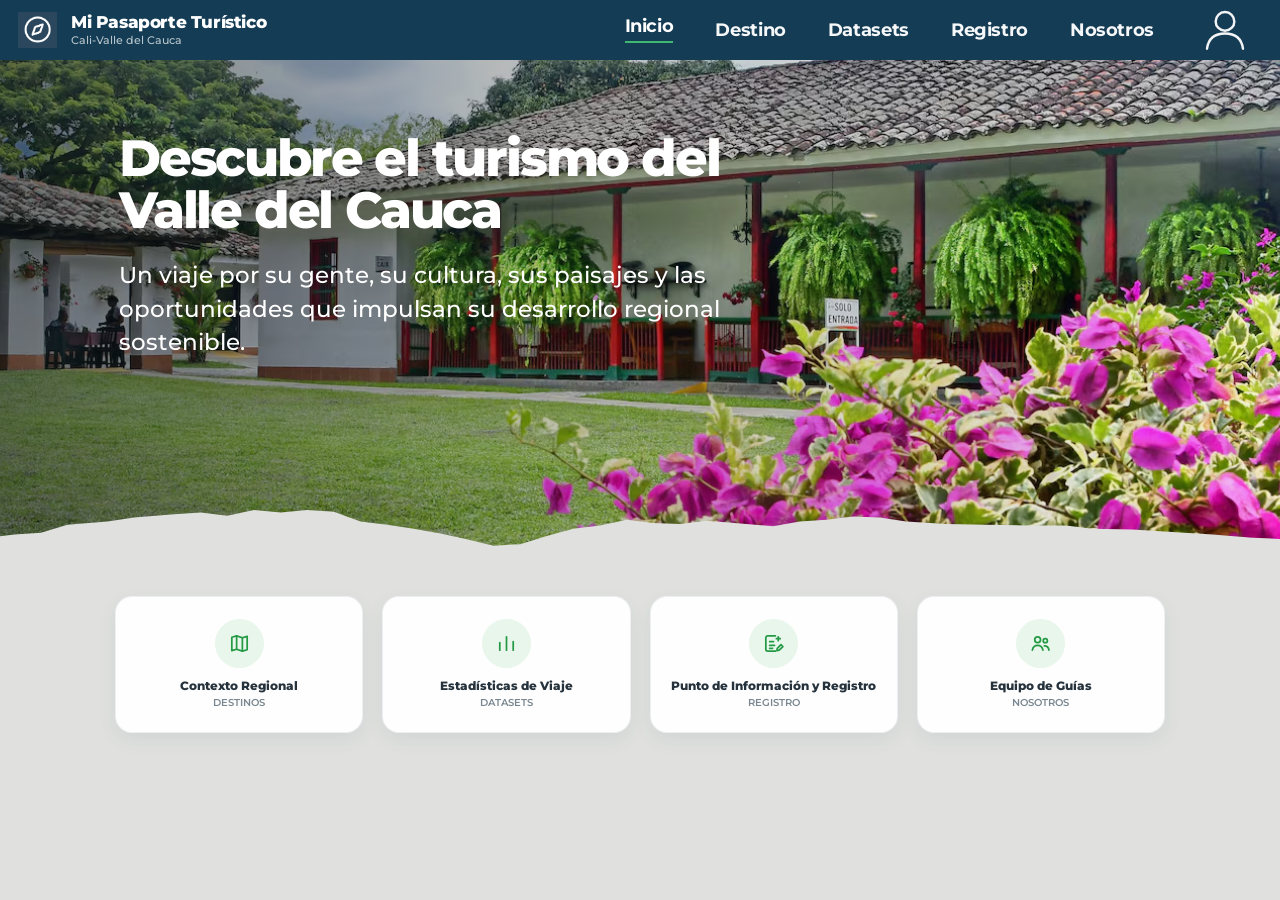
==== commit 247a9157: "Integra diseño y funcionalidades del sitio turístico" ====
--- a/index.html
+++ b/index.html
@@ -1,12 +1,107 @@
 <!doctype html>
 <html lang="es">
-<head>
-<meta charset="UTF-8" /><meta name="viewport" content="width=device-width, initial-scale=1.0" /><meta name="description" content="Mi Pasaporte Turístico del Valle del Cauca." /><title>Mi Pasaporte Turístico | Valle del Cauca</title>
-<link rel="preconnect" href="https://fonts.googleapis.com" /><link rel="preconnect" href="https://fonts.gstatic.com" crossorigin /><link href="https://fonts.googleapis.com/css2?family=Montserrat:wght@400;500;600;700;800&display=swap" rel="stylesheet" /><link rel="stylesheet" href="styles.css" /><style>.quick-icon svg{width:23px;height:23px;fill:none;stroke:#259a45;stroke-linecap:round;stroke-linejoin:round;stroke-width:1.8}</style>
-</head>
-<body>
-<header class="site-header"><a class="brand" href="index.html" aria-label="Mi Pasaporte Turístico, inicio"><span class="brand-mark"><img src="img/logo.png" alt="" /></span><span class="brand-copy"><strong>Mi Pasaporte Turístico</strong><small>Cali-Valle del Cauca</small></span></a><nav class="main-nav" aria-label="Navegación principal"><a href="index.html">Inicio</a><a href="destino.html">Destino</a><a href="datasets.html">Datasets</a><a href="registro.html">Registro</a><a href="nosotros.html">Nosotros</a></nav><button class="profile-button" type="button" aria-label="Ir a contacto"><svg viewBox="0 0 32 32" aria-hidden="true"><circle cx="16" cy="10" r="6.5" /><path d="M3.5 29c1-7 5.2-10.5 12.5-10.5S27.5 22 28.5 29" /></svg></button><button class="menu-button" type="button" aria-label="Abrir menú" aria-expanded="false"><span></span><span></span><span></span></button></header>
-<main><section class="home-hero" id="inicio"><div class="home-hero-image" role="img" aria-label="Casa tradicional del Valle del Cauca rodeada de flores"></div><div class="home-shade"></div><div class="home-copy"><h1>Descubre el turismo del<br class="desktop-break" /> Valle del Cauca</h1><p>Un viaje por su gente, su cultura, sus paisajes y las<br class="desktop-break" /> oportunidades que impulsan su desarrollo regional<br class="desktop-break" /> sostenible.</p></div><div class="torn-edge" aria-hidden="true"></div></section>
-<section class="quick-links" aria-label="Accesos rápidos"><a class="quick-link" href="destino.html"><span class="quick-icon"><svg viewBox="0 0 24 24" aria-hidden="true"><path d="M4 5.5 9 4l6 2 5-1.5v14L15 20l-6-2-5 1.5z" /><path d="M9 4v14M15 6v14" /></svg></span><span class="quick-title">Contexto Regional</span><span class="quick-subtitle">DESTINOS</span></a><a class="quick-link" href="producto.html"><span class="quick-icon"><svg viewBox="0 0 24 24" aria-hidden="true"><path d="M5 19V11M12 19V5M19 19v-9" /></svg></span><span class="quick-title">Estadísticas de Viaje</span><span class="quick-subtitle">DATASETS</span></a><a class="quick-link" href="registro.html"><span class="quick-icon"><svg viewBox="0 0 24 24" aria-hidden="true"><path d="M14 4H6a2 2 0 0 0-2 2v12a2 2 0 0 0 2 2h8" /><path d="M17 5v4M15 7h4M8 10h4M8 14h5M8 17h3" /><path d="m16 17 3.8-3.8 2 2L18 19l-2.5.5z" /></svg></span><span class="quick-title">Punto de Información y Registro</span><span class="quick-subtitle">REGISTRO</span></a><a class="quick-link" href="nosotros.html"><span class="quick-icon"><svg viewBox="0 0 24 24" aria-hidden="true"><circle cx="9" cy="8" r="3" /><path d="M3.5 19c.6-3.4 2.3-5 5.5-5s4.9 1.6 5.5 5" /><circle cx="17" cy="9" r="2.2" /><path d="M16 14.5c2.8-.1 4.4 1.4 4.8 4.5" /></svg></span><span class="quick-title">Equipo de Guías</span><span class="quick-subtitle">NOSOTROS</span></a></section></main><script src="script.js"></script>
-</body>
+  <head>
+    <meta charset="UTF-8" />
+    <meta name="viewport" content="width=device-width, initial-scale=1.0" />
+    <meta name="description" content="Mi pasaporte turístico del Valle del Cauca." />
+    <title>Mi Pasaporte Turístico | Valle del Cauca</title>
+    <link rel="preconnect" href="https://fonts.googleapis.com" />
+    <link rel="preconnect" href="https://fonts.gstatic.com" crossorigin />
+    <link href="https://fonts.googleapis.com/css2?family=Montserrat:wght@400;500;600;700;800&display=swap" rel="stylesheet" />
+    <link rel="stylesheet" href="styles.css" />
+    <style>
+      .quick-icon svg {
+        width: 23px;
+        height: 23px;
+        fill: none;
+        stroke: #259a45;
+        stroke-linecap: round;
+        stroke-linejoin: round;
+        stroke-width: 1.8;
+      }
+    </style>
+  </head>
+  <body>
+    <header class="site-header">
+      <a class="brand" href="index.html" aria-label="Mi Pasaporte Turístico, inicio">
+        <span class="brand-mark"><img src="img/logo.png" alt="" /></span>
+        <span class="brand-copy">
+          <strong>Mi Pasaporte Turístico</strong>
+          <small>Cali-Valle del Cauca</small>
+        </span>
+      </a>
+      <nav class="main-nav" aria-label="Navegación principal">
+        <a href="index.html">Inicio</a>
+        <a href="destino.html">Destino</a>
+        <a href="datasets.html">Datasets</a>
+        <a href="registro.html">Registro</a>
+        <a href="nosotros.html">Nosotros</a>
+      </nav>
+      <button class="profile-button" type="button" aria-label="Ir a contacto">
+        <svg viewBox="0 0 32 32" aria-hidden="true">
+          <circle cx="16" cy="10" r="6.5" />
+          <path d="M3.5 29c1-7 5.2-10.5 12.5-10.5S27.5 22 28.5 29" />
+        </svg>
+      </button>
+      <button class="menu-button" type="button" aria-label="Abrir menú" aria-expanded="false">
+        <span></span><span></span><span></span>
+      </button>
+    </header>
+    <main>
+      <section class="home-hero" id="inicio">
+        <div class="home-hero-image" role="img" aria-label="Casa tradicional del Valle del Cauca rodeada de flores"></div>
+        <div class="home-shade"></div>
+        <div class="home-copy">
+          <h1>Descubre el turismo del<br class="desktop-break" /> Valle del Cauca</h1>
+          <p>Un viaje por su gente, su cultura, sus paisajes y las<br class="desktop-break" /> oportunidades que impulsan su desarrollo regional<br class="desktop-break" /> sostenible.</p>
+        </div>
+        <div class="torn-edge" aria-hidden="true"></div>
+      </section>
+      <section class="quick-links" aria-label="Accesos rápidos">
+        <a class="quick-link" href="destino.html">
+          <span class="quick-icon">
+            <svg viewBox="0 0 24 24" aria-hidden="true">
+              <path d="M4 5.5 9 4l6 2 5-1.5v14L15 20l-6-2-5 1.5z" />
+              <path d="M9 4v14M15 6v14" />
+            </svg>
+          </span>
+          <span class="quick-title">Contexto Regional</span>
+          <span class="quick-subtitle">DESTINOS</span>
+        </a>
+        <a class="quick-link" href="datasets.html">
+          <span class="quick-icon">
+            <svg viewBox="0 0 24 24" aria-hidden="true">
+              <path d="M5 19V11M12 19V5M19 19v-9" />
+            </svg>
+          </span>
+          <span class="quick-title">Estadísticas de Viaje</span>
+          <span class="quick-subtitle">DATASETS</span>
+        </a>
+        <a class="quick-link" href="registro.html">
+          <span class="quick-icon">
+            <svg viewBox="0 0 24 24" aria-hidden="true">
+              <path d="M14 4H6a2 2 0 0 0-2 2v12a2 2 0 0 0 2 2h8" />
+              <path d="M17 5v4M15 7h4M8 10h4M8 14h5M8 17h3" />
+              <path d="m16 17 3.8-3.8 2 2L18 19l-2.5.5z" />
+            </svg>
+          </span>
+          <span class="quick-title">Punto de Información y Registro</span>
+          <span class="quick-subtitle">REGISTRO</span>
+        </a>
+        <a class="quick-link" href="nosotros.html">
+          <span class="quick-icon">
+            <svg viewBox="0 0 24 24" aria-hidden="true">
+              <circle cx="9" cy="8" r="3" />
+              <path d="M3.5 19c.6-3.4 2.3-5 5.5-5s4.9 1.6 5.5 5" />
+              <circle cx="17" cy="9" r="2.2" />
+              <path d="M16 14.5c2.8-.1 4.4 1.4 4.8 4.5" />
+            </svg>
+          </span>
+          <span class="quick-title">Equipo de Guías</span>
+          <span class="quick-subtitle">NOSOTROS</span>
+        </a>
+      </section>
+    </main>
+    <script src="script.js"></script>
+  </body>
 </html>
--- a/styles.css
+++ b/styles.css
@@ -1,2 +1,2949 @@
-@media(max-width:800px){.section-hero-content{min-width:0}.section-hero-content>div{min-width:0}.section-hero-content h2{overflow-wrap:anywhere}.section-hero-content p{line-height:1.35}.table-wrap{max-width:100%;overflow-x:auto}.dataset-shell,.team-shell{width:100%}.product-shell{width:100%;overflow:hidden}.product-stats article{padding:12px 14px}.product-stats strong{font-size:18px}.product-panel{min-width:0}.product-panel .map-layout{grid-template-columns:minmax(0,1fr) minmax(0,1fr)}.register-layout form h2{line-height:1.25}.contact-card a{overflow-wrap:anywhere}}
-:root{--navy:#294961;--ink:#243548;--muted:#65798b;--cream:#f8f6f0;--line:#dfe5e8;--green:#259a45;--shadow:0 8px 22px rgba(28,54,68,.09)}*{box-sizing:border-box}html{scroll-behavior:smooth}body{margin:0;background:var(--cream);color:var(--ink);font-family:Montserrat,Arial,sans-serif}a{text-decoration:none;color:inherit}img{display:block;max-width:100%}button,input,select,textarea{font:inherit}.site-header{height:64px;background:var(--navy);color:#fff;display:flex;align-items:center;padding:0 22px 0 12px;gap:18px;position:sticky;top:0;z-index:10}.brand{display:flex;align-items:center;gap:10px;min-width:300px}.brand-mark{width:34px;height:34px;display:grid;place-items:center;border:1px solid #fff;border-radius:50%;overflow:hidden}.brand-mark img{width:100%;height:100%;object-fit:contain}.brand-copy{display:flex;flex-direction:column;gap:2px}.brand-copy strong{font-size:14px;line-height:1.1}.brand-copy small{font-size:9px;opacity:.55}.main-nav{display:flex;gap:24px;margin-left:auto}.main-nav a{font-size:13px;font-weight:700}.profile-button,.menu-button{border:0;background:none;color:#fff;cursor:pointer}.profile-button{width:30px;height:34px}.profile-button svg{width:29px;fill:none;stroke:currentColor;stroke-width:1.4}.menu-button{display:none}.menu-button span{display:block;width:22px;height:2px;background:#fff;margin:4px}.home-hero{height:min(505px,70vh);min-height:430px;position:relative;overflow:hidden}.home-hero-image{position:absolute;inset:0;background:url("img/fondovalle.png") center 54%/cover}.home-shade{position:absolute;inset:0;background:linear-gradient(90deg,rgba(15,26,31,.58),rgba(15,26,31,.15) 65%)}.home-copy{position:absolute;z-index:2;left:9.5%;top:27%;color:#fff}.home-copy h1{font-size:clamp(2.4rem,4.2vw,4.1rem);line-height:1.04;margin:0;font-weight:800}.home-copy p{font-size:clamp(1rem,1.8vw,1.55rem);line-height:1.45;margin:15px 0 0}.torn-edge{position:absolute;bottom:-1px;left:-2%;width:104%;height:74px;background:var(--cream);clip-path:polygon(0 68%,6% 56%,13% 40%,19% 32%,27% 34%,34% 64%,41% 76%,48% 50%,57% 42%,66% 54%,76% 50%,86% 57%,100% 66%,100% 100%,0 100%)}.quick-links{max-width:1060px;margin:auto;display:grid;grid-template-columns:repeat(4,1fr);gap:14px;padding:28px 18px 44px}.quick-link{background:#fff;border:1px solid #e5e9ea;border-radius:12px;min-height:120px;display:flex;flex-direction:column;align-items:center;justify-content:center;text-align:center;box-shadow:var(--shadow);transition:.2s}.quick-link:hover{transform:translateY(-3px)}.quick-icon{width:40px;height:40px;border-radius:50%;background:#eaf7ed;color:var(--green);display:grid;place-items:center;font-size:25px;margin-bottom:9px}.quick-title{font-size:10px;font-weight:800;line-height:1.25}.quick-subtitle{font-size:8px;color:#798692;margin-top:2px}.section-hero{height:156px;position:relative;overflow:hidden;color:#fff}.section-hero:before{content:"";position:absolute;inset:0;background:linear-gradient(90deg,rgba(10,24,29,.76),rgba(10,24,29,.42)),url("img/naturaleza-dovio-valle-del-cauca-colombia.jpg") center/cover}.dataset-hero:before{background:linear-gradient(90deg,rgba(10,24,29,.72),rgba(10,24,29,.38)),url("img/CALIMA-VALLE-DEL-CAUCA.webp") center/cover}.register-hero:before{background:linear-gradient(90deg,rgba(10,24,29,.7),rgba(10,24,29,.35)),url("img/Tour-A-Las-Haciendas-Azucareras-del-valle-1-1.webp") center/cover}.team-hero:before{background:linear-gradient(90deg,rgba(10,24,29,.74),rgba(10,24,29,.38)),url("img/fondovalle.png") center/cover}.section-hero-content{position:relative;z-index:1;max-width:1180px;height:100%;margin:auto;display:flex;align-items:center;gap:28px;padding:0 30px}.section-hero-content img{width:105px;height:105px;object-fit:contain;filter:brightness(0) invert(1)}.section-hero h2{font-size:clamp(1.6rem,3vw,2.4rem);margin:0}.section-hero p{font-size:clamp(.95rem,1.5vw,1.25rem);margin:7px 0 0}.regional-layout{max-width:1180px;margin:auto;padding:20px 20px 55px;display:grid;grid-template-columns:175px 1fr;gap:25px;background:#fff}.side-nav{display:flex;flex-direction:column;gap:16px;padding-top:13px}.side-nav a{font-size:11px;color:var(--muted)}.side-nav a:hover{color:var(--navy);font-weight:700}.regional-content{display:flex;flex-direction:column;gap:35px}.regional-content section>h2,.regional-content section>h3{margin:0 0 10px}.regional-content h2{font-size:1.45rem}.regional-content h3{font-size:1.08rem}.regional-content p{font-size:11px;color:var(--muted);max-width:720px;margin:0}.highlight-grid,.innovation-grid{display:grid;grid-template-columns:1fr 1fr;gap:14px;margin-top:18px}.highlight-grid article,.innovation-grid strong{background:#fcf7eb;border-radius:5px;padding:15px 17px}.highlight-grid strong{display:block;font-size:12px}.highlight-grid span{font-size:10px;color:var(--muted);display:block;margin-top:5px}.regional-card{border:1px solid var(--line);border-radius:8px;overflow:hidden}.card-image{height:135px;background-size:cover;background-position:center}.impact-image{background-image:url("img/68e823a0b5ee5.webp")}.value-image{background-image:url("img/W4J6AGHVF5CB7OOMYUEHC7H5XI.jpg")}.regional-card h3,.regional-card p{margin:14px 18px}.stats-row{display:grid;grid-template-columns:repeat(3,1fr);gap:14px;padding:8px 18px 18px}.stats-row div{background:#fcf7eb;border-radius:5px;text-align:center;padding:12px}.stats-row strong{display:block;font-size:1.1rem}.stats-row span{font-size:10px;color:var(--muted)}.service-list{display:grid;gap:12px}.service-list article{display:grid;grid-template-columns:42px 1fr 45px;align-items:center;gap:12px;background:#fcf7eb;border-radius:5px;padding:10px 13px}.service-list img{width:29px;height:29px;object-fit:contain}.service-list strong,.service-list span{display:block}.service-list strong{font-size:11px}.service-list span{font-size:8px;color:var(--muted);margin-top:3px}.service-list em{background:var(--navy);color:#fff;border-radius:4px;padding:4px;font-style:normal;font-size:10px;text-align:center}.service-list i{display:block;height:3px;background:#999;margin-top:7px}.service-list i b{height:100%;display:block;background:var(--green)}.innovation-grid strong{font-size:12px;color:var(--ink)}.dataset-shell,.team-shell{max-width:1180px;margin:auto;padding:18px 20px 48px}.dataset-top,.dataset-bottom{display:grid;grid-template-columns:1fr 1.35fr;gap:16px}.dataset-bottom{grid-template-columns:.8fr 1.2fr;margin-top:16px}.panel{background:#fff;border:1px solid var(--line);border-radius:7px;padding:17px}.panel h3{font-size:13px;margin:0 0 13px}.source-panel strong{font-size:12px;color:var(--navy)}.panel p{font-size:10px;color:var(--muted);line-height:1.45}.panel>a,.institution-card>a{display:inline-block;background:var(--navy);color:#fff;padding:6px 10px;border-radius:4px;font-size:9px;font-weight:700}.logo-panel{display:grid;place-items:center}.logo-panel img{max-height:105px;object-fit:contain}.meta-panel dl{display:grid;grid-template-columns:1fr 1fr;gap:13px 10px;font-size:10px}.meta-panel dt{color:var(--muted)}.meta-panel dd{margin:0;font-weight:600}.table-wrap{overflow:auto}.table-panel table{width:100%;border-collapse:collapse;font-size:9px}.table-panel th{background:#edf2f5;text-align:left;padding:7px}.table-panel td{padding:8px;border-bottom:1px solid #edf0f1;color:var(--muted)}.action-row{display:flex;justify-content:flex-end;gap:10px;margin-top:14px;flex-wrap:wrap}.data-button{border:0;background:var(--navy);color:#fff;border-radius:4px;padding:7px 10px;font-size:9px;font-weight:700;cursor:pointer}.data-button.success{background:#318b4f}.data-button.violet{background:#6428a1}.register-layout{max-width:1180px;margin:auto;padding:18px 20px 48px;display:grid;grid-template-columns:145px 1fr;gap:14px;background:var(--cream)}.register-layout aside{background:#f1e9db;border-radius:6px;padding:15px;text-align:center}.register-layout aside img{height:100px;width:100%;object-fit:cover}.register-layout aside em{display:block;color:#827c70;font-size:12px;margin:18px 0}.register-layout aside span{font-size:29px;color:#777}.register-layout form{background:#fff;border:1px solid var(--line);border-radius:6px;padding:14px}.register-layout form h2{font-size:18px;margin:0 0 16px}.register-layout label{display:block;font-size:11px;color:var(--muted);margin-top:10px}.register-layout input,.register-layout select,.register-layout textarea{display:block;width:100%;margin-top:5px;border:0;background:#fafafa;padding:8px;border-radius:4px;font-size:10px;resize:vertical}.register-layout input:focus,.register-layout select:focus,.register-layout textarea:focus{outline:2px solid #b9d8c2}.required-note{display:none;color:#df4e45;font-size:9px;margin:7px 0}.submit-button{width:100%;border:0;border-radius:4px;background:var(--navy);color:#fff;padding:7px;cursor:pointer;font-size:12px}.form-status{font-size:10px;padding:7px;margin-top:7px;text-align:center;border-radius:4px}.form-status.success{background:#def3e2;color:#246b38}.form-status.error{background:#fde3e0;color:#a9362f}.team-shell{background:var(--cream)}.team-grid{display:grid;grid-template-columns:1fr 1fr .9fr;gap:16px}.member-card,.contact-card,.institution-card,.scenic-card{background:#fff;border:1px solid var(--line);border-radius:8px;padding:15px}.member-card{text-align:center}.member-card>img{width:92px;height:92px;object-fit:cover;border-radius:50%;margin:0 auto 10px}.member-card h3,.contact-card h3,.institution-card h3{font-size:14px;margin:0 0 8px}.member-card p,.contact-card p,.institution-card p{font-size:10px;color:var(--muted);line-height:1.7}.member-card strong{font-size:14px;font-weight:500}.institution-row{display:grid;grid-template-columns:.85fr 1.4fr;gap:16px;margin-top:16px}.institution-card p{display:grid;grid-template-columns:42px 1fr;gap:7px;align-items:center}.institution-card p img{width:42px;height:42px;border-radius:50%;grid-row:span 2}.institution-card p span{grid-column:2}.scenic-card{position:relative;padding:0;overflow:hidden}.scenic-card img{width:100%;height:100%;min-height:145px;object-fit:cover}.scenic-card b{position:absolute;top:17px;left:18px;color:#17354d;font-size:17px;font-style:italic}@media(max-width:800px){.site-header{height:60px;padding:0 14px}.brand{min-width:0}.brand-copy strong{font-size:12px}.main-nav{display:none;position:absolute;top:60px;left:0;right:0;background:var(--navy);padding:10px 18px;flex-direction:column;gap:0}.main-nav.is-open{display:flex}.main-nav a{padding:10px 0}.menu-button{display:block}.home-hero{min-height:510px}.home-copy{left:8%;top:24%}.desktop-break{display:none}.quick-links{grid-template-columns:1fr 1fr}.regional-layout{grid-template-columns:1fr;padding:18px 16px 40px}.side-nav{flex-direction:row;flex-wrap:wrap;gap:10px 16px}.dataset-top,.dataset-bottom,.team-grid,.institution-row{grid-template-columns:1fr}.register-layout{grid-template-columns:1fr;padding:14px}.register-layout aside{display:none}.section-hero-content{padding:0 18px;gap:14px}.section-hero-content img{width:75px;height:75px}.section-hero h2{font-size:1.45rem}.section-hero p{font-size:.85rem}.highlight-grid,.innovation-grid{grid-template-columns:1fr}.service-list article{grid-template-columns:34px 1fr 40px}.table-panel{padding:12px 9px}.panel{padding:14px}.regional-content{gap:28px}}@media(max-width:430px){.quick-links{grid-template-columns:1fr}.home-copy h1{font-size:2.25rem}.home-copy p{font-size:1rem}.stats-row{gap:7px;padding-left:8px;padding-right:8px}.stats-row div{padding:9px 4px}.stats-row span{font-size:8px}}
+:root {
+  --navy: #143d55;
+  --navy-soft: #1b4c68;
+  --bg: #e0e1df;
+  --card-bg: rgba(255, 255, 255, 0.08);
+  --panel: #efefee;
+  --white: #ffffff;
+  --ink: #1c2d3b;
+  --muted: #566b78;
+  --line: rgba(17, 42, 52, 0.18);
+  --green: #3fb870;
+  --purple: #9d5fe8;
+  --blue: #2d7fe6;
+  --gold: #f0b941;
+  --orange: #e78c52;
+  --red: #d95a4a;
+  --brown: #8a6c5d;
+}
+
+* {
+  box-sizing: border-box;
+}
+
+html {
+  scroll-behavior: smooth;
+}
+
+body {
+  margin: 0;
+  background: var(--bg);
+  color: var(--ink);
+  font-family: "Montserrat", sans-serif;
+}
+
+a {
+  text-decoration: none;
+  color: inherit;
+}
+
+img {
+  display: block;
+  max-width: 100%;
+}
+
+button,
+input,
+select,
+textarea {
+  font: inherit;
+}
+
+svg {
+  display: block;
+}
+
+.page-shell {
+  min-height: 100vh;
+  background: var(--bg);
+}
+
+
+.site-header {
+  background: var(--navy);
+  color: var(--white);
+  display: flex;
+  align-items: center;
+  justify-content: space-between;
+  gap: 18px;
+  padding: 0 22px 0 14px;
+  height: 88px;
+  position: relative;
+  z-index: 10;
+}
+
+.brand {
+  display: flex;
+  align-items: center;
+  gap: 14px;
+  min-width: 310px;
+}
+
+.brand-mark-wrap {
+  width: 72px;
+  height: 72px;
+  border-radius: 50%;
+  background: transparent;
+  display: flex;
+  align-items: center;
+  justify-content: center;
+  padding: 0;
+}
+
+.brand-mark-wrap img {
+  width: 100%;
+  height: 100%;
+  object-fit: contain;
+  filter: none;
+}
+
+.brand-text {
+  display: flex;
+  flex-direction: column;
+  justify-content: center;
+  gap: 2px;
+}
+
+.brand-text strong {
+  font-size: 2rem;
+  font-weight: 800;
+  line-height: 1.1;
+  letter-spacing: -0.04em;
+}
+
+.brand-text small {
+  font-size: 1.05rem;
+  color: rgba(255, 255, 255, 0.7);
+  font-weight: 500;
+}
+
+.main-nav {
+  display: flex;
+  align-items: center;
+  justify-content: center;
+  gap: 42px;
+  margin-left: auto;
+  margin-right: 26px;
+  flex-wrap: nowrap;
+}
+
+.main-nav a {
+  color: rgba(255, 255, 255, 0.96);
+  font-size: 1.15rem;
+  font-weight: 700;
+  line-height: 1;
+  letter-spacing: -0.02em;
+  transition: opacity 0.2s ease;
+}
+
+.main-nav a:hover {
+  opacity: 0.75;
+}
+
+.profile-button {
+  width: 54px;
+  height: 54px;
+  border: 0;
+  background: transparent;
+  padding: 0;
+  cursor: pointer;
+  color: #fff;
+  display: flex;
+  align-items: center;
+  justify-content: center;
+}
+
+.profile-button svg {
+  width: 46px;
+  height: 46px;
+  stroke: #f3f4f5;
+  fill: none;
+  stroke-width: 1.7;
+  stroke-linecap: round;
+}
+
+
+.hero-section {
+  position: relative;
+  min-height: 320px;
+  overflow: hidden;
+  background: #dfe2df;
+  border-bottom: 1px solid rgba(14, 32, 39, 0.08);
+}
+
+.hero-bg {
+  position: absolute;
+  inset: 0;
+  background-image: url("img/biodiversidad-en-el-Valle-del-Cauca-1024x576.jpg");
+  background-size: cover;
+  background-position: center center;
+  filter: saturate(0.9) contrast(1.04);
+}
+
+.hero-section::after {
+  content: "";
+  position: absolute;
+  inset: 0;
+  background: rgba(0, 0, 0, 0.12);
+}
+
+.hero-ornament {
+  position: absolute;
+  z-index: 1;
+  background: rgba(255, 255, 255, 0.08);
+  border-radius: 18px;
+  border: 1px solid rgba(255, 255, 255, 0.08);
+  transform: rotate(-6deg);
+}
+
+.hero-ornament-left {
+  left: 86px;
+  top: 26px;
+  width: 180px;
+  height: 170px;
+  opacity: 0.16;
+}
+
+.hero-ornament-left::before,
+.hero-ornament-left::after {
+  content: "";
+  position: absolute;
+  left: 22px;
+  right: 22px;
+  height: 22px;
+  border-radius: 999px;
+  background: rgba(255, 255, 255, 0.72);
+  top: 38px;
+  box-shadow:
+    0 50px 0 rgba(255, 255, 255, 0.72),
+    0 100px 0 rgba(255, 255, 255, 0.72);
+}
+
+.hero-ornament-left::after {
+  left: 42px;
+  right: 42px;
+  top: 54px;
+  box-shadow:
+    0 50px 0 rgba(255, 255, 255, 0.72),
+    0 100px 0 rgba(255, 255, 255, 0.72);
+}
+
+.hero-ornament-right {
+  right: 116px;
+  top: 84px;
+  width: 150px;
+  height: 110px;
+  opacity: 0.18;
+  transform: rotate(18deg);
+}
+
+.hero-ornament-right::before {
+  content: "";
+  position: absolute;
+  inset: 22px 18px 18px 18px;
+  border: 4px solid rgba(255, 255, 255, 0.7);
+  border-top-width: 0;
+  border-left-width: 0;
+  border-radius: 30px;
+  transform: skewX(-20deg);
+}
+
+.hero-content {
+  position: relative;
+  z-index: 2;
+  max-width: 1360px;
+  margin: 0 auto;
+  min-height: 320px;
+  display: flex;
+  flex-direction: column;
+  justify-content: center;
+  align-items: flex-start;
+  padding: 34px 80px 24px;
+}
+
+.hero-content--team {
+  flex-direction: row;
+  align-items: center;
+  gap: 14px;
+  padding-left: 60px;
+  padding-right: 60px;
+}
+
+.hero-graphic {
+  width: 180px;
+  height: 170px;
+  display: flex;
+  align-items: center;
+  justify-content: center;
+  margin-right: 2px;
+}
+
+.hero-graphic img {
+  width: 100%;
+  height: 100%;
+  object-fit: contain;
+  filter: brightness(1.05);
+}
+
+.hero-copy {
+  display: flex;
+  flex-direction: column;
+  justify-content: center;
+}
+
+.hero-content h1 {
+  margin: 0;
+  color: #fff;
+  font-size: clamp(2.5rem, 4vw, 5rem);
+  line-height: 1.06;
+  letter-spacing: -0.06em;
+  font-weight: 800;
+  text-shadow: 0 2px 10px rgba(0, 0, 0, 0.12);
+}
+
+.hero-content p {
+  margin: 18px 0 0;
+  color: rgba(255, 255, 255, 0.95);
+  font-size: clamp(1.1rem, 2vw, 2.3rem);
+  line-height: 1.3;
+  font-weight: 500;
+  text-shadow: 0 2px 10px rgba(0, 0, 0, 0.18);
+}
+
+
+.team-showcase {
+  max-width: 1360px;
+  margin: 0 auto;
+  padding: 24px 20px 28px;
+  background: rgba(235, 235, 233, 0.75);
+}
+
+.team-grid {
+  display: grid;
+  grid-template-columns: 1fr 1fr 0.9fr;
+  gap: 18px;
+  align-items: stretch;
+}
+
+.member-card,
+.contact-card,
+.institution-card,
+.scenic-card {
+  background: rgba(246, 246, 246, 0.1);
+  border: 1px solid rgba(102, 112, 117, 0.28);
+  border-radius: 18px;
+  box-shadow: inset 0 0 0 1px rgba(255, 255, 255, 0.12);
+}
+
+.member-card {
+  padding: 18px 18px 20px;
+  min-height: 290px;
+  display: flex;
+  flex-direction: column;
+  align-items: center;
+  justify-content: flex-start;
+  text-align: center;
+}
+
+.member-photo {
+  width: 152px;
+  height: 152px;
+  border-radius: 50%;
+  overflow: hidden;
+  border: 1px solid rgba(27, 27, 27, 0.06);
+  background: #d8d8d8;
+  margin: 10px auto 18px;
+  box-shadow: 0 8px 18px rgba(14, 24, 32, 0.08);
+}
+
+.member-photo img {
+  width: 100%;
+  height: 100%;
+  object-fit: cover;
+}
+
+.member-card h3,
+.contact-card h3,
+.institution-card h3 {
+  margin: 0;
+  font-size: 1.1rem;
+  color: #1d2a35;
+  letter-spacing: -0.03em;
+}
+
+.member-card h3 {
+  font-size: clamp(1.7rem, 2vw, 2.2rem);
+  font-weight: 700;
+  margin-bottom: 8px;
+}
+
+.member-card p {
+  margin: 0;
+  font-size: 1.1rem;
+  color: #203548;
+  opacity: 0.9;
+  font-weight: 400;
+}
+
+.member-card strong {
+  display: block;
+  margin-top: 16px;
+  font-size: 1.8rem;
+  line-height: 1.2;
+  letter-spacing: -0.05em;
+  font-weight: 500;
+  color: #21354a;
+}
+
+.contact-card {
+  padding: 20px 20px 18px;
+  min-height: 290px;
+}
+
+.contact-card h3 {
+  font-size: 2.1rem;
+  font-weight: 700;
+  margin-bottom: 18px;
+  letter-spacing: -0.05em;
+}
+
+.contact-list {
+  display: grid;
+  gap: 18px;
+}
+
+.contact-item {
+  display: flex;
+  align-items: flex-start;
+  gap: 12px;
+  color: #1d2a35;
+  font-size: 1.02rem;
+  line-height: 1.5;
+}
+
+.contact-item img {
+  width: 28px;
+  height: 28px;
+  object-fit: contain;
+  flex-shrink: 0;
+  margin-top: 2px;
+}
+
+.contact-item span {
+  display: inline-block;
+  font-weight: 500;
+}
+
+.contact-item a {
+  color: inherit;
+  text-decoration: none;
+}
+
+.contact-item a:hover {
+  text-decoration: underline;
+}
+
+.institution-row {
+  display: grid;
+  grid-template-columns: 0.9fr 1.8fr;
+  gap: 18px;
+  margin-top: 26px;
+}
+
+.institution-card {
+  padding: 18px 20px;
+  min-height: 240px;
+  display: flex;
+  flex-direction: column;
+  justify-content: flex-start;
+}
+
+.institution-card h3 {
+  font-size: 2.1rem;
+  font-weight: 700;
+  margin-bottom: 16px;
+  letter-spacing: -0.05em;
+}
+
+.institution-brand {
+  display: flex;
+  align-items: center;
+  gap: 12px;
+  margin-bottom: 28px;
+}
+
+.brand-mini {
+  width: 52px;
+  height: 52px;
+  border-radius: 50%;
+  background: #d7d7d7;
+  display: flex;
+  align-items: center;
+  justify-content: center;
+  overflow: hidden;
+}
+
+.brand-mini img {
+  width: 100%;
+  height: 100%;
+  object-fit: cover;
+}
+
+.institution-meta {
+  display: flex;
+  flex-direction: column;
+  gap: 8px;
+}
+
+.institution-meta strong {
+  font-size: 1.05rem;
+  font-weight: 700;
+  color: #1e2a36;
+}
+
+.institution-meta span {
+  font-size: 1.02rem;
+  color: #1d2a35;
+  opacity: 0.8;
+}
+
+.institution-button {
+  display: inline-flex;
+  align-items: center;
+  justify-content: center;
+  width: fit-content;
+  border: none;
+  border-radius: 12px;
+  background: #123b56;
+  color: #fff;
+  padding: 12px 26px;
+  font-size: 1.12rem;
+  font-weight: 700;
+  cursor: pointer;
+  margin-top: auto;
+  text-decoration: none;
+  box-shadow: inset 0 0 0 1px rgba(255, 255, 255, 0.06);
+  transition: background 0.2s ease;
+}
+
+.institution-button:hover {
+  background: #1b4c68;
+}
+
+.scenic-card {
+  position: relative;
+  overflow: hidden;
+  min-height: 240px;
+  border-radius: 18px;
+  background: linear-gradient(180deg, #bfe4ff 0%, #d8eefb 38%, #7bb2db 100%);
+}
+
+.scenic-card img {
+  width: 100%;
+  height: 100%;
+  object-fit: cover;
+  display: block;
+}
+
+.scenic-copy {
+  position: absolute;
+  left: 28px;
+  top: 26px;
+  font-size: clamp(1.6rem, 2vw, 2.7rem);
+  line-height: 1.2;
+  letter-spacing: -0.05em;
+  font-weight: 500;
+  color: rgba(255, 255, 255, 0.95);
+  text-shadow: 0 2px 10px rgba(0, 0, 0, 0.15);
+  font-style: italic;
+  max-width: 380px;
+}
+
+.scenic-stamp {
+  position: absolute;
+  right: 24px;
+  top: 20px;
+  width: 120px;
+  height: 120px;
+  border: 2px solid rgba(16, 46, 55, 0.55);
+  border-radius: 50%;
+  background: rgba(255, 255, 255, 0.18);
+  box-shadow: inset 0 0 0 2px rgba(16, 46, 55, 0.2);
+}
+
+.scenic-stamp::before,
+.scenic-stamp::after {
+  content: "";
+  position: absolute;
+  inset: 14px;
+  border: 2px solid rgba(16, 46, 55, 0.7);
+  border-radius: 50%;
+}
+
+.scenic-stamp::after {
+  inset: 32px;
+  border-style: dashed;
+}
+
+@media (max-width: 980px) {
+  .team-grid,
+  .institution-row {
+    grid-template-columns: 1fr;
+  }
+
+  .hero-content--team {
+    padding-left: 24px;
+    padding-right: 24px;
+  }
+}
+
+.stats-grid {
+  display: grid;
+  grid-template-columns: repeat(3, minmax(0, 1fr));
+  gap: 18px;
+  margin-bottom: 18px;
+}
+
+.stat-card {
+  display: flex;
+  align-items: center;
+  gap: 16px;
+  background: rgba(255, 255, 255, 0.12);
+  border: 1px solid var(--line);
+  border-radius: 12px;
+  min-height: 112px;
+  padding: 18px 22px;
+}
+
+.stat-icon {
+  width: 56px;
+  height: 56px;
+  border-radius: 50%;
+  display: flex;
+  align-items: center;
+  justify-content: center;
+  border: 2px solid currentColor;
+  background: rgba(255, 255, 255, 0.1);
+}
+
+.stat-icon img {
+  width: 32px;
+  height: 32px;
+  object-fit: contain;
+}
+
+.stat-icon--green {
+  color: var(--green);
+}
+
+.stat-icon--purple {
+  color: var(--purple);
+}
+
+.stat-icon--blue {
+  color: var(--blue);
+}
+
+.stat-copy {
+  display: flex;
+  flex-direction: column;
+  gap: 6px;
+}
+
+.stat-label {
+  color: var(--ink);
+  font-size: 1.05rem;
+  font-weight: 500;
+}
+
+.stat-copy strong {
+  font-size: clamp(2rem, 2vw, 3rem);
+  line-height: 1;
+  letter-spacing: -0.05em;
+  font-weight: 800;
+}
+
+.panels-grid {
+  display: grid;
+  grid-template-columns: 1fr 1fr;
+  gap: 16px;
+}
+
+.panel {
+  background: rgba(255, 255, 255, 0.12);
+  border: 1px solid var(--line);
+  border-radius: 10px;
+  min-height: 240px;
+  padding: 18px 18px 16px;
+}
+
+.panel h3 {
+  margin: 0 0 18px;
+  font-size: 1.05rem;
+  font-weight: 700;
+  letter-spacing: -0.02em;
+}
+
+.donut-layout {
+  display: grid;
+  grid-template-columns: 170px 1fr;
+  align-items: center;
+  gap: 20px;
+}
+
+.donut-chart {
+  width: 170px;
+  height: 170px;
+  border-radius: 50%;
+  background: conic-gradient(
+    var(--green) 0 22%,
+    var(--blue) 22% 32%,
+    var(--gold) 32% 50%,
+    var(--red) 50% 77%,
+    var(--brown) 77% 92%,
+    var(--purple) 92% 100%
+  );
+  position: relative;
+  margin: 0 auto;
+}
+
+.donut-chart::before {
+  content: "";
+  position: absolute;
+  inset: 18px;
+  background: rgba(255, 255, 255, 0.24);
+  border-radius: 50%;
+}
+
+.donut-center {
+  position: absolute;
+  inset: 34px;
+  background: rgba(255, 255, 255, 0.18);
+  border-radius: 50%;
+  z-index: 1;
+}
+
+.legend {
+  list-style: none;
+  margin: 0;
+  padding: 0;
+  display: grid;
+  gap: 8px;
+  font-size: 0.95rem;
+  color: var(--ink);
+}
+
+.legend li {
+  display: flex;
+  align-items: center;
+  gap: 10px;
+}
+
+.dot {
+  width: 10px;
+  height: 10px;
+  border-radius: 50%;
+  display: inline-block;
+}
+
+.dot--green { background: var(--green); }
+.dot--blue { background: var(--blue); }
+.dot--orange { background: var(--orange); }
+.dot--gold { background: var(--gold); }
+.dot--red { background: var(--red); }
+.dot--brown { background: var(--brown); }
+
+.bars-layout {
+  display: flex;
+  align-items: end;
+  justify-content: space-between;
+  height: 200px;
+  gap: 10px;
+  margin-top: 22px;
+  padding: 0 18px 6px;
+}
+
+.bar-group {
+  flex: 1;
+  display: flex;
+  flex-direction: column;
+  justify-content: end;
+  align-items: center;
+  gap: 8px;
+  height: 100%;
+}
+
+.bar {
+  width: 40px;
+  min-height: 16px;
+  border-radius: 8px 8px 0 0;
+  position: relative;
+  display: flex;
+  align-items: flex-start;
+  justify-content: center;
+  background: linear-gradient(180deg, #5a7ea0, #203d5a);
+}
+
+.bar span {
+  position: absolute;
+  top: -20px;
+  font-size: 0.7rem;
+  color: var(--ink);
+  font-weight: 600;
+}
+
+.bar-label {
+  font-size: 0.68rem;
+  color: var(--muted);
+  text-align: center;
+  min-height: 34px;
+  line-height: 1.2;
+}
+
+.map-layout {
+  display: grid;
+  grid-template-columns: 1.2fr 0.8fr;
+  gap: 18px;
+  align-items: center;
+}
+
+.map-shell {
+  position: relative;
+  max-width: 360px;
+  margin: 0 auto;
+}
+
+.map-shell img {
+  width: 100%;
+  max-width: 350px;
+  display: block;
+  filter: drop-shadow(0 4px 12px rgba(20, 51, 68, 0.08));
+}
+
+.map-shell--clean img {
+  opacity: 1;
+}
+
+.map-legend {
+  display: grid;
+  gap: 10px;
+  font-size: 0.82rem;
+  color: var(--ink);
+}
+
+.legend-row {
+  display: flex;
+  align-items: center;
+  gap: 8px;
+}
+
+.map-dot {
+  width: 10px;
+  height: 10px;
+  border-radius: 50%;
+  display: inline-block;
+}
+
+.map-dot--blue { background: var(--blue); }
+.map-dot--pink { background: #d36daf; }
+.map-dot--purple { background: #8e5bd9; }
+.map-dot--orange { background: #d08b34; }
+.map-dot--green { background: #3a9e5b; }
+.map-dot--red { background: #d85a57; }
+.map-dot--brown { background: #9a754c; }
+.map-dot--gold { background: #d7b14c; }
+
+.matrix-list {
+  list-style: none;
+  padding: 0;
+  margin: 0;
+  display: grid;
+  gap: 18px;
+}
+
+.matrix-list li {
+  display: flex;
+  align-items: center;
+  gap: 16px;
+  font-size: 0.9rem;
+  color: var(--ink);
+  font-weight: 600;
+}
+
+.matrix-list img {
+  width: 36px;
+  height: 36px;
+  object-fit: contain;
+}
+
+.matrix-list strong {
+  font-size: 1.3rem;
+  margin-right: 8px;
+  letter-spacing: -0.04em;
+}
+
+
+.datasets-section {
+  padding: 70px 5%;
+  background: var(--bg);
+}
+
+.datasets-heading {
+  max-width: 850px;
+  margin: 0 auto 35px;
+  text-align: center;
+}
+
+.datasets-eyebrow {
+  color: var(--navy);
+  font-size: 13px;
+  font-weight: 700;
+  text-transform: uppercase;
+  letter-spacing: 1.5px;
+}
+
+.datasets-heading h1,
+.datasets-heading h2 {
+  color: var(--navy);
+  font-size: clamp(25px, 4vw, 36px);
+  margin: 12px 0;
+  font-weight: 800;
+}
+
+.datasets-heading p {
+  color: #555;
+  line-height: 1.7;
+  font-size: 15px;
+}
+
+.powerbi-card {
+  max-width: 1200px;
+  margin: 0 auto;
+  padding: 25px;
+  background: #fff;
+  border-radius: 18px;
+  box-shadow: 0 5px 20px rgba(0, 0, 0, 0.07);
+}
+
+.powerbi-card-heading h2,
+.powerbi-card-heading h3 {
+  color: var(--navy);
+  font-size: 21px;
+  margin: 0 0 8px;
+}
+
+.powerbi-card-heading p {
+  color: #666;
+  font-size: 14px;
+  margin: 0 0 20px;
+}
+
+.powerbi-container {
+  width: 100%;
+  height: 650px;
+  overflow: hidden;
+  border-radius: 12px;
+  background: #f5f5f5;
+}
+
+.powerbi-container iframe {
+  display: block;
+  width: 100%;
+  height: 100%;
+  border: none;
+}
+
+.powerbi-note {
+  margin: 15px 0 0;
+  color: #777;
+  font-size: 12px;
+  text-align: center;
+}
+
+
+.datasets-information {
+  max-width: 1200px;
+  margin: 45px auto 70px;
+  padding: 0 20px;
+}
+
+.datasets-information h2 {
+  color: var(--navy);
+  font-size: 25px;
+  margin-bottom: 12px;
+}
+
+.datasets-information > p {
+  color: #555;
+  line-height: 1.7;
+  font-size: 14px;
+}
+
+.sources-grid {
+  display: grid;
+  grid-template-columns: repeat(3, minmax(0, 1fr));
+  gap: 20px;
+  margin-top: 25px;
+}
+
+.source-card {
+  background: white;
+  padding: 23px;
+  border-radius: 15px;
+  box-shadow: 0 4px 14px rgba(0, 0, 0, 0.06);
+}
+
+.source-card h3 {
+  color: var(--navy);
+  font-size: 16px;
+  line-height: 1.5;
+  margin: 0 0 12px;
+}
+
+.source-card p {
+  color: #666;
+  font-size: 13px;
+  line-height: 1.7;
+  margin: 0;
+}
+
+.sources-note {
+  margin-top: 25px;
+  font-size: 12px !important;
+  color: #777 !important;
+}
+
+.sources-note a {
+  color: var(--navy);
+  font-weight: 600;
+  text-decoration: underline;
+}
+
+.data-source-message {
+  margin: 0 0 14px;
+  padding: 11px 14px;
+  border: 1px solid rgba(20, 61, 85, 0.12);
+  border-radius: 8px;
+  background: #f4f8fa;
+  color: var(--muted);
+  font-size: 0.85rem;
+  line-height: 1.5;
+}
+
+
+@media (max-width: 980px) {
+  .team-grid,
+  .institution-row {
+    grid-template-columns: 1fr;
+  }
+
+  .hero-content--team {
+    padding-left: 24px;
+    padding-right: 24px;
+  }
+
+  .site-header {
+    height: auto;
+    padding: 14px 18px;
+    flex-wrap: wrap;
+  }
+
+  .brand {
+    min-width: 0;
+  }
+
+  .main-nav {
+    width: 100%;
+    justify-content: space-between;
+    gap: 16px;
+    margin: 0;
+    overflow-x: auto;
+  }
+
+  .stats-grid,
+  .panels-grid {
+    grid-template-columns: 1fr;
+  }
+
+  .hero-content {
+    padding: 26px 24px 18px;
+  }
+
+  .sources-grid {
+    grid-template-columns: 1fr 1fr;
+  }
+}
+
+
+@media (max-width: 768px) {
+  .datasets-section {
+    padding: 45px 4%;
+  }
+
+  .powerbi-card {
+    padding: 14px;
+  }
+
+  .powerbi-container {
+    height: 480px;
+  }
+
+  .datasets-information {
+    margin: 35px auto 50px;
+    padding: 0 16px;
+  }
+
+  .sources-grid {
+    grid-template-columns: 1fr;
+  }
+}
+
+@media (max-width: 620px) {
+  .brand-text strong {
+    font-size: 1.4rem;
+  }
+
+  .brand-text small {
+    font-size: 0.9rem;
+  }
+
+  .brand-mark-wrap {
+    width: 58px;
+    height: 58px;
+  }
+
+  .main-nav {
+    gap: 18px;
+    padding-bottom: 5px;
+  }
+
+  .main-nav a {
+    font-size: 0.9rem;
+    white-space: nowrap;
+  }
+
+  .hero-section {
+    min-height: 260px;
+  }
+
+  .hero-content {
+    min-height: 260px;
+  }
+
+  .hero-content--team {
+    gap: 8px;
+    padding: 20px;
+  }
+
+  .hero-graphic {
+    width: 105px;
+    height: 110px;
+  }
+
+  .hero-content h1 {
+    font-size: clamp(2rem, 8vw, 3rem);
+  }
+
+  .hero-content p {
+    font-size: 1rem;
+    margin-top: 10px;
+  }
+
+  .donut-layout,
+  .map-layout {
+    grid-template-columns: 1fr;
+  }
+
+  .bars-layout {
+    gap: 8px;
+    padding: 0 6px 4px;
+  }
+
+  .bar {
+    width: 30px;
+  }
+
+  .team-showcase {
+    padding: 20px 12px;
+  }
+
+  .contact-card h3,
+  .institution-card h3 {
+    font-size: 1.7rem;
+  }
+
+  .institution-brand {
+    align-items: flex-start;
+  }
+
+  .powerbi-container {
+    height: 420px;
+  }
+
+  .scenic-stamp {
+    width: 85px;
+    height: 85px;
+    right: 14px;
+    top: 14px;
+  }
+}
+
+body:has(.home-hero) > .site-header {
+  height: 60px;
+  padding: 0 28px 0 18px;
+  position: absolute;
+  inset: 0 0 auto;
+}
+
+.brand-mark {
+  display: flex;
+  align-items: center;
+  justify-content: center;
+  width: 39px;
+  height: 39px;
+  flex: 0 0 39px;
+}
+
+.brand-mark img {
+  width: 100%;
+  height: 100%;
+  object-fit: contain;
+}
+
+.brand-copy {
+  display: flex;
+  flex-direction: column;
+  gap: 2px;
+}
+
+.brand-copy strong {
+  font-size: 17px;
+  font-weight: 800;
+  letter-spacing: -0.4px;
+  line-height: 1;
+}
+
+.brand-copy small {
+  color: rgba(255, 255, 255, 0.7);
+  font-size: 11px;
+  font-weight: 500;
+}
+
+.home-hero {
+  position: relative;
+  height: min(565px, 73vh);
+  min-height: 500px;
+  overflow: hidden;
+}
+
+.home-hero-image {
+  position: absolute;
+  inset: 0;
+  background-image: url("img/fondovalle.png");
+  background-position: center 54%;
+  background-size: cover;
+  transform: scale(1.01);
+}
+
+.home-shade {
+  position: absolute;
+  inset: 0;
+  background: linear-gradient(
+    90deg,
+    rgba(16, 24, 28, 0.56) 0%,
+    rgba(16, 24, 28, 0.24) 49%,
+    rgba(16, 24, 28, 0.04) 100%
+  );
+}
+
+.home-copy {
+  position: absolute;
+  top: 132px;
+  left: clamp(54px, 9.3vw, 142px);
+  right: 24px;
+  z-index: 2;
+  color: var(--white);
+}
+
+.home-copy h1 {
+  max-width: 900px;
+  margin: 0;
+  font-size: clamp(39px, 4vw, 58px);
+  font-weight: 800;
+  letter-spacing: -2.2px;
+  line-height: 1.02;
+}
+
+.home-copy p {
+  max-width: 780px;
+  margin: 23px 0 0;
+  font-size: clamp(17px, 1.8vw, 25px);
+  font-weight: 500;
+  line-height: 1.45;
+}
+
+.torn-edge {
+  position: absolute;
+  z-index: 3;
+  bottom: -1px;
+  left: -2%;
+  width: 104%;
+  height: 81px;
+  background: var(--bg);
+  clip-path: polygon(
+    0 67%, 3% 61%, 5% 59%, 7% 49%, 10% 45%, 12% 40%, 15% 36%,
+    17% 34%, 19% 38%, 21% 31%, 23% 34%, 25% 31%, 27% 33%, 29% 45%,
+    31% 49%, 33% 54%, 35% 60%, 37% 67%, 39% 75%, 41% 73%, 43% 63%,
+    45% 54%, 47% 50%, 49% 43%, 51% 47%, 53% 48%, 55% 44%, 58% 48%,
+    60% 51%, 62% 45%, 64% 43%, 66% 39%, 68% 40%, 70% 45%, 73% 48%,
+    76% 49%, 79% 50%, 82% 50%, 84% 54%, 87% 55%, 90% 58%, 93% 61%,
+    96% 65%, 100% 68%, 100% 100%, 0 100%
+  );
+}
+
+.quick-links {
+  position: relative;
+  z-index: 4;
+  display: grid;
+  grid-template-columns: repeat(4, minmax(0, 1fr));
+  gap: 19px;
+  max-width: 1090px;
+  margin: 0 auto;
+  padding: 31px 20px 46px;
+}
+
+.quick-link {
+  display: flex;
+  flex-direction: column;
+  align-items: center;
+  justify-content: center;
+  min-height: 137px;
+  padding: 16px 10px;
+  border: 1px solid rgba(43, 71, 93, 0.08);
+  border-radius: 17px;
+  background: rgba(255, 255, 255, 0.96);
+  box-shadow: 0 7px 18px rgba(43, 71, 93, 0.08);
+  text-align: center;
+  transition: transform 0.2s ease, box-shadow 0.2s ease;
+}
+
+.quick-link:hover {
+  transform: translateY(-4px);
+  box-shadow: 0 11px 25px rgba(43, 71, 93, 0.13);
+}
+
+.quick-icon {
+  display: flex;
+  align-items: center;
+  justify-content: center;
+  width: 49px;
+  height: 49px;
+  margin-bottom: 11px;
+  border-radius: 50%;
+  background: #e8f6eb;
+}
+
+.quick-title {
+  color: #26333d;
+  font-size: 12px;
+  font-weight: 800;
+  line-height: 1.22;
+}
+
+.quick-subtitle {
+  margin-top: 2px;
+  color: #7a8790;
+  font-size: 10px;
+  font-weight: 600;
+  line-height: 1.35;
+}
+
+.menu-button {
+  display: none;
+}
+
+@media (max-width: 1120px) and (min-width: 801px) {
+  body:has(.home-hero) > .site-header {
+    height: 60px;
+    padding-right: 20px;
+    flex-wrap: nowrap;
+  }
+
+  .brand {
+    min-width: 250px;
+  }
+
+  .main-nav {
+    width: auto;
+    justify-content: center;
+    gap: 18px;
+    margin-right: 20px;
+    overflow: visible;
+  }
+
+  .main-nav a {
+    font-size: 15px;
+  }
+
+  .home-copy {
+    left: 7vw;
+  }
+
+  .home-copy h1 {
+    font-size: clamp(38px, 5.2vw, 56px);
+  }
+
+  .home-copy p {
+    font-size: 20px;
+  }
+}
+
+@media (max-width: 800px) {
+  body:has(.home-hero) > .site-header {
+    height: 60px;
+    padding: 0 18px;
+    flex-wrap: nowrap;
+    gap: 12px;
+  }
+
+  .brand {
+    min-width: 0;
+    gap: 9px;
+  }
+
+  .brand-copy {
+    min-width: 0;
+  }
+
+  .brand-copy strong {
+    font-size: clamp(14px, 3.8vw, 17px);
+  }
+
+  .main-nav {
+    position: absolute;
+    top: 60px;
+    right: 0;
+    left: 0;
+    display: flex;
+    flex-direction: column;
+    gap: 0;
+    width: auto;
+    margin: 0;
+    padding: 8px 18px 13px;
+    border-top: 1px solid rgba(255, 255, 255, 0.13);
+    background: var(--navy-soft);
+    box-shadow: 0 12px 20px rgba(20, 34, 44, 0.2);
+    opacity: 0;
+    pointer-events: none;
+    transform: translateY(-8px);
+    transition: opacity 0.2s ease, transform 0.2s ease, visibility 0.2s ease;
+    visibility: hidden;
+  }
+
+  .main-nav.is-open {
+    opacity: 1;
+    pointer-events: auto;
+    transform: translateY(0);
+    visibility: visible;
+  }
+
+  .main-nav a {
+    padding: 12px 0;
+    font-size: 15px;
+  }
+
+  .profile-button {
+    margin-left: auto;
+    margin-right: 19px;
+  }
+
+  .menu-button {
+    display: flex;
+    flex-direction: column;
+    gap: 4px;
+    padding: 0;
+    border: 0;
+    background: transparent;
+    cursor: pointer;
+  }
+
+  .menu-button span {
+    display: block;
+    width: 22px;
+    height: 2px;
+    background: var(--white);
+  }
+
+  .home-hero {
+    height: 610px;
+    min-height: 610px;
+  }
+
+  .home-copy {
+    top: 151px;
+    right: 22px;
+    left: 28px;
+  }
+
+  .home-copy h1 {
+    font-size: clamp(35px, 10vw, 54px);
+    letter-spacing: -1.8px;
+  }
+
+  .home-copy p {
+    font-size: 17px;
+    line-height: 1.5;
+  }
+
+  .desktop-break {
+    display: none;
+  }
+
+  .torn-edge {
+    height: 65px;
+  }
+
+  .quick-links {
+    grid-template-columns: repeat(2, minmax(0, 1fr));
+    gap: 12px;
+    padding: 22px 17px 35px;
+  }
+
+  .quick-link {
+    min-height: 128px;
+  }
+}
+
+@media (max-width: 390px) {
+  .brand-copy strong {
+    font-size: 14px;
+  }
+
+  .brand-copy small {
+    font-size: 9px;
+  }
+
+  .brand-mark {
+    width: 34px;
+    height: 34px;
+    flex-basis: 34px;
+  }
+
+  .home-copy {
+    top: 136px;
+  }
+
+  .quick-title {
+    font-size: 11px;
+  }
+}
+
+@media (max-width: 350px) {
+  body:has(.home-hero) > .site-header {
+    padding-right: 12px;
+    padding-left: 12px;
+  }
+
+  .brand {
+    gap: 8px;
+  }
+
+  .brand-copy strong {
+    font-size: 12px;
+  }
+
+  .brand-copy small {
+    font-size: 8px;
+  }
+
+  .profile-button {
+    margin-right: 12px;
+  }
+
+  .home-copy {
+    right: 18px;
+    left: 20px;
+  }
+
+  .home-copy h1 {
+    font-size: 34px;
+  }
+
+  .home-copy p {
+    font-size: 15px;
+  }
+
+  .quick-links {
+    padding-right: 12px;
+    padding-left: 12px;
+  }
+}
+
+body:has(.section-hero) {
+  background: var(--bg);
+}
+
+body:has(.section-hero) > .site-header {
+  height: 72px;
+  padding: 0 28px 0 18px;
+  gap: 18px;
+}
+
+body:has(.section-hero) > .site-header .brand {
+  min-width: 260px;
+  gap: 13px;
+}
+
+body:has(.section-hero) > .site-header .main-nav {
+  gap: 24px;
+  margin-right: 22px;
+  overflow: visible;
+}
+
+body:has(.section-hero) > .site-header .main-nav a {
+  font-size: 15px;
+}
+
+.section-hero {
+  position: relative;
+  height: 180px;
+  overflow: hidden;
+  color: var(--white);
+  background: var(--navy);
+}
+
+.section-hero::before {
+  position: absolute;
+  inset: 0;
+  content: "";
+  background:
+    linear-gradient(90deg, rgba(10, 24, 29, 0.76), rgba(10, 24, 29, 0.42)),
+    url("img/naturaleza-dovio-valle-del-cauca-colombia.jpg") center 48% / cover;
+}
+
+.register-hero::before {
+  background:
+    linear-gradient(90deg, rgba(10, 24, 29, 0.7), rgba(10, 24, 29, 0.35)),
+    url("img/Tour-A-Las-Haciendas-Azucareras-del-valle-1-1.webp") center / cover;
+}
+
+.team-hero::before {
+  background:
+    linear-gradient(90deg, rgba(10, 24, 29, 0.74), rgba(10, 24, 29, 0.38)),
+    url("img/fondovalle.png") center 54% / cover;
+}
+
+.section-hero-content {
+  position: relative;
+  z-index: 1;
+  display: flex;
+  align-items: center;
+  gap: 24px;
+  width: min(1180px, 100%);
+  height: 100%;
+  margin: 0 auto;
+  padding: 0 30px;
+}
+
+.section-hero-content > img {
+  width: 82px;
+  height: 82px;
+  flex: 0 0 82px;
+  object-fit: contain;
+  filter: brightness(0) invert(1);
+}
+
+.section-hero-content > div {
+  min-width: 0;
+}
+
+.section-hero-content h2 {
+  margin: 0;
+  color: var(--white);
+  font-size: clamp(1.7rem, 3.2vw, 2.5rem);
+  font-weight: 800;
+  letter-spacing: -0.045em;
+  line-height: 1.12;
+  overflow-wrap: anywhere;
+}
+
+.section-hero-content p {
+  margin: 10px 0 0;
+  color: rgba(255, 255, 255, 0.9);
+  font-size: clamp(0.95rem, 1.5vw, 1.15rem);
+  font-weight: 500;
+  line-height: 1.45;
+}
+
+.regional-page,
+.register-page,
+.team-page {
+  min-height: calc(100vh - 72px);
+  background: var(--bg);
+}
+
+.regional-layout {
+  display: grid;
+  grid-template-columns: 220px minmax(0, 1fr);
+  gap: 30px;
+  max-width: 1220px;
+  margin: 26px auto 54px;
+  padding: 28px;
+  border: 1px solid rgba(17, 42, 52, 0.08);
+  border-radius: 20px;
+  background: var(--panel);
+  box-shadow: 0 12px 34px rgba(20, 61, 85, 0.08);
+}
+
+.side-nav {
+  position: sticky;
+  top: 20px;
+  display: flex;
+  flex-direction: column;
+  align-self: start;
+  gap: 8px;
+  padding: 8px 0;
+}
+
+.side-nav a {
+  padding: 12px 14px;
+  border: 1px solid transparent;
+  border-radius: 10px;
+  color: var(--muted);
+  font-size: 0.84rem;
+  font-weight: 600;
+  line-height: 1.4;
+  transition: background 0.2s ease, color 0.2s ease, border-color 0.2s ease;
+}
+
+.side-nav a:hover,
+.side-nav a:focus-visible {
+  border-color: rgba(63, 184, 112, 0.22);
+  outline: none;
+  background: #e8f6eb;
+  color: var(--navy);
+}
+
+.regional-content {
+  display: flex;
+  min-width: 0;
+  flex-direction: column;
+  gap: 22px;
+}
+
+.regional-content > section {
+  padding: 24px;
+  border: 1px solid rgba(17, 42, 52, 0.09);
+  border-radius: 16px;
+  background: var(--white);
+  box-shadow: 0 5px 16px rgba(20, 61, 85, 0.045);
+  scroll-margin-top: 20px;
+}
+
+.regional-content > section > h2,
+.regional-content > section > h3 {
+  margin: 0 0 12px;
+  color: var(--navy);
+  font-size: clamp(1.15rem, 2vw, 1.45rem);
+  font-weight: 800;
+  letter-spacing: -0.025em;
+  line-height: 1.3;
+}
+
+.regional-content > section p {
+  max-width: 820px;
+  margin: 0;
+  color: var(--muted);
+  font-size: 0.93rem;
+  line-height: 1.75;
+}
+
+.highlight-grid {
+  display: grid;
+  grid-template-columns: repeat(2, minmax(0, 1fr));
+  gap: 14px;
+  margin-top: 20px;
+}
+
+.highlight-grid article {
+  padding: 18px;
+  border: 1px solid rgba(63, 184, 112, 0.18);
+  border-radius: 12px;
+  background: #f3faf4;
+}
+
+.highlight-grid strong {
+  display: block;
+  color: var(--navy);
+  font-size: 0.92rem;
+  line-height: 1.4;
+}
+
+.highlight-grid span {
+  display: block;
+  margin-top: 7px;
+  color: var(--muted);
+  font-size: 0.83rem;
+  line-height: 1.6;
+}
+
+.regional-content > .regional-card {
+  overflow: hidden;
+  padding: 0;
+}
+
+.regional-card .card-image {
+  height: clamp(180px, 24vw, 270px);
+  background-position: center;
+  background-size: cover;
+}
+
+.regional-card .impact-image {
+  background-image: url("img/68e823a0b5ee5.webp");
+}
+
+.regional-card .value-image {
+  background-image: url("img/W4J6AGHVF5CB7OOMYUEHC7H5XI.jpg");
+}
+
+.regional-card > h3 {
+  margin: 22px 24px 12px;
+  color: var(--navy);
+  font-size: 1.2rem;
+  font-weight: 800;
+}
+
+.regional-card > p {
+  margin: 0 24px 24px;
+}
+
+.stats-row {
+  display: grid;
+  grid-template-columns: repeat(3, minmax(0, 1fr));
+  gap: 14px;
+  padding: 8px 24px 24px;
+}
+
+.stats-row > div {
+  padding: 18px 12px;
+  border: 1px solid rgba(20, 61, 85, 0.08);
+  border-radius: 12px;
+  background: #f4f8fa;
+  text-align: center;
+}
+
+.stats-row strong {
+  display: block;
+  color: var(--navy);
+  font-size: clamp(1.4rem, 2.6vw, 2rem);
+  font-weight: 800;
+  line-height: 1.1;
+}
+
+.stats-row span {
+  display: block;
+  margin-top: 7px;
+  color: var(--muted);
+  font-size: 0.78rem;
+  line-height: 1.4;
+}
+
+.service-list {
+  display: grid;
+  gap: 12px;
+  margin-top: 18px;
+}
+
+.service-list article {
+  display: grid;
+  grid-template-columns: 48px minmax(0, 1fr) 52px;
+  align-items: center;
+  gap: 15px;
+  padding: 15px 17px;
+  border: 1px solid rgba(20, 61, 85, 0.08);
+  border-radius: 12px;
+  background: #f6f9fa;
+}
+
+.service-list article > img {
+  width: 38px;
+  height: 38px;
+  object-fit: contain;
+}
+
+.service-list article > div {
+  min-width: 0;
+}
+
+.service-list strong {
+  display: block;
+  color: var(--navy);
+  font-size: 0.9rem;
+  line-height: 1.4;
+}
+
+.service-list span {
+  display: block;
+  margin-top: 3px;
+  color: var(--muted);
+  font-size: 0.8rem;
+  line-height: 1.55;
+}
+
+.service-list i {
+  display: block;
+  height: 5px;
+  margin-top: 10px;
+  overflow: hidden;
+  border-radius: 99px;
+  background: #dce5e8;
+}
+
+.service-list i b {
+  display: block;
+  height: 100%;
+  border-radius: inherit;
+  background: var(--green);
+}
+
+.service-list em {
+  padding: 7px 5px;
+  border-radius: 8px;
+  background: var(--navy);
+  color: var(--white);
+  font-size: 0.8rem;
+  font-style: normal;
+  font-weight: 700;
+  text-align: center;
+}
+
+.innovation-grid {
+  display: grid;
+  grid-template-columns: repeat(2, minmax(0, 1fr));
+  gap: 12px;
+  margin-top: 18px;
+}
+
+.innovation-grid strong {
+  padding: 15px 16px;
+  border: 1px solid rgba(63, 184, 112, 0.16);
+  border-radius: 10px;
+  background: #f3faf4;
+  color: var(--navy);
+  font-size: 0.84rem;
+  line-height: 1.5;
+}
+
+.register-layout {
+  display: grid;
+  grid-template-columns: minmax(220px, 0.72fr) minmax(0, 1.8fr);
+  align-items: stretch;
+  gap: 22px;
+  max-width: 1100px;
+  margin: 28px auto 56px;
+  padding: 0 24px;
+}
+
+.register-layout > aside {
+  position: relative;
+  min-height: 100%;
+  overflow: hidden;
+  padding: 18px;
+  border: 1px solid rgba(20, 61, 85, 0.1);
+  border-radius: 18px;
+  background: var(--white);
+  box-shadow: 0 10px 28px rgba(20, 61, 85, 0.09);
+}
+
+.register-layout > aside img {
+  width: 100%;
+  height: 100%;
+  min-height: 300px;
+  object-fit: cover;
+  border-radius: 12px;
+}
+
+.register-layout > aside em {
+  position: absolute;
+  right: 28px;
+  bottom: 36px;
+  left: 28px;
+  padding: 12px;
+  border: 1px solid rgba(255, 255, 255, 0.3);
+  border-radius: 10px;
+  background: rgba(20, 61, 85, 0.82);
+  color: var(--white);
+  font-size: 1.05rem;
+  font-style: normal;
+  font-weight: 700;
+  text-align: center;
+}
+
+.register-layout > aside > span {
+  position: absolute;
+  top: 28px;
+  right: 28px;
+  display: grid;
+  width: 42px;
+  height: 42px;
+  place-items: center;
+  border-radius: 50%;
+  background: rgba(255, 255, 255, 0.9);
+  color: var(--green);
+  font-size: 1.35rem;
+  font-weight: 700;
+}
+
+.register-layout form {
+  display: grid;
+  grid-template-columns: repeat(2, minmax(0, 1fr));
+  gap: 16px 18px;
+  padding: clamp(22px, 4vw, 36px);
+  border: 1px solid rgba(20, 61, 85, 0.1);
+  border-radius: 18px;
+  background: var(--white);
+  box-shadow: 0 10px 28px rgba(20, 61, 85, 0.09);
+}
+
+.register-layout form h2 {
+  grid-column: 1 / -1;
+  margin: 0 0 4px;
+  color: var(--navy);
+  font-size: clamp(1.2rem, 2.2vw, 1.65rem);
+  font-weight: 800;
+  letter-spacing: -0.035em;
+  line-height: 1.3;
+}
+
+.register-layout form label {
+  display: flex;
+  min-width: 0;
+  flex-direction: column;
+  gap: 8px;
+  color: var(--navy);
+  font-size: 0.85rem;
+  font-weight: 700;
+}
+
+.register-layout form label:nth-of-type(5) {
+  grid-column: 1 / -1;
+}
+
+.register-layout form input,
+.register-layout form select,
+.register-layout form textarea {
+  width: 100%;
+  min-height: 46px;
+  padding: 11px 13px;
+  border: 1px solid rgba(20, 61, 85, 0.18);
+  border-radius: 9px;
+  outline: none;
+  background: #fbfcfc;
+  color: var(--ink);
+  font-size: 0.88rem;
+  font-weight: 400;
+  transition: border-color 0.2s ease, box-shadow 0.2s ease, background 0.2s ease;
+}
+
+.register-layout form textarea {
+  min-height: 105px;
+  resize: vertical;
+}
+
+.register-layout form input::placeholder,
+.register-layout form textarea::placeholder {
+  color: #8998a1;
+}
+
+.register-layout form input:focus,
+.register-layout form select:focus,
+.register-layout form textarea:focus {
+  border-color: var(--green);
+  background: var(--white);
+  box-shadow: 0 0 0 3px rgba(63, 184, 112, 0.14);
+}
+
+.register-layout form [aria-invalid="true"] {
+  border-color: var(--red);
+}
+
+.required-note,
+.form-status {
+  grid-column: 1 / -1;
+}
+
+.required-note {
+  display: none;
+  margin: -4px 0 0;
+  color: var(--red);
+  font-size: 0.8rem;
+}
+
+.submit-button {
+  grid-column: 1 / -1;
+  min-height: 48px;
+  padding: 12px 20px;
+  border: 0;
+  border-radius: 10px;
+  background: var(--navy);
+  color: var(--white);
+  cursor: pointer;
+  font-size: 0.95rem;
+  font-weight: 700;
+  transition: background 0.2s ease, transform 0.2s ease, box-shadow 0.2s ease;
+}
+
+.submit-button:hover {
+  transform: translateY(-1px);
+  background: var(--navy-soft);
+  box-shadow: 0 7px 16px rgba(20, 61, 85, 0.18);
+}
+
+.form-status {
+  min-height: 0;
+  margin-top: 0;
+  padding: 0;
+  border-radius: 8px;
+  font-size: 0.85rem;
+  text-align: center;
+}
+
+.form-status:not(:empty) {
+  margin-top: -6px;
+  padding: 11px;
+}
+
+.form-status.success {
+  background: #def3e2;
+  color: #246b38;
+}
+
+.form-status.error {
+  background: #fde3e0;
+  color: #a9362f;
+}
+
+.team-shell {
+  max-width: 1220px;
+  margin: 26px auto 54px;
+  padding: 28px;
+  border: 1px solid rgba(17, 42, 52, 0.08);
+  border-radius: 20px;
+  background: var(--panel);
+  box-shadow: 0 12px 34px rgba(20, 61, 85, 0.08);
+}
+
+.team-grid {
+  display: grid;
+  grid-template-columns: repeat(2, minmax(0, 1fr)) minmax(260px, 1.15fr);
+  align-items: stretch;
+  gap: 18px;
+}
+
+.member-card,
+.contact-card,
+.institution-card,
+.scenic-card {
+  border: 1px solid rgba(20, 61, 85, 0.1);
+  border-radius: 16px;
+  background: var(--white);
+  box-shadow: 0 7px 20px rgba(20, 61, 85, 0.07);
+}
+
+.member-card {
+  display: flex;
+  min-width: 0;
+  min-height: 300px;
+  flex-direction: column;
+  align-items: center;
+  padding: 24px 20px;
+  text-align: center;
+}
+
+.member-card > img {
+  width: 138px;
+  height: 138px;
+  margin: 0 auto 18px;
+  border: 5px solid #e8f6eb;
+  border-radius: 50%;
+  object-fit: cover;
+  box-shadow: 0 7px 18px rgba(20, 61, 85, 0.12);
+}
+
+.member-card h3 {
+  margin: 0;
+  color: var(--navy);
+  font-size: clamp(1.25rem, 1.8vw, 1.55rem);
+  font-weight: 800;
+  letter-spacing: -0.035em;
+}
+
+.member-card p {
+  margin: 8px 0 0;
+  color: var(--muted);
+  font-size: 0.9rem;
+  line-height: 1.5;
+}
+
+.member-card strong {
+  display: inline-block;
+  margin-top: 14px;
+  padding: 7px 12px;
+  border-radius: 99px;
+  background: #edf5f8;
+  color: var(--navy);
+  font-size: 0.82rem;
+  font-weight: 700;
+  letter-spacing: 0;
+}
+
+.contact-card {
+  min-width: 0;
+  padding: 24px;
+}
+
+.contact-card h3,
+.institution-card h3 {
+  margin: 0 0 16px;
+  color: var(--navy);
+  font-size: 1.35rem;
+  font-weight: 800;
+  letter-spacing: -0.035em;
+}
+
+.contact-card p {
+  margin: 0;
+  padding: 13px 0;
+  border-top: 1px solid rgba(20, 61, 85, 0.09);
+  color: var(--muted);
+  font-size: 0.84rem;
+  line-height: 1.7;
+  overflow-wrap: anywhere;
+}
+
+.contact-card p:first-of-type {
+  border-top: 0;
+}
+
+.contact-card a {
+  color: var(--navy);
+  font-weight: 600;
+  overflow-wrap: anywhere;
+}
+
+.contact-card a:hover {
+  color: #27854a;
+  text-decoration: underline;
+}
+
+.institution-row {
+  display: grid;
+  grid-template-columns: minmax(280px, 0.85fr) minmax(0, 1.5fr);
+  gap: 18px;
+  margin-top: 18px;
+}
+
+.institution-card {
+  display: flex;
+  min-width: 0;
+  flex-direction: column;
+  padding: 24px;
+}
+
+.institution-card p {
+  display: grid;
+  grid-template-columns: 58px minmax(0, 1fr);
+  align-items: center;
+  gap: 5px 12px;
+  margin: 0 0 22px;
+  color: var(--muted);
+  font-size: 0.84rem;
+  line-height: 1.55;
+}
+
+.institution-card p img {
+  grid-row: span 2;
+  width: 58px;
+  height: 58px;
+  border: 1px solid rgba(20, 61, 85, 0.1);
+  border-radius: 50%;
+  object-fit: cover;
+}
+
+.institution-card p strong {
+  color: var(--navy);
+  font-size: 0.9rem;
+  line-height: 1.45;
+}
+
+.institution-card p span {
+  color: var(--muted);
+  font-size: 0.8rem;
+}
+
+.institution-card > a {
+  display: inline-flex;
+  align-items: center;
+  justify-content: center;
+  width: fit-content;
+  margin-top: auto;
+  padding: 11px 17px;
+  border-radius: 9px;
+  background: var(--navy);
+  color: var(--white);
+  font-size: 0.84rem;
+  font-weight: 700;
+  transition: background 0.2s ease;
+}
+
+.institution-card > a:hover {
+  background: var(--navy-soft);
+}
+
+.scenic-card {
+  position: relative;
+  min-height: 250px;
+  overflow: hidden;
+  padding: 0;
+}
+
+.scenic-card::after {
+  position: absolute;
+  inset: 0;
+  content: "";
+  background: linear-gradient(180deg, rgba(10, 24, 29, 0.02), rgba(10, 24, 29, 0.22));
+  pointer-events: none;
+}
+
+.scenic-card img {
+  display: block;
+  width: 100%;
+  height: 100%;
+  min-height: 250px;
+  object-fit: cover;
+  transition: transform 0.45s ease;
+}
+
+.scenic-card:hover img {
+  transform: scale(1.025);
+}
+
+.datasets-section .sources-grid {
+  align-items: stretch;
+}
+
+.datasets-section .source-card {
+  position: relative;
+  min-height: 170px;
+  overflow: hidden;
+  padding: 25px;
+  border: 1px solid rgba(20, 61, 85, 0.08);
+  border-radius: 16px;
+  transition: transform 0.2s ease, box-shadow 0.2s ease;
+}
+
+.datasets-section .source-card::before {
+  position: absolute;
+  top: 0;
+  right: 0;
+  left: 0;
+  height: 4px;
+  content: "";
+  background: linear-gradient(90deg, var(--green), var(--navy-soft));
+}
+
+.datasets-section .source-card h3 {
+  margin-top: 2px;
+  line-height: 1.45;
+}
+
+.datasets-section .source-card p {
+  line-height: 1.7;
+}
+
+.datasets-section .source-card:hover {
+  transform: translateY(-3px);
+  box-shadow: 0 9px 22px rgba(20, 61, 85, 0.1);
+}
+
+@media (max-width: 980px) {
+  body:has(.section-hero) > .site-header {
+    height: 72px;
+    flex-wrap: nowrap;
+    padding: 0 20px;
+  }
+
+  body:has(.section-hero) > .site-header .brand {
+    min-width: 0;
+  }
+
+  body:has(.section-hero) > .site-header .main-nav {
+    position: absolute;
+    top: 100%;
+    right: 0;
+    left: 0;
+    display: flex;
+    flex-direction: column;
+    gap: 0;
+    width: auto;
+    margin: 0;
+    padding: 8px 22px 14px;
+    border-top: 1px solid rgba(255, 255, 255, 0.13);
+    background: var(--navy-soft);
+    box-shadow: 0 12px 20px rgba(20, 34, 44, 0.2);
+    opacity: 0;
+    pointer-events: none;
+    transform: translateY(-8px);
+    transition: opacity 0.2s ease, transform 0.2s ease, visibility 0.2s ease;
+    visibility: hidden;
+    overflow: visible;
+  }
+
+  body:has(.section-hero) > .site-header .main-nav.is-open {
+    opacity: 1;
+    pointer-events: auto;
+    transform: translateY(0);
+    visibility: visible;
+  }
+
+  body:has(.section-hero) > .site-header .main-nav a {
+    padding: 12px 0;
+  }
+
+  body:has(.section-hero) > .site-header .profile-button {
+    margin-left: auto;
+    margin-right: 12px;
+  }
+
+  body:has(.section-hero) > .site-header .menu-button {
+    display: flex;
+    flex-direction: column;
+    gap: 4px;
+    padding: 0;
+    border: 0;
+    background: transparent;
+    cursor: pointer;
+  }
+
+  body:has(.section-hero) > .site-header .menu-button span {
+    display: block;
+    width: 22px;
+    height: 2px;
+    background: var(--white);
+  }
+
+  .regional-layout {
+    grid-template-columns: 1fr;
+    gap: 18px;
+    padding: 22px;
+  }
+
+  .side-nav {
+    position: static;
+    flex-direction: row;
+    flex-wrap: wrap;
+    gap: 8px;
+    padding: 0;
+  }
+
+  .side-nav a {
+    padding: 9px 12px;
+    border-color: rgba(20, 61, 85, 0.1);
+    background: var(--white);
+    font-size: 0.78rem;
+  }
+
+  .register-layout {
+    grid-template-columns: minmax(190px, 0.65fr) minmax(0, 1.5fr);
+    gap: 16px;
+    padding: 0 18px;
+  }
+
+  .team-shell {
+    margin: 22px 18px 44px;
+    padding: 22px;
+  }
+
+  .team-grid {
+    grid-template-columns: repeat(2, minmax(0, 1fr));
+  }
+
+  .contact-card {
+    grid-column: 1 / -1;
+  }
+}
+
+@media (max-width: 680px) {
+  .section-hero {
+    height: 160px;
+  }
+
+  .section-hero-content {
+    gap: 14px;
+    padding: 0 20px;
+  }
+
+  .section-hero-content > img {
+    width: 58px;
+    height: 58px;
+    flex-basis: 58px;
+  }
+
+  .section-hero-content h2 {
+    font-size: clamp(1.35rem, 6vw, 1.8rem);
+  }
+
+  .section-hero-content p {
+    margin-top: 7px;
+    font-size: 0.85rem;
+    line-height: 1.4;
+  }
+
+  .regional-layout {
+    gap: 14px;
+    margin: 16px 12px 32px;
+    padding: 14px;
+    border-radius: 14px;
+  }
+
+  .side-nav {
+    gap: 7px;
+  }
+
+  .side-nav a {
+    padding: 8px 10px;
+    font-size: 0.72rem;
+  }
+
+  .regional-content {
+    gap: 14px;
+  }
+
+  .regional-content > section {
+    padding: 18px;
+    border-radius: 13px;
+  }
+
+  .regional-content > section p {
+    font-size: 0.86rem;
+  }
+
+  .highlight-grid,
+  .innovation-grid {
+    grid-template-columns: 1fr;
+    gap: 9px;
+  }
+
+  .highlight-grid article,
+  .innovation-grid strong {
+    padding: 14px;
+  }
+
+  .regional-card .card-image {
+    height: 175px;
+  }
+
+  .regional-card > h3 {
+    margin: 18px 18px 10px;
+    font-size: 1.05rem;
+  }
+
+  .regional-card > p {
+    margin: 0 18px 18px;
+  }
+
+  .stats-row {
+    gap: 7px;
+    padding: 6px 12px 16px;
+  }
+
+  .stats-row > div {
+    padding: 12px 5px;
+  }
+
+  .stats-row span {
+    font-size: 0.68rem;
+  }
+
+  .service-list article {
+    grid-template-columns: 36px minmax(0, 1fr) 44px;
+    gap: 10px;
+    padding: 12px;
+  }
+
+  .service-list article > img {
+    width: 30px;
+    height: 30px;
+  }
+
+  .service-list span {
+    font-size: 0.74rem;
+  }
+
+  .register-layout {
+    grid-template-columns: 1fr;
+    gap: 14px;
+    margin: 16px auto 34px;
+    padding: 0 12px;
+  }
+
+  .register-layout > aside {
+    min-height: 185px;
+    padding: 10px;
+  }
+
+  .register-layout > aside img {
+    height: 190px;
+    min-height: 190px;
+  }
+
+  .register-layout > aside em {
+    right: 20px;
+    bottom: 24px;
+    left: 20px;
+  }
+
+  .register-layout form {
+    grid-template-columns: 1fr;
+    gap: 14px;
+    padding: 20px;
+    border-radius: 14px;
+  }
+
+  .register-layout form h2,
+  .register-layout form label:nth-of-type(5),
+  .required-note,
+  .form-status,
+  .submit-button {
+    grid-column: 1;
+  }
+
+  .team-shell {
+    margin: 16px 12px 34px;
+    padding: 14px;
+    border-radius: 14px;
+  }
+
+  .team-grid,
+  .institution-row {
+    grid-template-columns: 1fr;
+    gap: 12px;
+  }
+
+  .member-card {
+    min-height: 0;
+    padding: 20px 16px;
+  }
+
+  .member-card > img {
+    width: 120px;
+    height: 120px;
+  }
+
+  .contact-card {
+    grid-column: auto;
+    padding: 20px;
+  }
+
+  .institution-row {
+    margin-top: 12px;
+  }
+
+  .institution-card {
+    padding: 20px;
+  }
+
+  .scenic-card,
+  .scenic-card img {
+    min-height: 190px;
+  }
+}
+
+@media (prefers-reduced-motion: reduce) {
+  .side-nav a,
+  .submit-button,
+  .scenic-card img,
+  .datasets-section .source-card {
+    transition: none;
+  }
+}
+
+body:has(.datasets-section) .page-shell > .site-header {
+  height: 72px;
+  padding: 0 28px 0 18px;
+}
+
+body:has(.datasets-section) .brand {
+  min-width: 260px;
+  gap: 13px;
+}
+
+body:has(.datasets-section) .brand-mark-wrap {
+  width: 48px;
+  height: 48px;
+  flex: 0 0 48px;
+}
+
+body:has(.datasets-section) .brand-text strong {
+  font-size: 1.4rem;
+  letter-spacing: -0.035em;
+}
+
+body:has(.datasets-section) .brand-text small {
+  font-size: 0.78rem;
+}
+
+body:has(.datasets-section) .main-nav {
+  gap: 24px;
+  margin-right: 22px;
+  overflow: visible;
+}
+
+body:has(.datasets-section) .main-nav a {
+  font-size: 15px;
+}
+
+.main-nav a[aria-current="page"],
+body:has(.home-hero) .main-nav a[href="index.html"],
+body:has(.regional-page) .main-nav a[href="destino.html"],
+body:has(.datasets-section) .main-nav a[href="datasets.html"],
+body:has(.register-page) .main-nav a[href="registro.html"],
+body:has(.team-page) .main-nav a[href="nosotros.html"] {
+  padding-bottom: 5px;
+  border-bottom: 2px solid var(--green);
+  color: var(--white);
+}
+
+.main-nav a:focus-visible,
+.quick-link:focus-visible,
+.side-nav a:focus-visible,
+.institution-card > a:focus-visible,
+.contact-card a:focus-visible,
+.submit-button:focus-visible {
+  outline: 3px solid rgba(63, 184, 112, 0.8);
+  outline-offset: 3px;
+}
+
+@media (max-width: 980px) {
+  body:has(.datasets-section) .brand-text {
+    min-width: 0;
+  }
+
+  body:has(.datasets-section) .brand-text strong {
+    font-size: clamp(1rem, 3vw, 1.25rem);
+  }
+}
+
+@media (max-width: 620px) {
+  body:has(.datasets-section) .page-shell > .site-header {
+    min-height: 100px;
+    padding: 8px 14px 0;
+  }
+
+  body:has(.datasets-section) .brand {
+    gap: 9px;
+    max-width: calc(100% - 58px);
+  }
+
+  body:has(.datasets-section) .brand-mark-wrap {
+    width: 44px;
+    height: 44px;
+    flex-basis: 44px;
+  }
+
+  body:has(.datasets-section) .brand-text strong {
+    font-size: clamp(0.88rem, 4vw, 1.05rem);
+    line-height: 1.1;
+  }
+
+  body:has(.datasets-section) .brand-text small {
+    font-size: 0.7rem;
+  }
+
+  body:has(.datasets-section) .profile-button {
+    top: 7px;
+    right: 10px;
+    width: 42px;
+    height: 44px;
+  }
+
+  body:has(.datasets-section) .profile-button svg {
+    width: 36px;
+    height: 36px;
+  }
+
+}
+
+@media (min-width: 981px) {
+  body:has(.datasets-section) .menu-button {
+    display: none;
+  }
+
+  body:has(.datasets-section) .main-nav {
+    position: static;
+    opacity: 1;
+    pointer-events: auto;
+    transform: none;
+    visibility: visible;
+  }
+}
+
+@media (max-width: 980px) {
+  body:has(.home-hero) > .site-header {
+    height: 60px;
+    flex-wrap: nowrap;
+    gap: 12px;
+  }
+
+  body:has(.home-hero) > .site-header .main-nav {
+    position: absolute;
+    top: 100%;
+    right: 0;
+    left: 0;
+    display: flex;
+    flex-direction: column;
+    gap: 0;
+    width: auto;
+    margin: 0;
+    padding: 8px 18px 13px;
+    border-top: 1px solid rgba(255, 255, 255, 0.13);
+    background: var(--navy-soft);
+    box-shadow: 0 12px 20px rgba(20, 34, 44, 0.2);
+    opacity: 0;
+    pointer-events: none;
+    transform: translateY(-8px);
+    transition: opacity 0.2s ease, transform 0.2s ease, visibility 0.2s ease;
+    visibility: hidden;
+  }
+
+  body:has(.home-hero) > .site-header .main-nav.is-open {
+    opacity: 1;
+    pointer-events: auto;
+    transform: translateY(0);
+    visibility: visible;
+  }
+
+  body:has(.home-hero) > .site-header .main-nav a {
+    padding: 12px 0;
+    font-size: 15px;
+  }
+
+  body:has(.home-hero) > .site-header .profile-button {
+    margin-left: auto;
+    margin-right: 19px;
+  }
+
+  body:has(.home-hero) > .site-header .menu-button {
+    display: flex;
+    flex-direction: column;
+    gap: 4px;
+    padding: 0;
+    border: 0;
+    background: transparent;
+    cursor: pointer;
+  }
+
+  body:has(.home-hero) > .site-header .menu-button span,
+  body:has(.section-hero) > .site-header .menu-button span,
+  body:has(.datasets-section) .page-shell > .site-header .menu-button span {
+    display: block;
+    width: 22px;
+    height: 2px;
+    background: var(--white);
+  }
+
+  body:has(.section-hero) > .site-header .main-nav {
+    top: 100%;
+  }
+
+  body:has(.datasets-section) .page-shell > .site-header {
+    position: relative;
+    flex-wrap: wrap;
+    min-height: 104px;
+    gap: 0 12px;
+    padding: 10px 18px 0;
+  }
+
+  body:has(.datasets-section) .brand {
+    max-width: calc(100% - 92px);
+  }
+
+  body:has(.datasets-section) .main-nav {
+    position: absolute;
+    top: 100%;
+    right: 0;
+    left: 0;
+    z-index: 11;
+    display: flex;
+    flex-direction: column;
+    align-items: stretch;
+    gap: 0;
+    width: auto;
+    margin: 0;
+    padding: 8px 22px 14px;
+    border-top: 1px solid rgba(255, 255, 255, 0.13);
+    background: var(--navy-soft);
+    box-shadow: 0 12px 20px rgba(20, 34, 44, 0.2);
+    opacity: 0;
+    overflow: hidden;
+    pointer-events: none;
+    transform: translateY(-8px);
+    transition: opacity 0.2s ease, transform 0.2s ease, visibility 0.2s ease;
+    visibility: hidden;
+  }
+
+  body:has(.datasets-section) .main-nav.is-open {
+    opacity: 1;
+    pointer-events: auto;
+    transform: translateY(0);
+    visibility: visible;
+  }
+
+  body:has(.datasets-section) .main-nav a {
+    flex: initial;
+    padding: 12px 0;
+    font-size: 15px;
+  }
+
+  body:has(.datasets-section) .profile-button {
+    top: 9px;
+    right: 54px;
+    margin: 0;
+  }
+
+  body:has(.datasets-section) .page-shell > .site-header .menu-button {
+    position: absolute;
+    top: 24px;
+    right: 18px;
+    display: flex;
+    flex-direction: column;
+    gap: 4px;
+    padding: 0;
+    border: 0;
+    background: transparent;
+    cursor: pointer;
+  }
+}
+
+@media (max-width: 620px) {
+  body:has(.datasets-section) .brand {
+    max-width: calc(100% - 84px);
+  }
+
+  body:has(.datasets-section) .profile-button {
+    right: 48px;
+  }
+
+  body:has(.datasets-section) .page-shell > .site-header .menu-button {
+    top: 18px;
+    right: 14px;
+  }
+}
+
+@media (prefers-reduced-motion: reduce) {
+  body:has(.home-hero) .main-nav,
+  body:has(.section-hero) .main-nav,
+  body:has(.datasets-section) .main-nav {
+    transition: none;
+  }
+}
